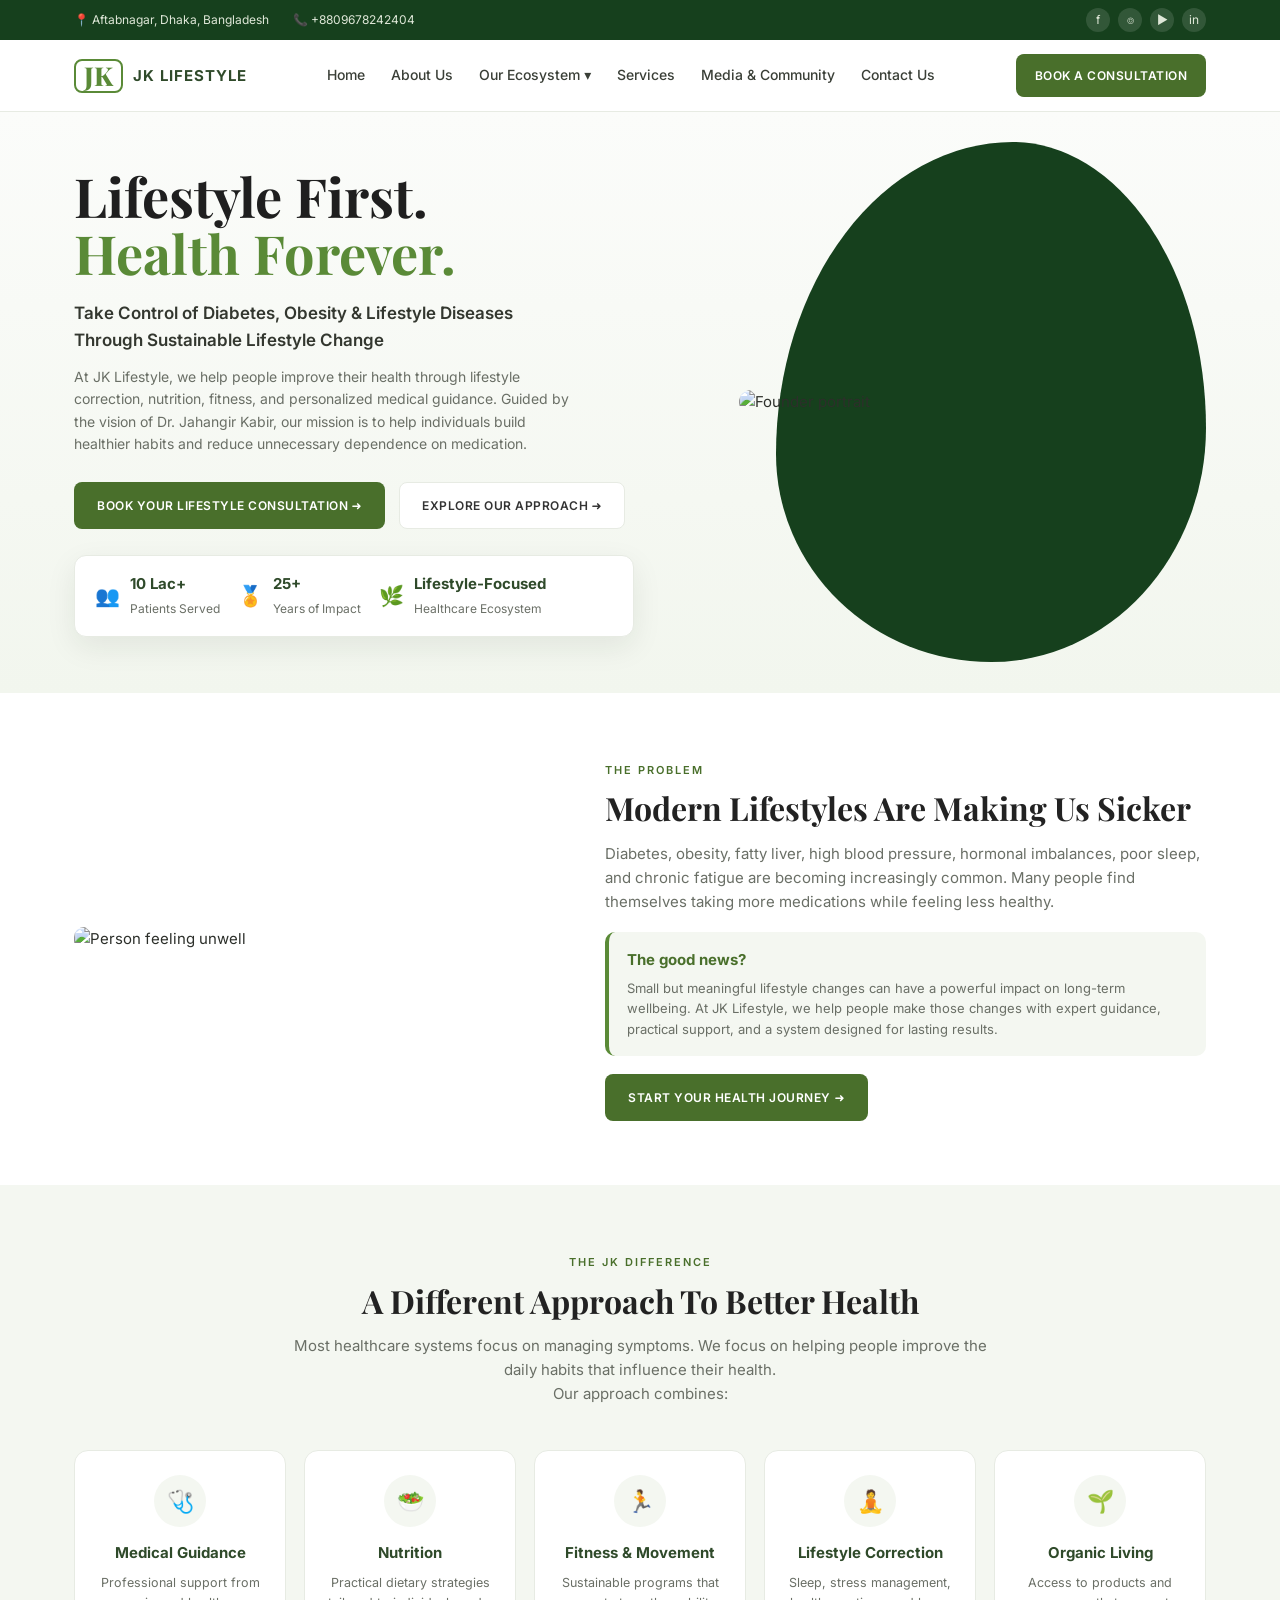
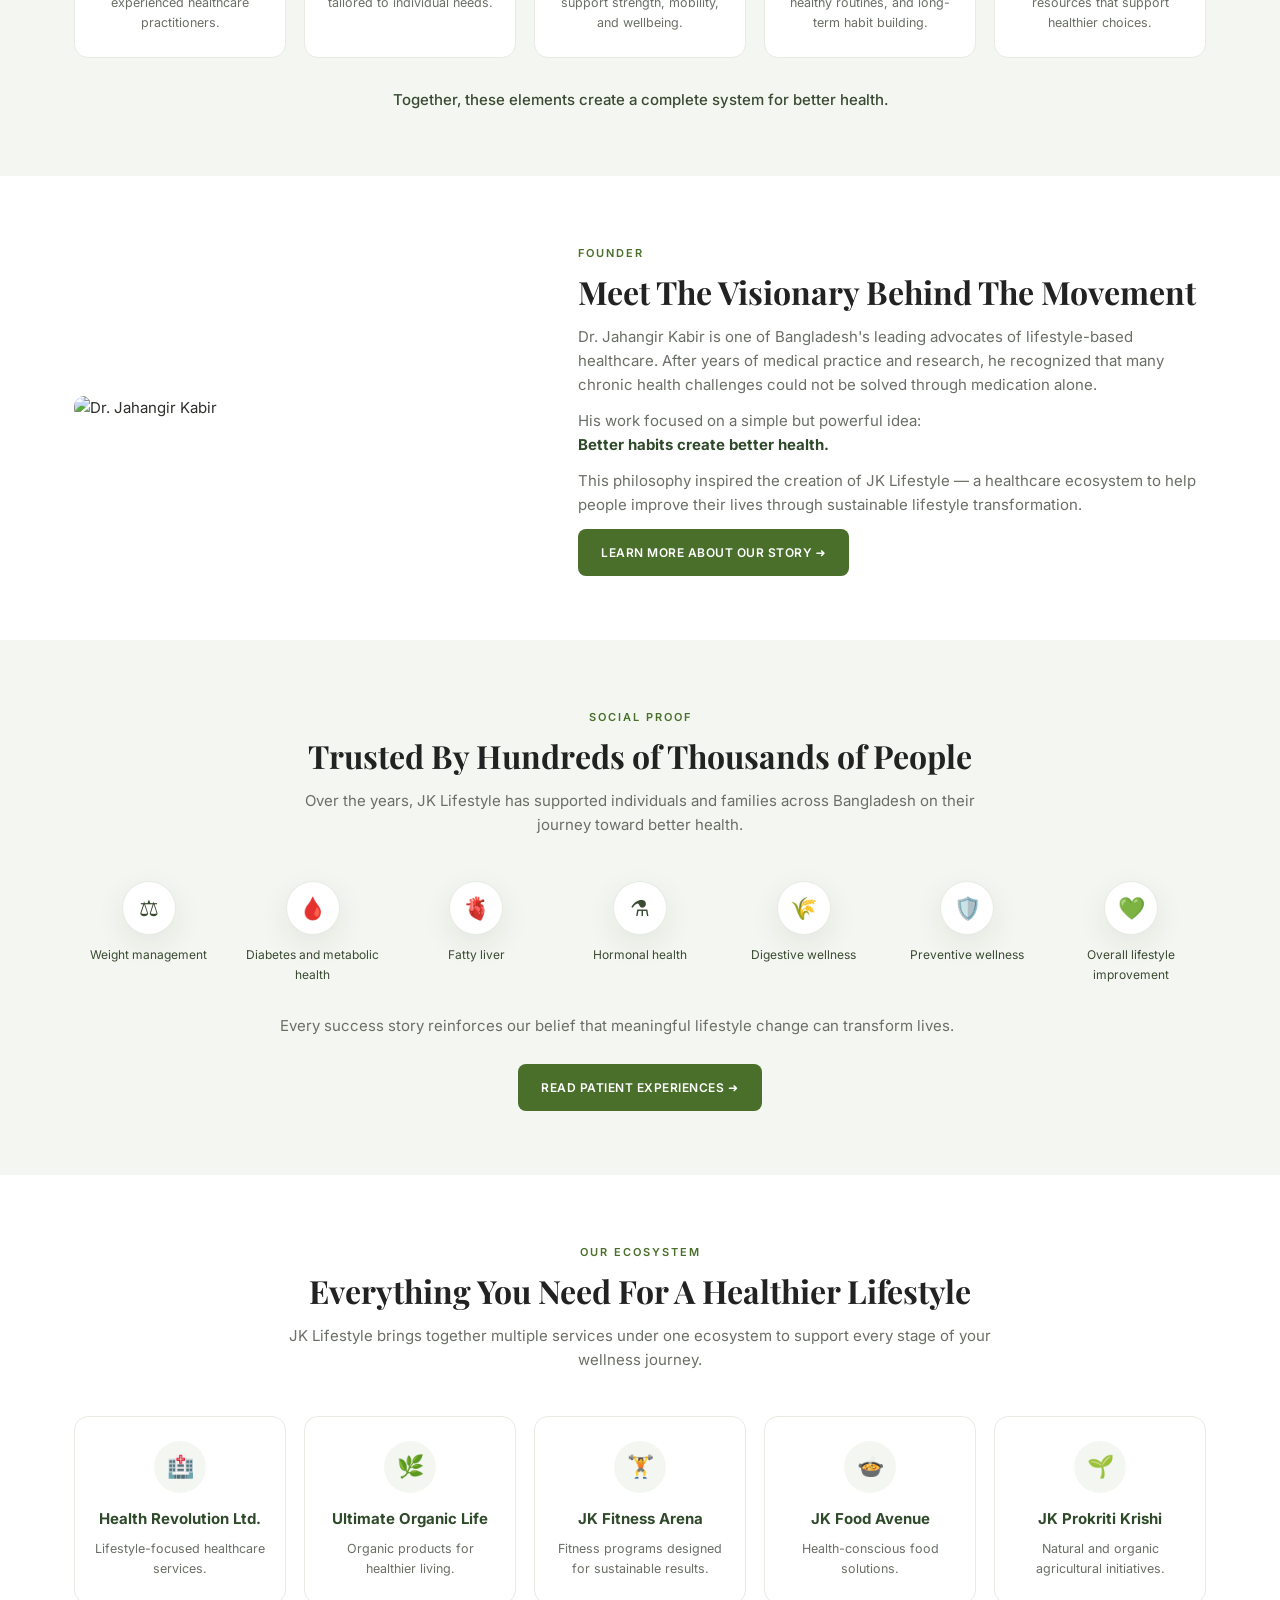
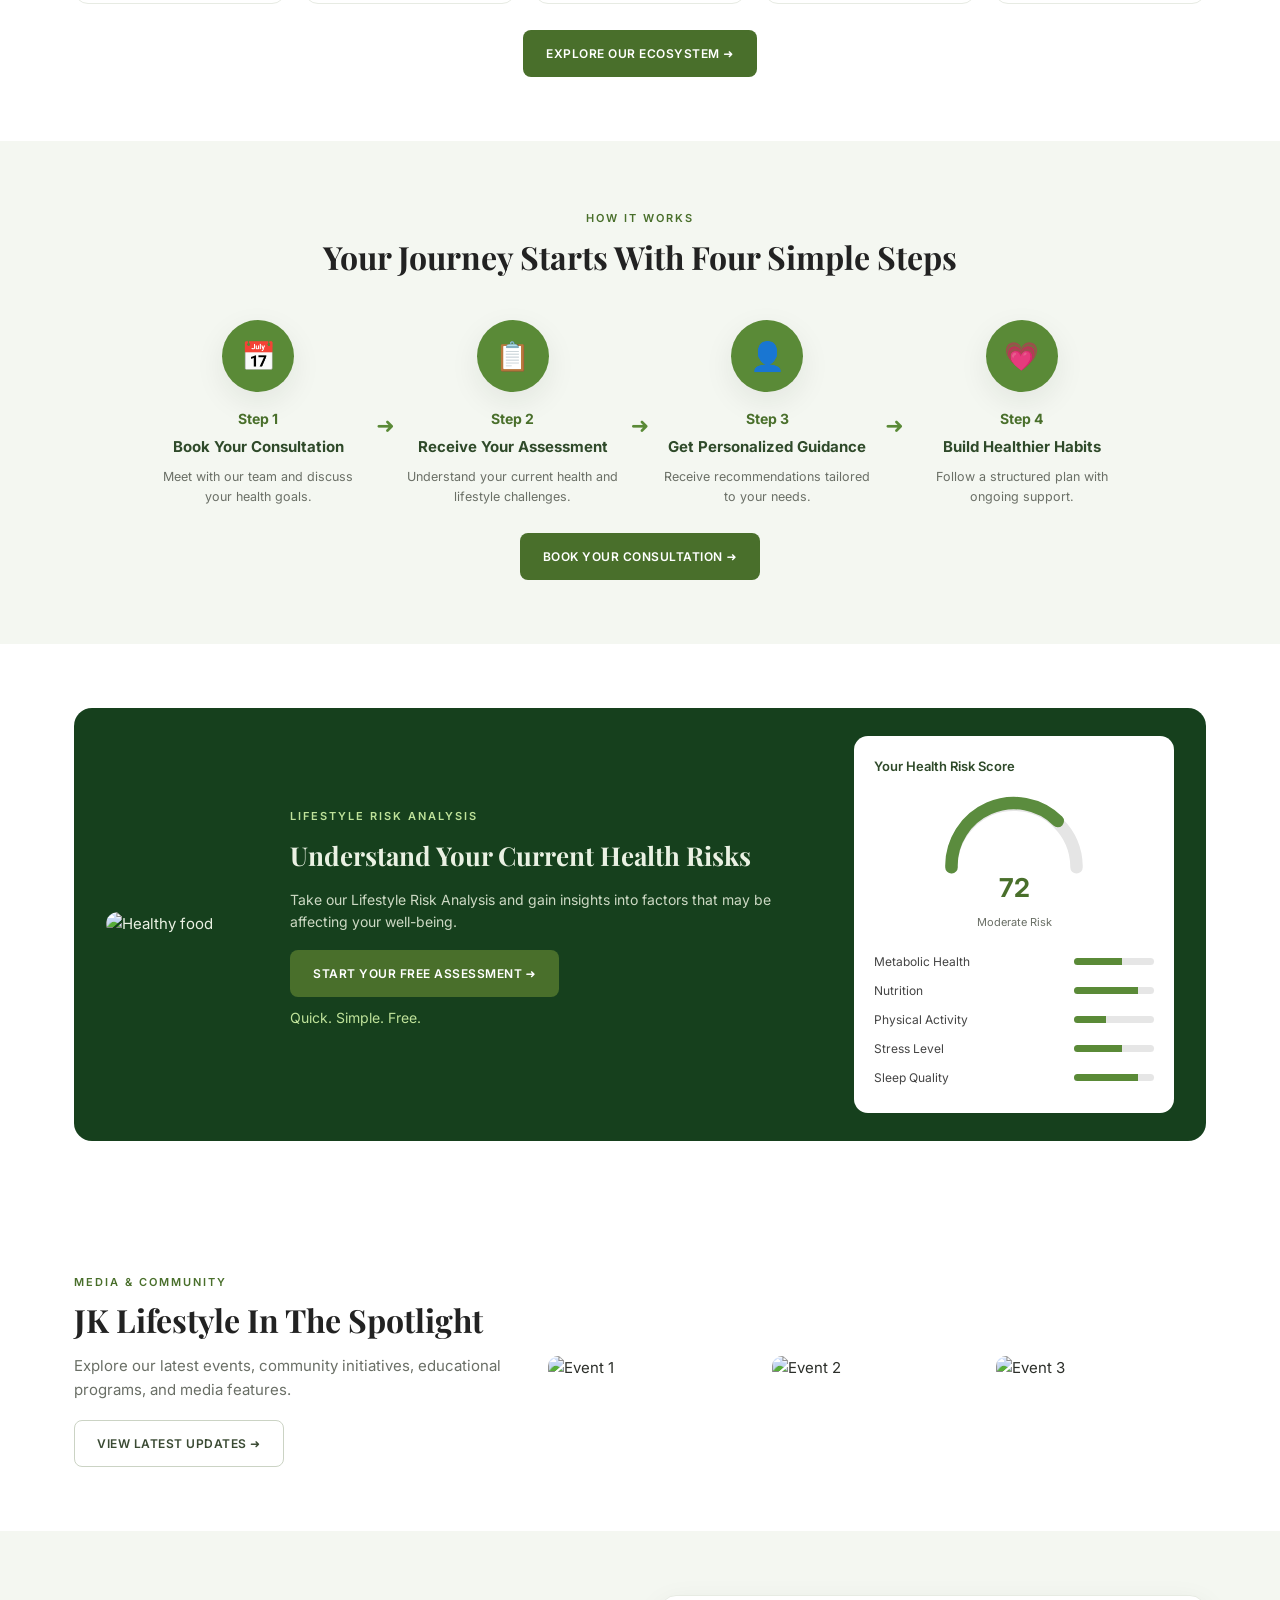
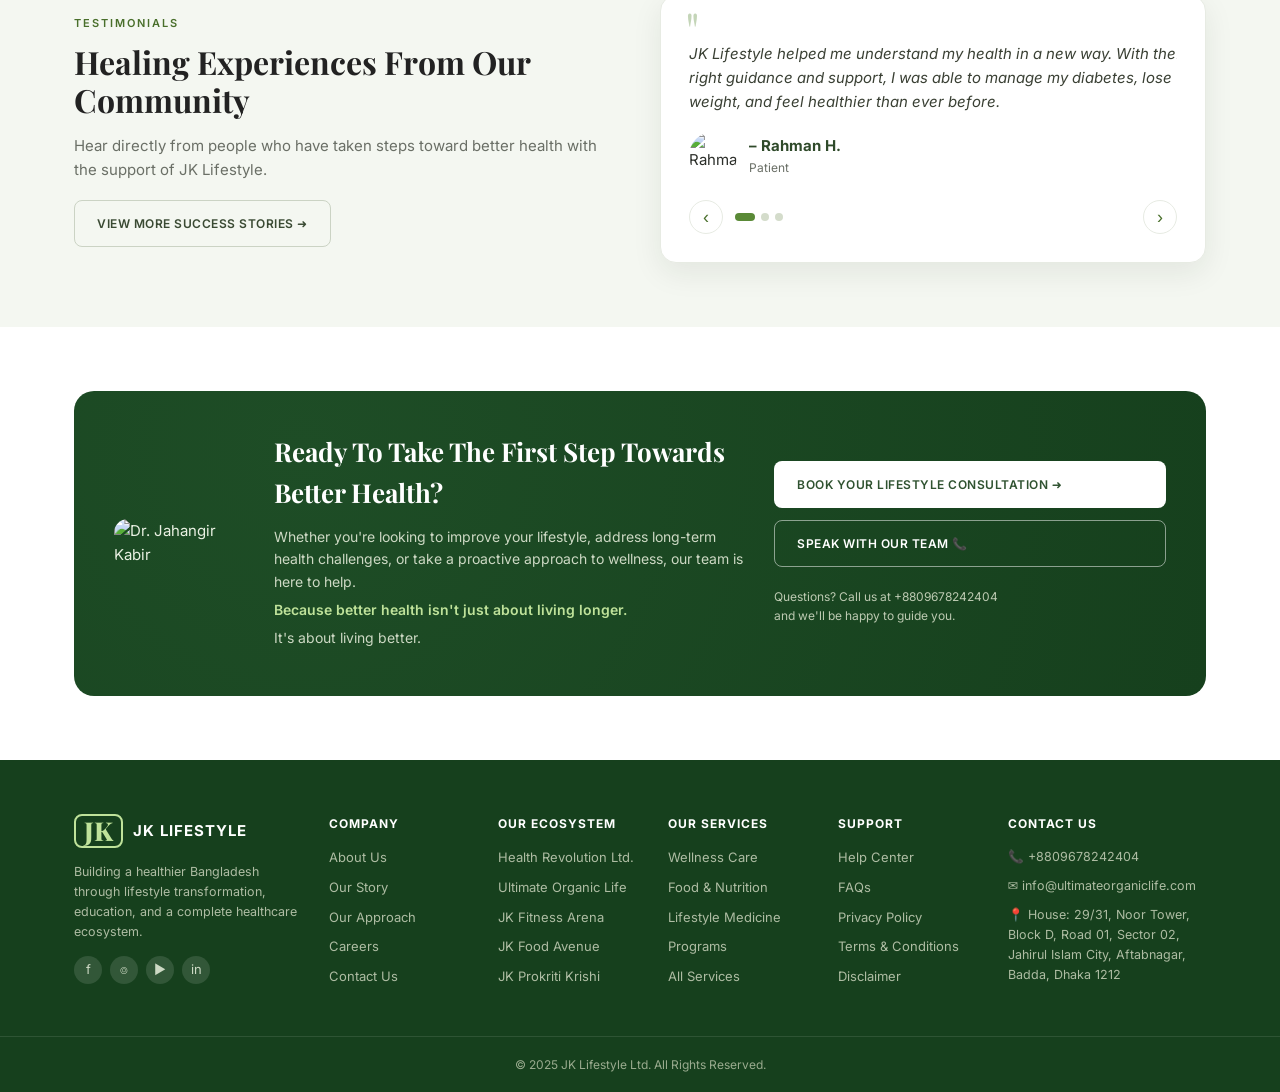
==== index.html @ e8c4aec1 "Initial commit: JK Lifestyle site (home + about) - Responsive landing + About Us pages sharing brand" ====
<!DOCTYPE html>
<html lang="en">
<head>
<meta charset="UTF-8" />
<meta name="viewport" content="width=device-width, initial-scale=1.0" />
<title>JK Lifestyle — Lifestyle First. Health Forever.</title>
<link rel="stylesheet" href="styles.css" />
<link rel="preconnect" href="https://fonts.googleapis.com" />
<link rel="preconnect" href="https://fonts.gstatic.com" crossorigin />
<link href="https://fonts.googleapis.com/css2?family=Inter:wght@400;500;600;700&family=Playfair+Display:wght@600;700;800&display=swap" rel="stylesheet" />
</head>
<body>

<!-- ===== TOP BAR ===== -->
<div class="topbar">
  <div class="container topbar__inner">
    <div class="topbar__left">
      <span class="topbar__item">📍 Aftabnagar, Dhaka, Bangladesh</span>
      <span class="topbar__item">📞 +8809678242404</span>
    </div>
    <div class="topbar__social">
      <a href="#" aria-label="Facebook">f</a>
      <a href="#" aria-label="Instagram">⌾</a>
      <a href="#" aria-label="YouTube">▶</a>
      <a href="#" aria-label="LinkedIn">in</a>
    </div>
  </div>
</div>

<!-- ===== HEADER / NAV ===== -->
<header class="header">
  <div class="container header__inner">
    <a href="#" class="brand">
      <span class="brand__mark">JK</span>
      <span class="brand__name">JK LIFESTYLE</span>
    </a>
    <nav class="nav">
      <a href="#" class="nav__link">Home</a>
      <a href="#" class="nav__link">About Us</a>
      <a href="#" class="nav__link">Our Ecosystem ▾</a>
      <a href="#" class="nav__link">Services</a>
      <a href="#" class="nav__link">Media &amp; Community</a>
      <a href="#" class="nav__link">Contact Us</a>
    </nav>
    <a href="#" class="btn btn--solid header__cta">BOOK A CONSULTATION</a>
    <button class="nav__toggle" aria-label="Open menu" aria-controls="mobileMenu" aria-expanded="false">&#9776;</button>
  </div>
</header>

<!-- ===== MOBILE MENU ===== -->
<nav class="mobile-menu" id="mobileMenu" aria-hidden="true" aria-label="Mobile">
  <a href="#" class="mobile-menu__link">Home</a>
  <a href="#" class="mobile-menu__link">About Us</a>
  <a href="#" class="mobile-menu__link">Our Ecosystem</a>
  <a href="#" class="mobile-menu__link">Services</a>
  <a href="#" class="mobile-menu__link">Media &amp; Community</a>
  <a href="#" class="mobile-menu__link">Contact Us</a>
  <a href="#" class="btn btn--solid mobile-menu__cta">BOOK A CONSULTATION</a>
</nav>

<!-- ===== HERO ===== -->
<section class="hero">
  <div class="container hero__inner">
    <div class="hero__content">
      <h1 class="hero__title">Lifestyle First.<br /><span class="accent">Health Forever.</span></h1>
      <p class="hero__lead">Take Control of Diabetes, Obesity &amp; Lifestyle Diseases Through Sustainable Lifestyle Change</p>
      <p class="hero__text">At JK Lifestyle, we help people improve their health through lifestyle correction, nutrition, fitness, and personalized medical guidance. Guided by the vision of Dr. Jahangir Kabir, our mission is to help individuals build healthier habits and reduce unnecessary dependence on medication.</p>
      <div class="hero__actions">
        <a href="#" class="btn btn--solid">BOOK YOUR LIFESTYLE CONSULTATION ➜</a>
        <a href="#" class="btn btn--ghost">EXPLORE OUR APPROACH ➜</a>
      </div>
      <div class="hero__stats">
        <div class="stat">
          <span class="stat__icon">👥</span>
          <div><strong>10 Lac+</strong><small>Patients Served</small></div>
        </div>
        <div class="stat">
          <span class="stat__icon">🏅</span>
          <div><strong>25+</strong><small>Years of Impact</small></div>
        </div>
        <div class="stat">
          <span class="stat__icon">🌿</span>
          <div><strong>Lifestyle-Focused</strong><small>Healthcare Ecosystem</small></div>
        </div>
      </div>
    </div>
    <div class="hero__media">
      <div class="hero__blob"></div>
      <img src="https://placehold.co/520x640/eef3ea/3a5a2a?text=Founder+Portrait" alt="Founder portrait" class="hero__img" />
    </div>
  </div>
</section>

<!-- ===== THE PROBLEM ===== -->
<section class="section problem">
  <div class="container problem__inner">
    <div class="problem__media">
      <img src="https://placehold.co/420x320/e8ece6/555?text=Person+Stressed" alt="Person feeling unwell" />
    </div>
    <div class="problem__content">
      <span class="eyebrow">THE PROBLEM</span>
      <h2 class="section__title">Modern Lifestyles Are Making Us Sicker</h2>
      <p>Diabetes, obesity, fatty liver, high blood pressure, hormonal imbalances, poor sleep, and chronic fatigue are becoming increasingly common. Many people find themselves taking more medications while feeling less healthy.</p>
      <div class="goodnews">
        <strong>The good news?</strong>
        <p>Small but meaningful lifestyle changes can have a powerful impact on long-term wellbeing. At JK Lifestyle, we help people make those changes with expert guidance, practical support, and a system designed for lasting results.</p>
      </div>
      <a href="#" class="btn btn--solid">START YOUR HEALTH JOURNEY ➜</a>
    </div>
  </div>
</section>

<!-- ===== THE JK DIFFERENCE ===== -->
<section class="section section--tint difference">
  <div class="container">
    <div class="section__head">
      <span class="eyebrow">THE JK DIFFERENCE</span>
      <h2 class="section__title">A Different Approach To Better Health</h2>
      <p class="section__sub">Most healthcare systems focus on managing symptoms. We focus on helping people improve the daily habits that influence their health.<br />Our approach combines:</p>
    </div>
    <div class="cards cards--5">
      <article class="feature">
        <span class="feature__icon">🩺</span>
        <h3>Medical Guidance</h3>
        <p>Professional support from experienced healthcare practitioners.</p>
      </article>
      <article class="feature">
        <span class="feature__icon">🥗</span>
        <h3>Nutrition</h3>
        <p>Practical dietary strategies tailored to individual needs.</p>
      </article>
      <article class="feature">
        <span class="feature__icon">🏃</span>
        <h3>Fitness &amp; Movement</h3>
        <p>Sustainable programs that support strength, mobility, and wellbeing.</p>
      </article>
      <article class="feature">
        <span class="feature__icon">🧘</span>
        <h3>Lifestyle Correction</h3>
        <p>Sleep, stress management, healthy routines, and long-term habit building.</p>
      </article>
      <article class="feature">
        <span class="feature__icon">🌱</span>
        <h3>Organic Living</h3>
        <p>Access to products and resources that support healthier choices.</p>
      </article>
    </div>
    <p class="difference__foot">Together, these elements create a complete system for better health.</p>
  </div>
</section>

<!-- ===== FOUNDER ===== -->
<section class="section founder">
  <div class="container founder__inner">
    <div class="founder__media">
      <img src="https://placehold.co/440x300/dfe6da/3a5a2a?text=Dr.+Jahangir+Kabir" alt="Dr. Jahangir Kabir" />
    </div>
    <div class="founder__content">
      <span class="eyebrow">FOUNDER</span>
      <h2 class="section__title">Meet The Visionary Behind The Movement</h2>
      <p>Dr. Jahangir Kabir is one of Bangladesh's leading advocates of lifestyle-based healthcare. After years of medical practice and research, he recognized that many chronic health challenges could not be solved through medication alone.</p>
      <p>His work focused on a simple but powerful idea:<br /><strong>Better habits create better health.</strong></p>
      <p>This philosophy inspired the creation of JK Lifestyle — a healthcare ecosystem to help people improve their lives through sustainable lifestyle transformation.</p>
      <a href="#" class="btn btn--solid">LEARN MORE ABOUT OUR STORY ➜</a>
    </div>
  </div>
</section>

<!-- ===== SOCIAL PROOF ===== -->
<section class="section section--tint proof">
  <div class="container">
    <div class="section__head">
      <span class="eyebrow">SOCIAL PROOF</span>
      <h2 class="section__title">Trusted By Hundreds of Thousands of People</h2>
      <p class="section__sub">Over the years, JK Lifestyle has supported individuals and families across Bangladesh on their journey toward better health.</p>
    </div>
    <div class="proof__grid">
      <div class="proof__item"><span>⚖️</span>Weight management</div>
      <div class="proof__item"><span>🩸</span>Diabetes and metabolic health</div>
      <div class="proof__item"><span>🫀</span>Fatty liver</div>
      <div class="proof__item"><span>⚗️</span>Hormonal health</div>
      <div class="proof__item"><span>🌾</span>Digestive wellness</div>
      <div class="proof__item"><span>🛡️</span>Preventive wellness</div>
      <div class="proof__item"><span>💚</span>Overall lifestyle improvement</div>
    </div>
    <p class="section__sub">Every success story reinforces our belief that meaningful lifestyle change can transform lives.</p>
    <div class="center"><a href="#" class="btn btn--solid">READ PATIENT EXPERIENCES ➜</a></div>
  </div>
</section>

<!-- ===== ECOSYSTEM ===== -->
<section class="section ecosystem">
  <div class="container">
    <div class="section__head">
      <span class="eyebrow">OUR ECOSYSTEM</span>
      <h2 class="section__title">Everything You Need For A Healthier Lifestyle</h2>
      <p class="section__sub">JK Lifestyle brings together multiple services under one ecosystem to support every stage of your wellness journey.</p>
    </div>
    <div class="cards cards--5">
      <article class="eco">
        <span class="eco__icon">🏥</span>
        <h3>Health Revolution Ltd.</h3>
        <p>Lifestyle-focused healthcare services.</p>
      </article>
      <article class="eco">
        <span class="eco__icon">🌿</span>
        <h3>Ultimate Organic Life</h3>
        <p>Organic products for healthier living.</p>
      </article>
      <article class="eco">
        <span class="eco__icon">🏋️</span>
        <h3>JK Fitness Arena</h3>
        <p>Fitness programs designed for sustainable results.</p>
      </article>
      <article class="eco">
        <span class="eco__icon">🍲</span>
        <h3>JK Food Avenue</h3>
        <p>Health-conscious food solutions.</p>
      </article>
      <article class="eco">
        <span class="eco__icon">🌱</span>
        <h3>JK Prokriti Krishi</h3>
        <p>Natural and organic agricultural initiatives.</p>
      </article>
    </div>
    <div class="center"><a href="#" class="btn btn--solid">EXPLORE OUR ECOSYSTEM ➜</a></div>
  </div>
</section>

<!-- ===== HOW IT WORKS ===== -->
<section class="section section--tint steps">
  <div class="container">
    <div class="section__head">
      <span class="eyebrow">HOW IT WORKS</span>
      <h2 class="section__title">Your Journey Starts With Four Simple Steps</h2>
    </div>
    <div class="steps__row">
      <div class="step">
        <div class="step__circle">📅</div>
        <h3>Step 1</h3>
        <strong>Book Your Consultation</strong>
        <p>Meet with our team and discuss your health goals.</p>
      </div>
      <span class="step__arrow">➜</span>
      <div class="step">
        <div class="step__circle">📋</div>
        <h3>Step 2</h3>
        <strong>Receive Your Assessment</strong>
        <p>Understand your current health and lifestyle challenges.</p>
      </div>
      <span class="step__arrow">➜</span>
      <div class="step">
        <div class="step__circle">👤</div>
        <h3>Step 3</h3>
        <strong>Get Personalized Guidance</strong>
        <p>Receive recommendations tailored to your needs.</p>
      </div>
      <span class="step__arrow">➜</span>
      <div class="step">
        <div class="step__circle">💗</div>
        <h3>Step 4</h3>
        <strong>Build Healthier Habits</strong>
        <p>Follow a structured plan with ongoing support.</p>
      </div>
    </div>
    <div class="center"><a href="#" class="btn btn--solid">BOOK YOUR CONSULTATION ➜</a></div>
  </div>
</section>

<!-- ===== RISK ANALYSIS ===== -->
<section class="section risk">
  <div class="container">
    <div class="risk__box">
      <div class="risk__media">
        <img src="https://placehold.co/180x200/cde0b8/3a5a2a?text=Healthy+Food" alt="Healthy food" />
      </div>
      <div class="risk__content">
        <span class="eyebrow eyebrow--light">LIFESTYLE RISK ANALYSIS</span>
        <h2 class="risk__title">Understand Your Current Health Risks</h2>
        <p>Take our Lifestyle Risk Analysis and gain insights into factors that may be affecting your well-being.</p>
        <a href="#" class="btn btn--solid">START YOUR FREE ASSESSMENT ➜</a>
        <p class="risk__note">Quick. Simple. Free.</p>
      </div>
      <div class="risk__card">
        <div class="riskcard__head">Your Health Risk Score</div>
        <div class="gauge">
          <svg viewBox="0 0 120 70" class="gauge__svg">
            <path d="M10 65 A50 50 0 0 1 110 65" fill="none" stroke="#e5e5e5" stroke-width="10" stroke-linecap="round"/>
            <path d="M10 65 A50 50 0 0 1 95 28" fill="none" stroke="#5b8c3e" stroke-width="10" stroke-linecap="round"/>
          </svg>
          <div class="gauge__value"><strong>72</strong><small>Moderate Risk</small></div>
        </div>
        <ul class="riskcard__list">
          <li>Metabolic Health <span class="bar bar--3"></span></li>
          <li>Nutrition <span class="bar bar--4"></span></li>
          <li>Physical Activity <span class="bar bar--2"></span></li>
          <li>Stress Level <span class="bar bar--3"></span></li>
          <li>Sleep Quality <span class="bar bar--4"></span></li>
        </ul>
      </div>
    </div>
  </div>
</section>

<!-- ===== MEDIA & COMMUNITY ===== -->
<section class="section media">
  <div class="container media__inner">
    <div class="media__text">
      <span class="eyebrow">MEDIA &amp; COMMUNITY</span>
      <h2 class="section__title">JK Lifestyle In The Spotlight</h2>
      <p>Explore our latest events, community initiatives, educational programs, and media features.</p>
      <a href="#" class="btn btn--ghost btn--ghost-dark">VIEW LATEST UPDATES ➜</a>
    </div>
    <div class="media__grid">
      <img src="https://placehold.co/220x150/dfe6da/555?text=Event+1" alt="Event 1" />
      <img src="https://placehold.co/220x150/dfe6da/555?text=Event+2" alt="Event 2" />
      <img src="https://placehold.co/220x150/dfe6da/555?text=Event+3" alt="Event 3" />
    </div>
  </div>
</section>

<!-- ===== TESTIMONIALS ===== -->
<section class="section section--tint testi">
  <div class="container testi__inner">
    <div class="testi__text">
      <span class="eyebrow">TESTIMONIALS</span>
      <h2 class="section__title">Healing Experiences From Our Community</h2>
      <p>Hear directly from people who have taken steps toward better health with the support of JK Lifestyle.</p>
      <a href="#" class="btn btn--ghost btn--ghost-dark">VIEW MORE SUCCESS STORIES ➜</a>
    </div>
    <div class="testi__card">
      <span class="testi__quote">"</span>
      <div class="testi__viewport">
        <div class="testi__track" id="testiTrack">
          <blockquote class="testi__slide">
            <p>JK Lifestyle helped me understand my health in a new way. With the right guidance and support, I was able to manage my diabetes, lose weight, and feel healthier than ever before.</p>
            <div class="testi__author">
              <img src="https://placehold.co/56x56/cfd9c7/3a5a2a?text=R" alt="Rahman H." />
              <div><strong>– Rahman H.</strong><small>Patient</small></div>
            </div>
          </blockquote>
          <blockquote class="testi__slide">
            <p>After years of relying on medication, the lifestyle plan gave me real control. My energy is back, my sleep improved, and my last check-up was the best in a decade.</p>
            <div class="testi__author">
              <img src="https://placehold.co/56x56/cfd9c7/3a5a2a?text=S" alt="Shamima A." />
              <div><strong>– Shamima A.</strong><small>Patient</small></div>
            </div>
          </blockquote>
          <blockquote class="testi__slide">
            <p>The team treated me as a whole person, not a set of symptoms. The nutrition and habit coaching changed how my entire family eats and lives today.</p>
            <div class="testi__author">
              <img src="https://placehold.co/56x56/cfd9c7/3a5a2a?text=K" alt="Kamrul I." />
              <div><strong>– Kamrul I.</strong><small>Patient</small></div>
            </div>
          </blockquote>
        </div>
      </div>
      <div class="testi__nav">
        <button class="testi__btn" data-dir="-1" type="button" aria-label="Previous testimonial">&#8249;</button>
        <div class="testi__dots" id="testiDots"></div>
        <button class="testi__btn" data-dir="1" type="button" aria-label="Next testimonial">&#8250;</button>
      </div>
    </div>
  </div>
</section>

<!-- ===== CTA ===== -->
<section class="section cta">
  <div class="container">
    <div class="cta__box">
      <img src="https://placehold.co/120x150/2f5230/cfe0b8?text=Dr." alt="Dr. Jahangir Kabir" class="cta__img" />
      <div class="cta__text">
        <h2>Ready To Take The First Step Towards Better Health?</h2>
        <p>Whether you're looking to improve your lifestyle, address long-term health challenges, or take a proactive approach to wellness, our team is here to help.</p>
        <p class="cta__highlight">Because better health isn't just about living longer.</p>
        <p>It's about living better.</p>
      </div>
      <div class="cta__actions">
        <a href="#" class="btn btn--light">BOOK YOUR LIFESTYLE CONSULTATION ➜</a>
        <a href="#" class="btn btn--outline-light">SPEAK WITH OUR TEAM 📞</a>
        <p class="cta__phone">Questions? Call us at +8809678242404<br />and we'll be happy to guide you.</p>
      </div>
    </div>
  </div>
</section>

<!-- ===== FOOTER ===== -->
<footer class="footer">
  <div class="container footer__inner">
    <div class="footer__brand">
      <a href="#" class="brand brand--light">
        <span class="brand__mark">JK</span>
        <span class="brand__name">JK LIFESTYLE</span>
      </a>
      <p>Building a healthier Bangladesh through lifestyle transformation, education, and a complete healthcare ecosystem.</p>
      <div class="footer__social">
        <a href="#" aria-label="Facebook">f</a><a href="#" aria-label="Instagram">⌾</a><a href="#" aria-label="YouTube">▶</a><a href="#" aria-label="LinkedIn">in</a>
      </div>
    </div>
    <div class="footer__col">
      <h4>COMPANY</h4>
      <a href="#">About Us</a>
      <a href="#">Our Story</a>
      <a href="#">Our Approach</a>
      <a href="#">Careers</a>
      <a href="#">Contact Us</a>
    </div>
    <div class="footer__col">
      <h4>OUR ECOSYSTEM</h4>
      <a href="#">Health Revolution Ltd.</a>
      <a href="#">Ultimate Organic Life</a>
      <a href="#">JK Fitness Arena</a>
      <a href="#">JK Food Avenue</a>
      <a href="#">JK Prokriti Krishi</a>
    </div>
    <div class="footer__col">
      <h4>OUR SERVICES</h4>
      <a href="#">Wellness Care</a>
      <a href="#">Food &amp; Nutrition</a>
      <a href="#">Lifestyle Medicine</a>
      <a href="#">Programs</a>
      <a href="#">All Services</a>
    </div>
    <div class="footer__col">
      <h4>SUPPORT</h4>
      <a href="#">Help Center</a>
      <a href="#">FAQs</a>
      <a href="#">Privacy Policy</a>
      <a href="#">Terms &amp; Conditions</a>
      <a href="#">Disclaimer</a>
    </div>
    <div class="footer__col footer__contact">
      <h4>CONTACT US</h4>
      <p>📞 +8809678242404</p>
      <p>✉️ info@ultimateorganiclife.com</p>
      <p>📍 House: 29/31, Noor Tower, Block D, Road 01, Sector 02, Jahirul Islam City, Aftabnagar, Badda, Dhaka 1212</p>
    </div>
  </div>
  <div class="footer__bottom">
    <div class="container">© 2025 JK Lifestyle Ltd. All Rights Reserved.</div>
  </div>
</footer>

<script src="script.js"></script>
</body>
</html>
---- styles.css ----
/* ===== BRAND TOKENS ===== */
:root{
  /* Brand greens — shared across all pages */
  --dark-green:#16401d;     /* top bar, footer, CTA, dark bands */
  --dark-green-2:#1e4d26;
  --green:#5a8a37;          /* primary buttons / accents */
  --green-d:#496f2b;        /* button hover */
  --accent:#6aa63b;         /* highlight text */
  --tint:#f4f7f1;           /* pale section background */
  --tint-2:#eef3e9;
  --ink:#2c2f2a;
  --muted:#6a6f66;
  --line:#e7ebe3;
  /* Typography */
  --font-display:'Playfair Display', Georgia, serif;
  --font-body:'Inter', system-ui, -apple-system, sans-serif;
  --radius:14px;
  --shadow:0 10px 30px rgba(20,40,20,.08);
  --maxw:1180px;
}
*{box-sizing:border-box;margin:0;padding:0}
html{scroll-behavior:smooth}
body{
  font-family:var(--font-body);
  color:var(--ink);
  background:#fff;
  line-height:1.6;
  font-size:15px;
}
img{max-width:100%;display:block;border-radius:10px}
a{text-decoration:none;color:inherit}
.container{max-width:var(--maxw);margin:0 auto;padding:0 24px}
.center{text-align:center;margin-top:26px}

/* ===== HEADINGS / SHARED ===== */
.section{padding:64px 0}
.section--tint{background:var(--tint)}
.section__head{text-align:center;max-width:780px;margin:0 auto 44px}
.section__title{
  font-family:var(--font-display);
  font-size:32px;line-height:1.2;color:#222;margin-bottom:14px;
}
.section__sub{color:var(--muted);max-width:720px;margin:10px auto}
.eyebrow{
  display:inline-block;letter-spacing:2px;font-size:11px;font-weight:600;
  color:var(--green-d);text-transform:uppercase;margin-bottom:10px;
}
.eyebrow--light{color:#bfe29a}

/* ===== BUTTONS ===== */
.btn{
  display:inline-flex;align-items:center;gap:8px;
  font-size:12px;font-weight:600;letter-spacing:.5px;text-transform:uppercase;
  padding:13px 22px;border-radius:8px;cursor:pointer;transition:.2s;border:1.5px solid transparent;
}
.btn--solid{background:var(--green-d);color:#fff}
.btn--solid:hover{background:#3a5a22}
.btn--ghost{background:#fff;color:#333;border-color:var(--line)}
.btn--ghost:hover{border-color:var(--green);color:var(--green)}
.btn--ghost-dark{background:transparent;border-color:#cbd3c4;color:#3a4a33}
.btn--light{background:#fff;color:#2f5230}
.btn--light:hover{background:#eef3ea}
.btn--outline-light{background:transparent;border-color:rgba(255,255,255,.5);color:#fff}
.btn--outline-light:hover{background:rgba(255,255,255,.1)}

/* ===== TOP BAR ===== */
.topbar{background:var(--dark-green);color:#dfe7d8;font-size:12px;padding:8px 0}
.topbar__inner{display:flex;justify-content:space-between;align-items:center}
.topbar__left{display:flex;gap:24px}
.topbar__social{display:flex;gap:8px}
.topbar__social a{
  width:24px;height:24px;display:grid;place-items:center;border-radius:50%;
  background:rgba(255,255,255,.12);font-size:12px;
}
.topbar__social a:hover{background:var(--green)}

/* ===== HEADER ===== */
.header{position:sticky;top:0;z-index:50;background:#fff;border-bottom:1px solid var(--line)}
.header__inner{display:flex;align-items:center;justify-content:space-between;padding:14px 24px}
.brand{display:flex;align-items:center;gap:10px}
.brand__mark{
  font-family:var(--font-display);font-weight:800;color:var(--green);
  font-size:26px;border:2px solid var(--green);border-radius:8px;padding:2px 8px;line-height:1;
}
.brand__name{font-weight:700;letter-spacing:1px;color:#2f4a2a;font-size:15px}
.nav{display:flex;gap:26px}
.nav__link{font-size:14px;font-weight:500;color:#3a3f37}
.nav__link:hover{color:var(--green-d)}
.header__cta{padding:11px 18px}
.nav__toggle{display:none;font-size:24px;line-height:1;background:none;border:none;cursor:pointer;color:#2f4a2a;width:40px;height:40px}

/* ===== MOBILE MENU ===== */
.mobile-menu{
  display:none;position:sticky;top:69px;z-index:49;background:#fff;
  border-bottom:1px solid var(--line);box-shadow:var(--shadow);
  flex-direction:column;padding:8px 24px 18px;
  max-height:0;overflow:hidden;opacity:0;visibility:hidden;
  transition:max-height .3s ease,opacity .25s ease,padding .3s ease,visibility .3s ease;
}
.mobile-menu.is-open{max-height:80vh;opacity:1;visibility:visible}
.mobile-menu__link{padding:13px 4px;font-size:15px;font-weight:500;color:#3a3f37;border-bottom:1px solid var(--line)}
.mobile-menu__link:hover{color:var(--green)}
.mobile-menu__cta{margin-top:14px;justify-content:center}
body.menu-locked{overflow:hidden}

/* ===== HERO ===== */
.hero{background:linear-gradient(180deg,#fbfcfa,#f2f6ee);overflow:hidden}
.hero__inner{display:grid;grid-template-columns:1.1fr .9fr;gap:40px;align-items:center;padding:56px 24px}
.hero__title{font-family:var(--font-display);font-size:54px;line-height:1.05;color:#1f1f1f}
.hero__title .accent{color:var(--green)}
.hero__lead{font-weight:600;font-size:17px;margin:18px 0 12px;color:#33372f;max-width:480px}
.hero__text{color:var(--muted);max-width:500px;font-size:14px}
.hero__actions{display:flex;flex-wrap:wrap;gap:14px;margin:26px 0}
.hero__stats{display:flex;gap:18px;flex-wrap:wrap;background:#fff;border:1px solid var(--line);border-radius:12px;padding:16px 20px;box-shadow:var(--shadow);max-width:560px}
.stat{display:flex;align-items:center;gap:10px}
.stat__icon{font-size:20px}
.stat strong{display:block;font-size:15px;color:#2f4a2a}
.stat small{color:var(--muted);font-size:12px}
.hero__media{position:relative;display:grid;place-items:center}
.hero__blob{
  position:absolute;width:min(430px,100%);aspect-ratio:43/52;height:auto;background:var(--dark-green);
  border-radius:55% 45% 50% 50%/60% 55% 45% 40%;right:0;
}
.hero__img{position:relative;border-radius:18px;width:90%}

/* ===== PROBLEM ===== */
.problem__inner{display:grid;grid-template-columns:.9fr 1.1fr;gap:40px;align-items:center}
.goodnews{background:var(--tint);border-left:4px solid var(--green);border-radius:10px;padding:16px 18px;margin:18px 0}
.goodnews strong{color:var(--green-d)}
.goodnews p{font-size:13px;color:var(--muted);margin-top:6px}
.problem__content p{color:var(--muted)}

/* ===== CARDS ===== */
.cards{display:grid;gap:18px}
.cards--5{grid-template-columns:repeat(5,1fr)}
.feature,.eco{
  background:#fff;border:1px solid var(--line);border-radius:var(--radius);
  padding:24px 18px;text-align:center;transition:.2s;
}
.feature:hover,.eco:hover{box-shadow:var(--shadow);transform:translateY(-4px);border-color:#d6e3cc}
.feature__icon,.eco__icon{
  display:inline-grid;place-items:center;width:52px;height:52px;border-radius:50%;
  background:var(--tint);font-size:22px;margin-bottom:14px;
}
.feature h3,.eco h3{font-size:15px;margin-bottom:8px;color:#2f4a2a}
.feature p,.eco p{font-size:12.5px;color:var(--muted)}
.difference__foot{text-align:center;margin-top:30px;color:#3a4a33;font-weight:500}

/* ===== FOUNDER ===== */
.founder__inner{display:grid;grid-template-columns:.85fr 1.15fr;gap:40px;align-items:center}
.founder__content p{color:var(--muted);margin-bottom:12px}
.founder__content strong{color:#2f4a2a}

/* ===== SOCIAL PROOF ===== */
.proof__grid{display:grid;grid-template-columns:repeat(7,1fr);gap:14px;margin:30px 0}
.proof__item{
  text-align:center;font-size:12px;color:#3a4a33;
}
.proof__item span{
  display:grid;place-items:center;width:54px;height:54px;margin:0 auto 10px;
  border-radius:50%;background:#fff;border:1px solid var(--line);font-size:22px;box-shadow:var(--shadow);
}

/* ===== STEPS ===== */
.steps__row{display:flex;align-items:flex-start;justify-content:center;gap:8px;flex-wrap:wrap}
.step{flex:1;min-width:160px;max-width:220px;text-align:center}
.step__circle{
  width:72px;height:72px;border-radius:50%;background:var(--green);color:#fff;
  display:grid;place-items:center;font-size:28px;margin:0 auto 16px;box-shadow:var(--shadow);
}
.step h3{color:var(--green-d);font-size:14px;margin-bottom:4px}
.step strong{display:block;margin-bottom:8px;font-size:15px;color:#2f4a2a}
.step p{font-size:12.5px;color:var(--muted)}
.step__arrow{color:var(--green);font-size:22px;align-self:center;margin-top:24px}

/* ===== RISK ===== */
.risk__box{
  background:var(--dark-green);color:#eaf1e3;border-radius:18px;overflow:hidden;
  display:grid;grid-template-columns:160px 1fr 320px;gap:24px;align-items:center;padding:28px 32px;
}
.risk__media img{border-radius:12px}
.risk__title{font-family:var(--font-display);font-size:26px;margin-bottom:12px}
.risk__content p{color:#cdd9c4;font-size:14px;margin-bottom:16px}
.risk__note{font-size:12px;color:#bfe29a !important;margin-top:10px}
.risk__card{background:#fff;color:var(--ink);border-radius:14px;padding:20px}
.riskcard__head{font-weight:600;font-size:13px;margin-bottom:10px;color:#2f4a2a}
.gauge{position:relative;text-align:center;margin-bottom:14px}
.gauge__svg{width:150px}
.gauge__value{margin-top:-14px}
.gauge__value strong{font-size:26px;color:var(--green-d);display:block}
.gauge__value small{color:var(--muted);font-size:11px}
.riskcard__list{list-style:none;font-size:12px}
.riskcard__list li{display:flex;justify-content:space-between;align-items:center;padding:5px 0;color:#444}
.bar{width:80px;height:7px;border-radius:4px;background:#e6e6e6;position:relative;overflow:hidden}
.bar::after{content:"";position:absolute;left:0;top:0;bottom:0;background:var(--green)}
.bar--2::after{width:40%}
.bar--3::after{width:60%}
.bar--4::after{width:80%}

/* ===== MEDIA ===== */
.media__inner{display:grid;grid-template-columns:.8fr 1.2fr;gap:36px;align-items:center}
.media__text p{color:var(--muted);margin-bottom:18px}
.media__grid{display:grid;grid-template-columns:repeat(3,1fr);gap:14px}

/* ===== TESTIMONIALS ===== */
.testi__inner{display:grid;grid-template-columns:1fr 1fr;gap:40px;align-items:center}
.testi__text p{color:var(--muted);margin-bottom:18px}
.testi__card{background:#fff;border:1px solid var(--line);border-radius:16px;padding:28px;box-shadow:var(--shadow);position:relative}
.testi__quote{font-family:var(--font-display);font-size:50px;color:var(--green);line-height:0;position:absolute;top:34px;left:24px;opacity:.35;pointer-events:none}
.testi__viewport{overflow:hidden}
.testi__track{display:flex;transition:transform .45s ease}
.testi__slide{flex:0 0 100%;min-width:100%;padding-top:18px}
.testi__slide p{color:#3a4034;font-style:italic;margin:0}
.testi__author{display:flex;align-items:center;gap:12px;margin-top:18px}
.testi__author img{width:48px;height:48px;border-radius:50%}
.testi__author strong{color:#2f4a2a}
.testi__author small{display:block;color:var(--muted);font-size:12px}
.testi__nav{display:flex;align-items:center;gap:12px;margin-top:20px}
.testi__btn{width:34px;height:34px;border-radius:50%;border:1px solid var(--line);background:#fff;color:var(--green-d);font-size:18px;line-height:1;cursor:pointer;transition:.2s;flex-shrink:0}
.testi__btn:hover{background:var(--green);color:#fff;border-color:var(--green)}
.testi__dots{display:flex;gap:6px;margin:0 auto 0 0}
.testi__dot{width:8px;height:8px;padding:0;border:none;border-radius:50%;background:#d4dccb;cursor:pointer;transition:.2s}
.testi__dot.is-active{background:var(--green);width:20px;border-radius:5px}

/* ===== CTA ===== */
.cta__box{
  background:radial-gradient(circle at 20% 20%,var(--dark-green-2),var(--dark-green));
  color:#eaf1e3;border-radius:20px;padding:40px;
  display:grid;grid-template-columns:130px 1.2fr 1fr;gap:30px;align-items:center;
}
.cta__img{border-radius:14px}
.cta__text h2{font-family:var(--font-display);font-size:26px;margin-bottom:12px;color:#fff}
.cta__text p{color:#cdd9c4;font-size:14px;margin-bottom:6px}
.cta__highlight{color:#bfe29a !important;font-weight:600}
.cta__actions{display:flex;flex-direction:column;gap:12px}
.cta__phone{font-size:12px;color:#bdcab2 !important;margin-top:8px}

/* ===== FOOTER ===== */
.footer{background:var(--dark-green);color:#cdd9c4;padding-top:54px;font-size:13px}
.footer__inner{display:grid;grid-template-columns:1.6fr 1fr 1fr 1fr 1fr 1.4fr;gap:28px;padding-bottom:40px}
.brand--light .brand__mark{color:#bfe29a;border-color:#bfe29a}
.brand--light .brand__name{color:#fff}
.footer__brand p{margin:14px 0;font-size:12.5px;color:#aebca3;max-width:240px}
.footer__social{display:flex;gap:8px}
.footer__social a{width:28px;height:28px;display:grid;place-items:center;border-radius:50%;background:rgba(255,255,255,.12)}
.footer__social a:hover{background:var(--green)}
.footer__col h4{color:#fff;font-size:12px;letter-spacing:1px;margin-bottom:14px}
.footer__col a{display:block;margin-bottom:9px;color:#aebca3}
.footer__col a:hover{color:#fff}
.footer__contact p{margin-bottom:9px;color:#aebca3;font-size:12.5px}
.footer__bottom{border-top:1px solid rgba(255,255,255,.1);padding:18px 0;text-align:center;font-size:12px;color:#9aab8f}

/* ===== RESPONSIVE ===== */
@media(max-width:980px){
  .nav,.header__cta{display:none}
  .nav__toggle{display:grid;place-items:center}
  .mobile-menu{display:flex}
  .hero__inner,.problem__inner,.founder__inner,.media__inner,.testi__inner{grid-template-columns:1fr}
  .cards--5{grid-template-columns:repeat(2,1fr)}
  .proof__grid{grid-template-columns:repeat(3,1fr)}
  .risk__box{grid-template-columns:1fr}
  .cta__box{grid-template-columns:1fr;text-align:center}
  .cta__img{margin:0 auto}
  .footer__inner{grid-template-columns:repeat(2,1fr)}
  .hero__title{font-size:40px}
  .step__arrow{display:none}
}
@media(max-width:560px){
  .topbar__left{flex-direction:column;gap:4px}
  .cards--5,.proof__grid,.media__grid,.footer__inner{grid-template-columns:1fr}
  .section__title{font-size:26px}
  .hero__title{font-size:34px}
}

/* =========================================================
   ABOUT PAGE  (shares brand tokens, fonts & components)
   ========================================================= */
.nav__link.is-active{color:var(--green-d);font-weight:600;position:relative}
.nav__link.is-active::after{content:"";position:absolute;left:0;right:0;bottom:-6px;height:2px;background:var(--green);border-radius:2px}
.cards--3{grid-template-columns:repeat(3,1fr)}
.eco__link{display:inline-block;margin-top:12px;font-size:11px;font-weight:600;letter-spacing:.5px;color:var(--green-d);text-transform:uppercase}
.eco__link:hover{color:#3a5a22}

/* --- About hero --- */
.abouthero{background:linear-gradient(180deg,#fbfcfa,#f1f5ec);overflow:hidden}
.abouthero__inner{display:grid;grid-template-columns:1.05fr .95fr;gap:44px;align-items:center;padding:54px 24px}
.abouthero__title{font-family:var(--font-display);font-size:44px;line-height:1.12;color:#20251e}
.abouthero__title .accent{color:var(--green)}
.abouthero__text{color:var(--muted);margin:18px 0 22px;max-width:520px}
.abouthero__stats{display:flex;gap:26px;flex-wrap:wrap;margin-bottom:24px}
.abouthero__actions{display:flex;gap:14px;flex-wrap:wrap}
.abouthero__media{position:relative;margin:0}
.abouthero__media img{border-radius:16px;width:100%}
.abouthero__media figcaption{position:absolute;left:22px;bottom:18px;color:#fff;text-shadow:0 1px 6px rgba(0,0,0,.5)}
.abouthero__media figcaption strong{display:block;font-family:var(--font-display);font-size:20px}
.abouthero__media figcaption span{display:block;font-size:12px;opacity:.9}

/* --- Founder story badge --- */
.story__media{position:relative}
.story__badge{
  position:absolute;right:-14px;bottom:24px;background:#fff;border:1px solid var(--line);
  border-radius:12px;box-shadow:var(--shadow);padding:12px 16px;max-width:150px;
}
.story__badge strong{display:block;font-family:var(--font-display);font-size:26px;color:var(--green-d)}
.story__badge span{font-size:11px;color:var(--muted)}
.lead-line{font-weight:600;color:#33372f !important;margin-bottom:14px}

/* --- Why we exist --- */
.why__inner{display:grid;grid-template-columns:.8fr 1.2fr;gap:36px;align-items:center}
.why__text p{color:var(--muted)}
.why__flow{display:flex;align-items:center;justify-content:center;gap:6px;flex-wrap:wrap;background:var(--tint);border:1px solid var(--line);border-radius:16px;padding:24px 18px}
.why__step{display:flex;flex-direction:column;align-items:center;gap:8px;text-align:center;font-size:12px;font-weight:500;color:#3a4a33;width:96px}
.why__step span{display:grid;place-items:center;width:50px;height:50px;border-radius:50%;background:#fff;border:1px solid var(--line);font-size:20px}
.why__step--end span{background:var(--green);color:#fff;border-color:var(--green)}
.why__arrow{color:var(--green);font-size:18px;font-weight:700}

/* --- Mission / Vision / Values --- */
.mvv__card{background:#fff;border:1px solid var(--line);border-radius:var(--radius);padding:28px 24px;box-shadow:var(--shadow)}
.mvv__icon{display:inline-grid;place-items:center;width:56px;height:56px;border-radius:50%;background:var(--tint);font-size:24px;margin-bottom:16px}
.mvv__card h3{font-family:var(--font-display);font-size:21px;color:#2f4a2a;margin-bottom:12px;border-bottom:2px solid var(--tint-2);padding-bottom:10px}
.mvv__card p{color:var(--muted);font-size:14px}
.mvv__list{list-style:none}
.mvv__list li{padding:8px 0 8px 26px;position:relative;color:#3a4034;font-size:14px}
.mvv__list li::before{content:"✓";position:absolute;left:0;color:var(--green);font-weight:700}

/* --- Philosophy / 5 pillars --- */
.pillars{display:grid;grid-template-columns:1fr auto 1fr;gap:30px;align-items:center;max-width:980px;margin:0 auto}
.pillars__side{display:flex;flex-direction:column;gap:34px}
.pillar{display:flex;align-items:center;gap:14px}
.pillar--right{text-align:right;flex-direction:row}
.pillar--right .pillar__body{order:0}
.pillar__icon{display:grid;place-items:center;width:54px;height:54px;border-radius:50%;background:var(--tint);font-size:22px;flex-shrink:0}
.pillar__body h3{font-size:15px;color:#2f4a2a;margin-bottom:4px}
.pillar__body p{font-size:12px;color:var(--muted)}
.pillars__center{display:grid;place-items:center}
.pillars__logo{width:150px;height:150px;border-radius:50%;background:#fff;border:1px dashed #cdddbf;display:grid;place-items:center;text-align:center;box-shadow:var(--shadow);gap:4px}
.pillars__logo .brand__mark{font-size:24px}
.pillars__logo span:last-child{font-size:11px;font-weight:700;color:#2f4a2a;letter-spacing:1px}
.pillars__bottom{display:flex;justify-content:center;margin-top:34px}
.pillar--center{max-width:320px;text-align:center;flex-direction:column}
.pillar--center .pillar__body p{max-width:280px}

/* --- Impact dark band --- */
.impact{background:var(--dark-green);color:#eaf1e3;padding:56px 0;background-image:linear-gradient(rgba(22,64,29,.86),rgba(22,64,29,.92)),url('https://placehold.co/1200x400/24471f/24471f');background-size:cover;background-position:center}
.impact__title{font-family:var(--font-display);font-size:30px;color:#fff;text-align:center}
.impact__grid{display:grid;grid-template-columns:repeat(4,1fr);gap:24px;margin:30px 0 18px}
.impact__item{text-align:center}
.impact__item span{font-size:26px;display:block;margin-bottom:8px}
.impact__item strong{display:block;font-family:var(--font-display);font-size:30px;color:#bfe29a}
.impact__item small{color:#cdd9c4;font-size:13px}
.impact__foot{text-align:center;color:#bccfb0;font-size:13px}

/* --- Experts carousel --- */
.experts__head{display:flex;justify-content:space-between;align-items:flex-end;gap:20px;margin-bottom:32px;flex-wrap:wrap}
.experts__head .section__title{text-align:left}
.experts__carousel{display:flex;align-items:center;gap:10px}
.experts__scroller{display:grid;grid-auto-flow:column;grid-auto-columns:calc((100% - 60px)/4);gap:20px;overflow-x:auto;scroll-snap-type:x mandatory;scroll-behavior:smooth;padding:6px 2px 14px;scrollbar-width:none}
.experts__scroller::-webkit-scrollbar{display:none}
.doctor{scroll-snap-align:start;background:#fff;border:1px solid var(--line);border-radius:14px;overflow:hidden;box-shadow:var(--shadow)}
.doctor img{border-radius:0;width:100%;height:200px;object-fit:cover}
.doctor__body{padding:16px 18px}
.doctor__body h3{font-size:17px;color:#222;margin-bottom:2px}
.doctor__role{color:var(--green-d);font-size:13px;font-weight:500;display:block;margin-bottom:10px}
.doctor__body p{font-size:12.5px;color:var(--muted);margin-bottom:4px}
.doctor__body strong{color:#3a4034}
.experts__arrow{width:42px;height:42px;flex-shrink:0;border-radius:50%;border:1px solid var(--line);background:#fff;color:var(--green-d);font-size:20px;cursor:pointer;transition:.2s}
.experts__arrow:hover:not(:disabled){background:var(--green);color:#fff;border-color:var(--green)}
.experts__arrow:disabled{opacity:.35;cursor:default}

/* --- Location --- */
.location__inner{display:grid;grid-template-columns:.85fr 1.1fr .85fr;gap:26px;align-items:center}
.location__text p{color:var(--muted);margin-bottom:18px}
.location__map img{border-radius:14px;width:100%}
.location__card{background:var(--dark-green);color:#dfe7d8;border-radius:14px;padding:26px}
.location__card h3{font-family:var(--font-display);font-size:20px;color:#fff;margin-bottom:14px}
.location__card p{font-size:13px;color:#cdd9c4;margin-bottom:12px;line-height:1.5}

/* --- About responsive --- */
@media(max-width:980px){
  .abouthero__inner,.founder__inner,.why__inner,.location__inner{grid-template-columns:1fr}
  .cards--3{grid-template-columns:1fr}
  .pillars{grid-template-columns:1fr;gap:24px;max-width:520px}
  .pillars__center{order:-1}
  .pillar,.pillar--right{flex-direction:row;text-align:left}
  .pillar--right .pillar__icon{order:-1}
  .impact__grid{grid-template-columns:repeat(2,1fr)}
  .experts__scroller{grid-auto-columns:calc((100% - 20px)/2)}
  .abouthero__title{font-size:34px}
  .story__badge{right:10px}
}
@media(max-width:560px){
  .impact__grid{grid-template-columns:1fr}
  .experts__scroller{grid-auto-columns:85%}
  .experts__head{flex-direction:column;align-items:flex-start}
}
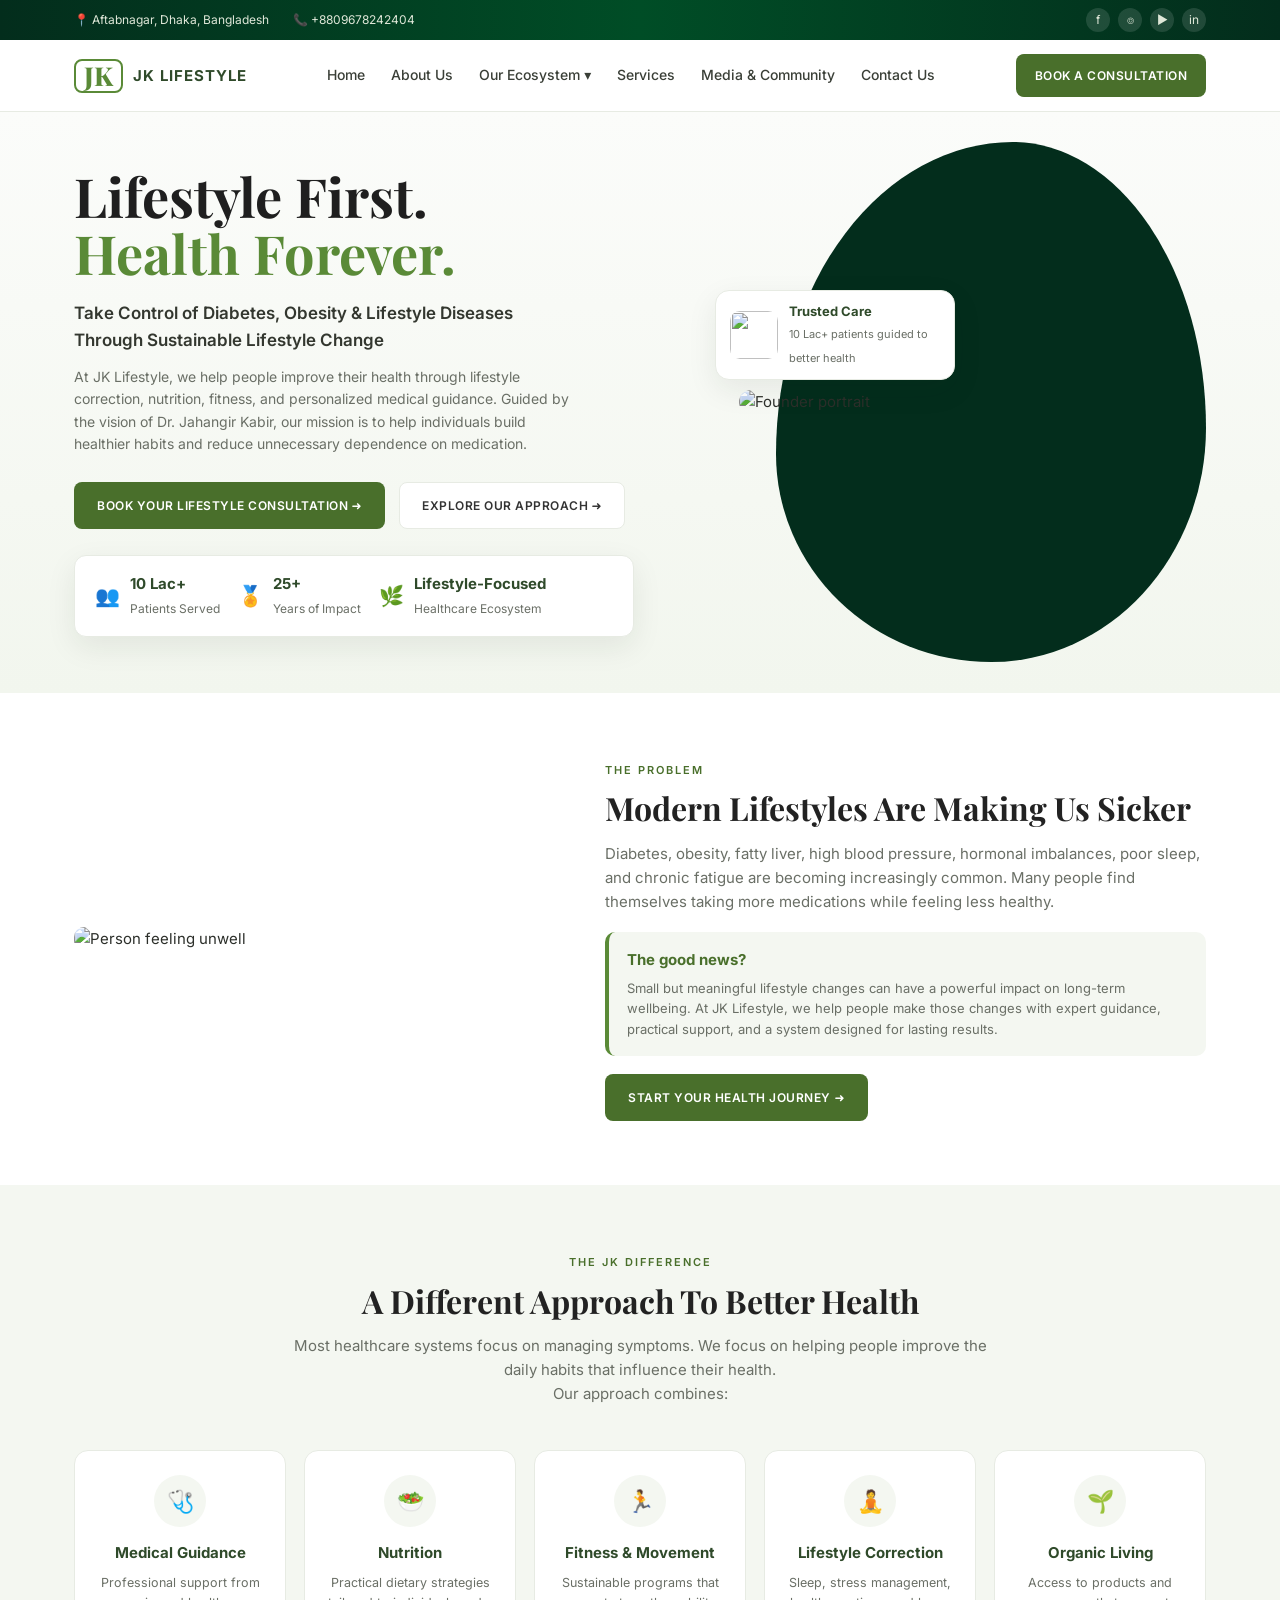
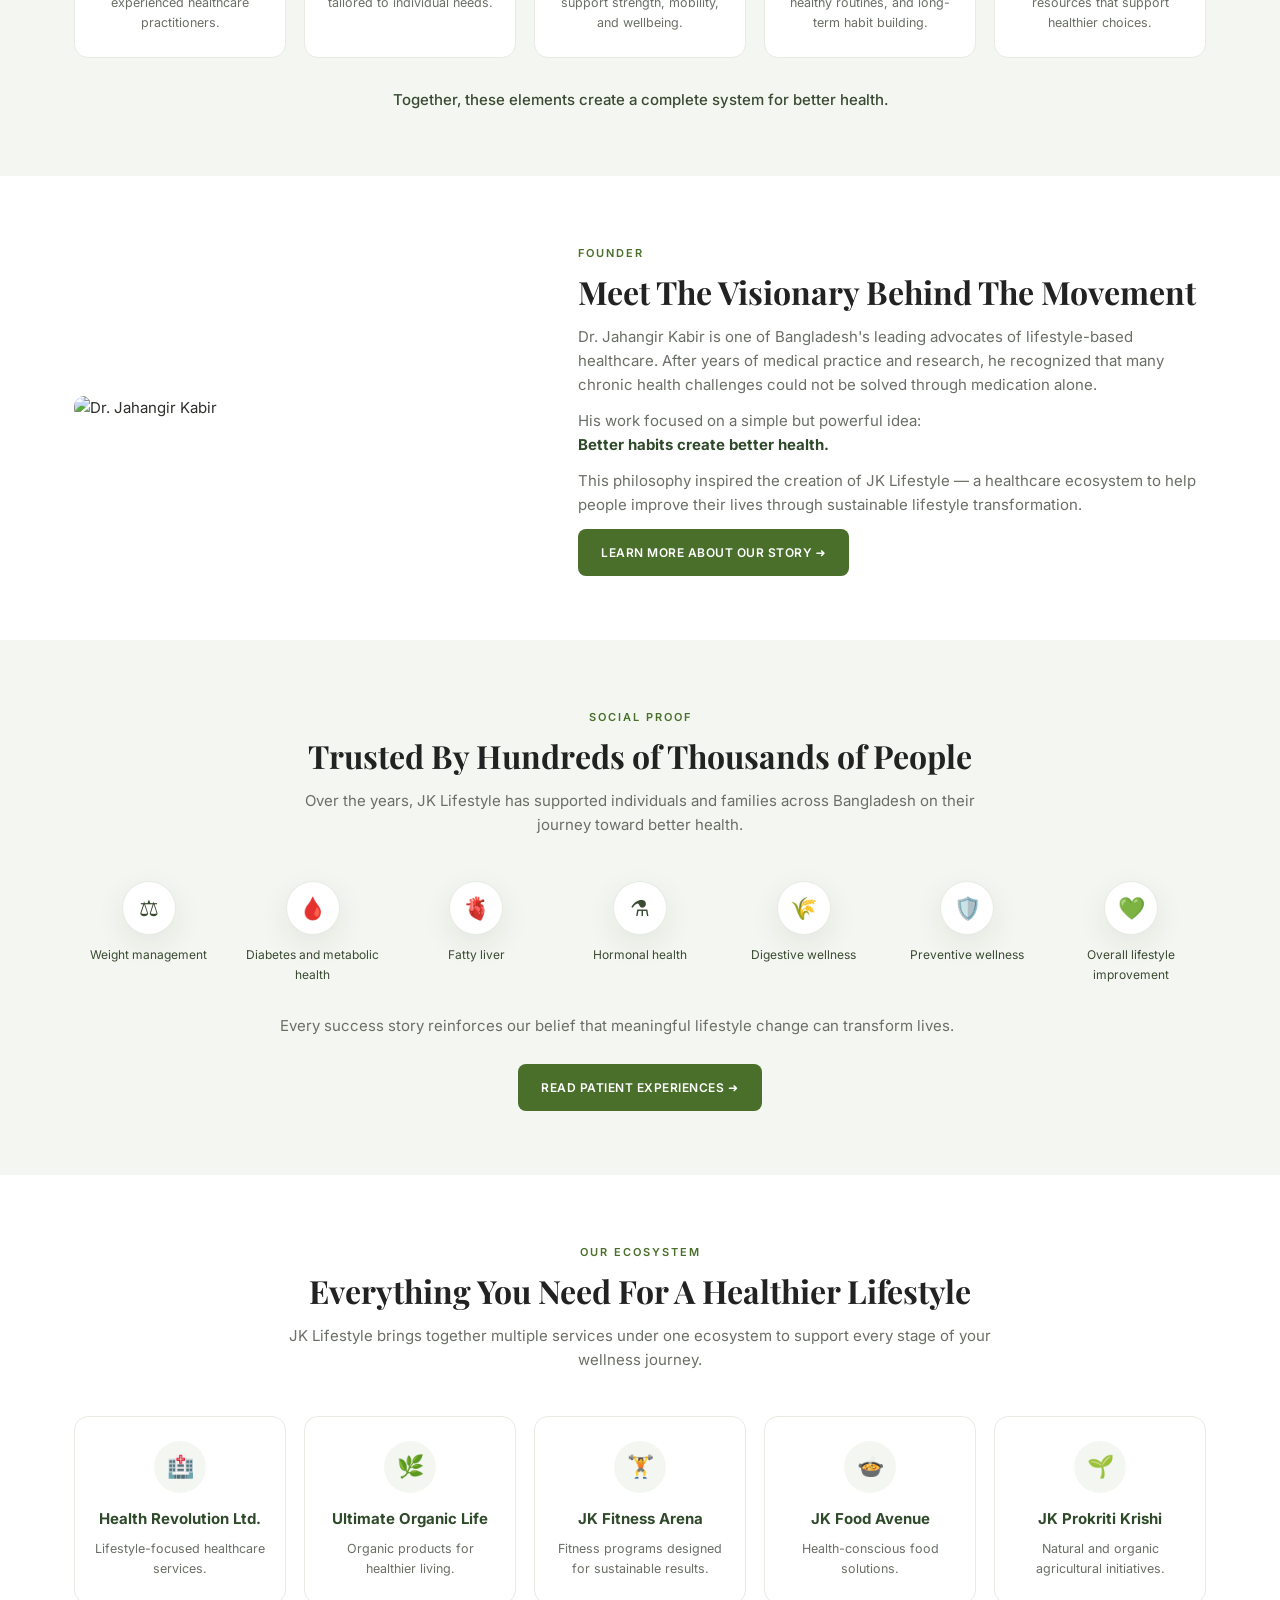
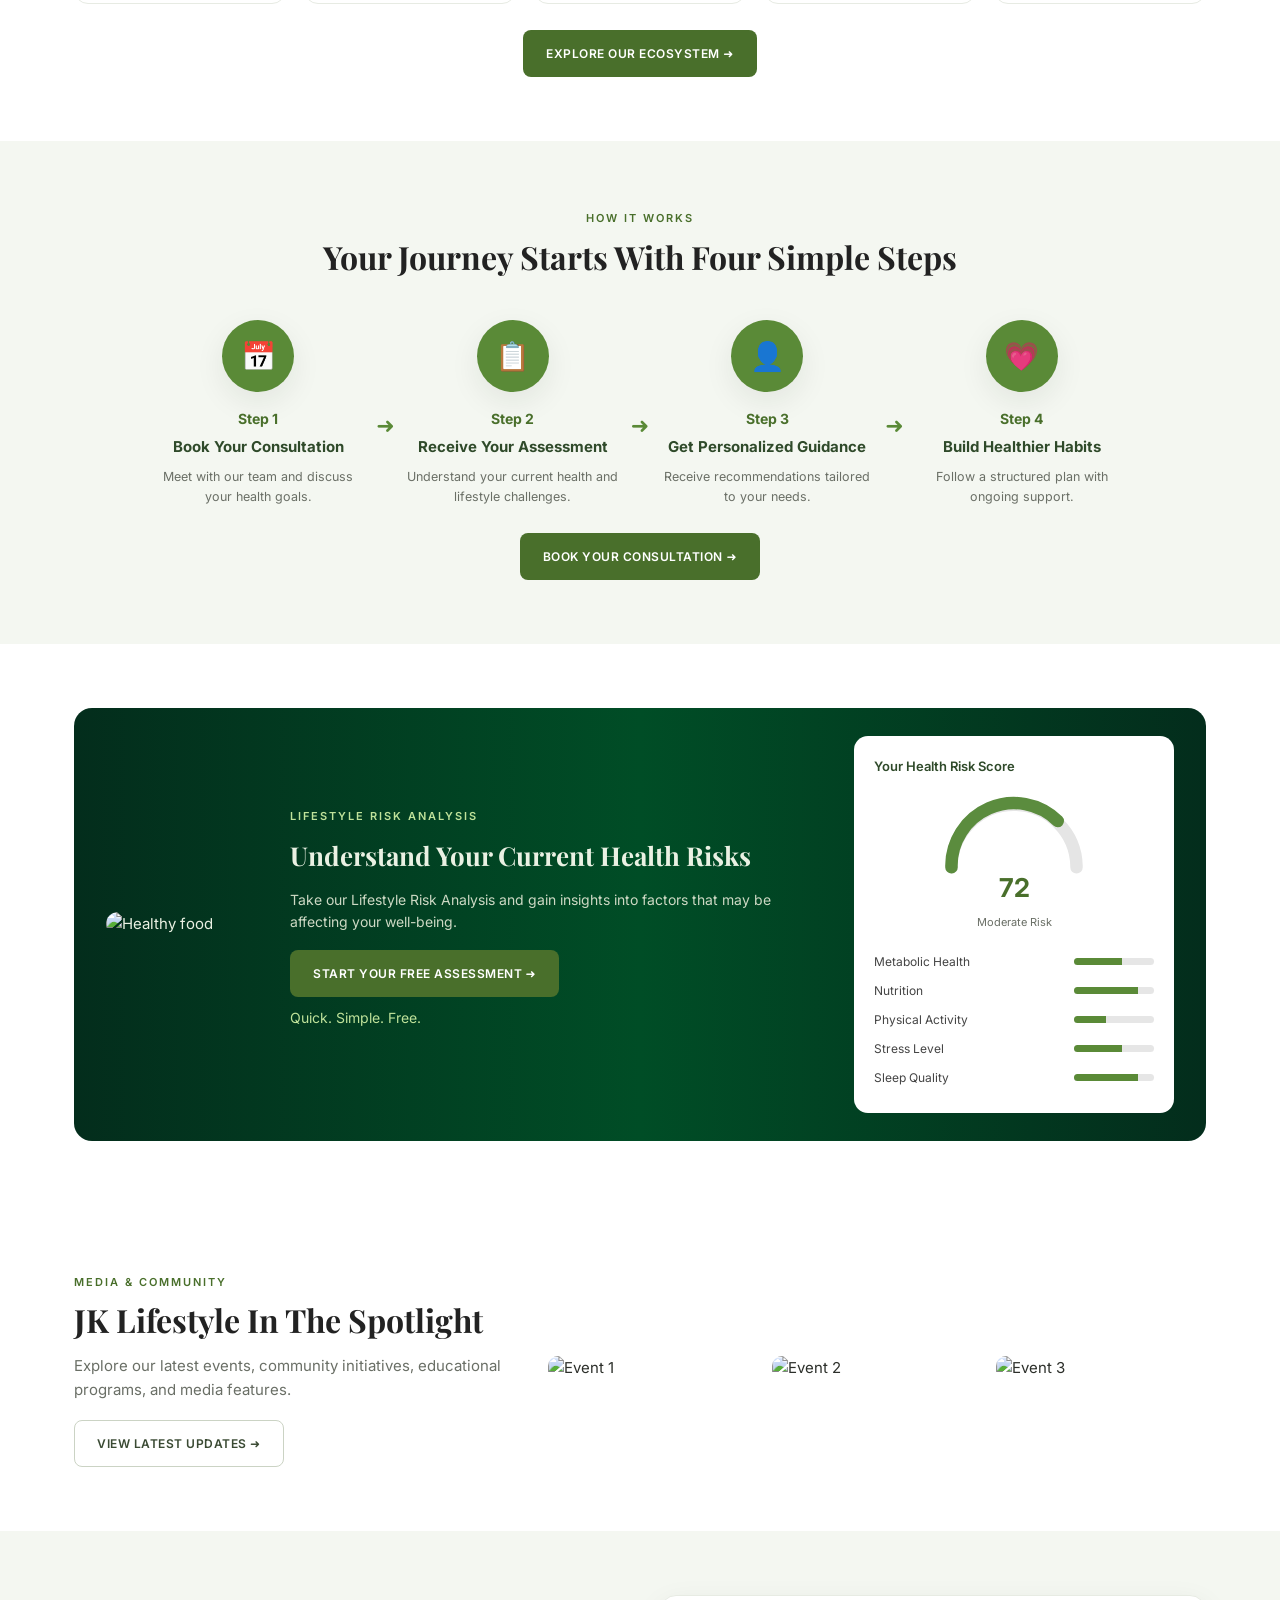
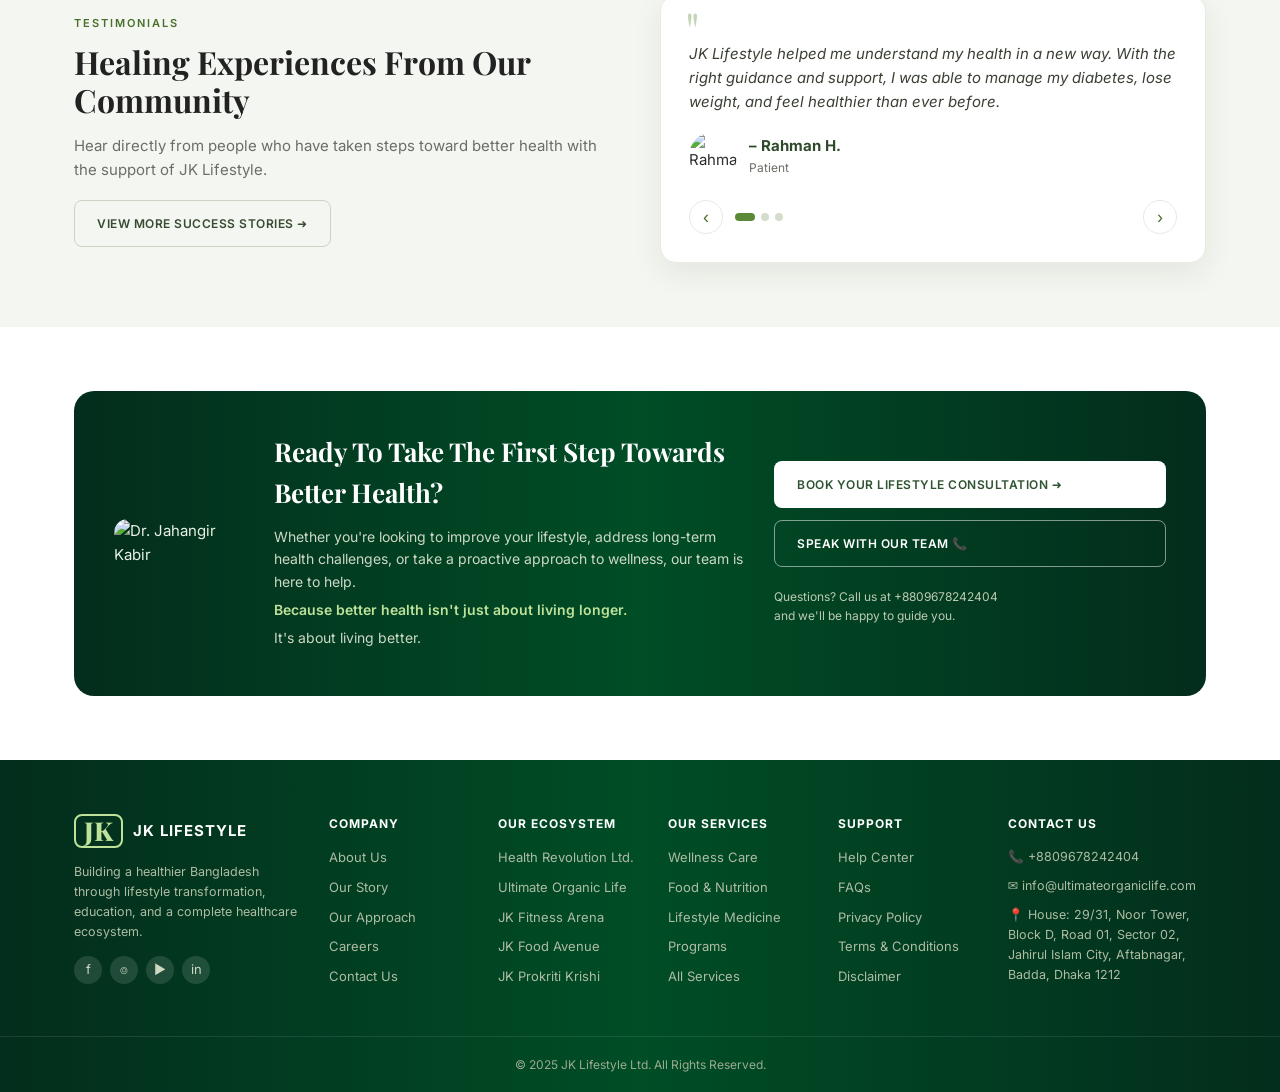
==== commit ee2a550a: "Add floating demo image badge to home hero" ====
--- a/index.html
+++ b/index.html
@@ -87,6 +87,10 @@
     <div class="hero__media">
       <div class="hero__blob"></div>
       <img src="https://placehold.co/520x640/eef3ea/3a5a2a?text=Founder+Portrait" alt="Founder portrait" class="hero__img" />
+      <figure class="hero__badge">
+        <img src="https://placehold.co/96x96/0a3b24/cfe0b8?text=JK" alt="" />
+        <figcaption><strong>Trusted Care</strong><span>10 Lac+ patients guided to better health</span></figcaption>
+      </figure>
     </div>
   </div>
 </section>
--- a/styles.css
+++ b/styles.css
@@ -1,8 +1,9 @@
 /* ===== BRAND TOKENS ===== */
 :root{
   /* Brand greens — shared across all pages */
-  --dark-green:#16401d;     /* top bar, footer, CTA, dark bands */
-  --dark-green-2:#1e4d26;
+  --dark-green:#032d1c;     /* top bar, footer, CTA, dark bands */
+  --dark-green-2:#004d26;
+  --dark-grad:linear-gradient(90deg,#032d1c 0%,#004d26 50%,#032d1c 100%);
   --green:#5a8a37;          /* primary buttons / accents */
   --green-d:#496f2b;        /* button hover */
   --accent:#6aa63b;         /* highlight text */
@@ -64,7 +65,7 @@
 .btn--outline-light:hover{background:rgba(255,255,255,.1)}
 
 /* ===== TOP BAR ===== */
-.topbar{background:var(--dark-green);color:#dfe7d8;font-size:12px;padding:8px 0}
+.topbar{background:var(--dark-grad);color:#dfe7d8;font-size:12px;padding:8px 0}
 .topbar__inner{display:flex;justify-content:space-between;align-items:center}
 .topbar__left{display:flex;gap:24px}
 .topbar__social{display:flex;gap:8px}
@@ -122,6 +123,10 @@
   border-radius:55% 45% 50% 50%/60% 55% 45% 40%;right:0;
 }
 .hero__img{position:relative;border-radius:18px;width:90%}
+.hero__badge{position:absolute;left:0;bottom:34px;display:flex;align-items:center;gap:11px;background:#fff;border:1px solid var(--line);border-radius:14px;padding:10px 14px;box-shadow:var(--shadow);max-width:240px;margin:0}
+.hero__badge img{width:48px;height:48px;border-radius:10px;flex-shrink:0}
+.hero__badge strong{display:block;font-size:13px;color:#2f4a2a}
+.hero__badge span{font-size:11px;color:var(--muted);line-height:1.3}
 
 /* ===== PROBLEM ===== */
 .problem__inner{display:grid;grid-template-columns:.9fr 1.1fr;gap:40px;align-items:center}
@@ -175,7 +180,7 @@
 
 /* ===== RISK ===== */
 .risk__box{
-  background:var(--dark-green);color:#eaf1e3;border-radius:18px;overflow:hidden;
+  background:var(--dark-grad);color:#eaf1e3;border-radius:18px;overflow:hidden;
   display:grid;grid-template-columns:160px 1fr 320px;gap:24px;align-items:center;padding:28px 32px;
 }
 .risk__media img{border-radius:12px}
@@ -224,7 +229,7 @@
 
 /* ===== CTA ===== */
 .cta__box{
-  background:radial-gradient(circle at 20% 20%,var(--dark-green-2),var(--dark-green));
+  background:var(--dark-grad);
   color:#eaf1e3;border-radius:20px;padding:40px;
   display:grid;grid-template-columns:130px 1.2fr 1fr;gap:30px;align-items:center;
 }
@@ -236,7 +241,7 @@
 .cta__phone{font-size:12px;color:#bdcab2 !important;margin-top:8px}
 
 /* ===== FOOTER ===== */
-.footer{background:var(--dark-green);color:#cdd9c4;padding-top:54px;font-size:13px}
+.footer{background:var(--dark-grad);color:#cdd9c4;padding-top:54px;font-size:13px}
 .footer__inner{display:grid;grid-template-columns:1.6fr 1fr 1fr 1fr 1fr 1.4fr;gap:28px;padding-bottom:40px}
 .brand--light .brand__mark{color:#bfe29a;border-color:#bfe29a}
 .brand--light .brand__name{color:#fff}
@@ -341,7 +346,7 @@
 .pillar--center .pillar__body p{max-width:280px}
 
 /* --- Impact dark band --- */
-.impact{background:var(--dark-green);color:#eaf1e3;padding:56px 0;background-image:linear-gradient(rgba(22,64,29,.86),rgba(22,64,29,.92)),url('https://placehold.co/1200x400/24471f/24471f');background-size:cover;background-position:center}
+.impact{background:var(--dark-grad);color:#eaf1e3;padding:56px 0}
 .impact__title{font-family:var(--font-display);font-size:30px;color:#fff;text-align:center}
 .impact__grid{display:grid;grid-template-columns:repeat(4,1fr);gap:24px;margin:30px 0 18px}
 .impact__item{text-align:center}
@@ -371,7 +376,7 @@
 .location__inner{display:grid;grid-template-columns:.85fr 1.1fr .85fr;gap:26px;align-items:center}
 .location__text p{color:var(--muted);margin-bottom:18px}
 .location__map img{border-radius:14px;width:100%}
-.location__card{background:var(--dark-green);color:#dfe7d8;border-radius:14px;padding:26px}
+.location__card{background:var(--dark-grad);color:#dfe7d8;border-radius:14px;padding:26px}
 .location__card h3{font-family:var(--font-display);font-size:20px;color:#fff;margin-bottom:14px}
 .location__card p{font-size:13px;color:#cdd9c4;margin-bottom:12px;line-height:1.5}
 
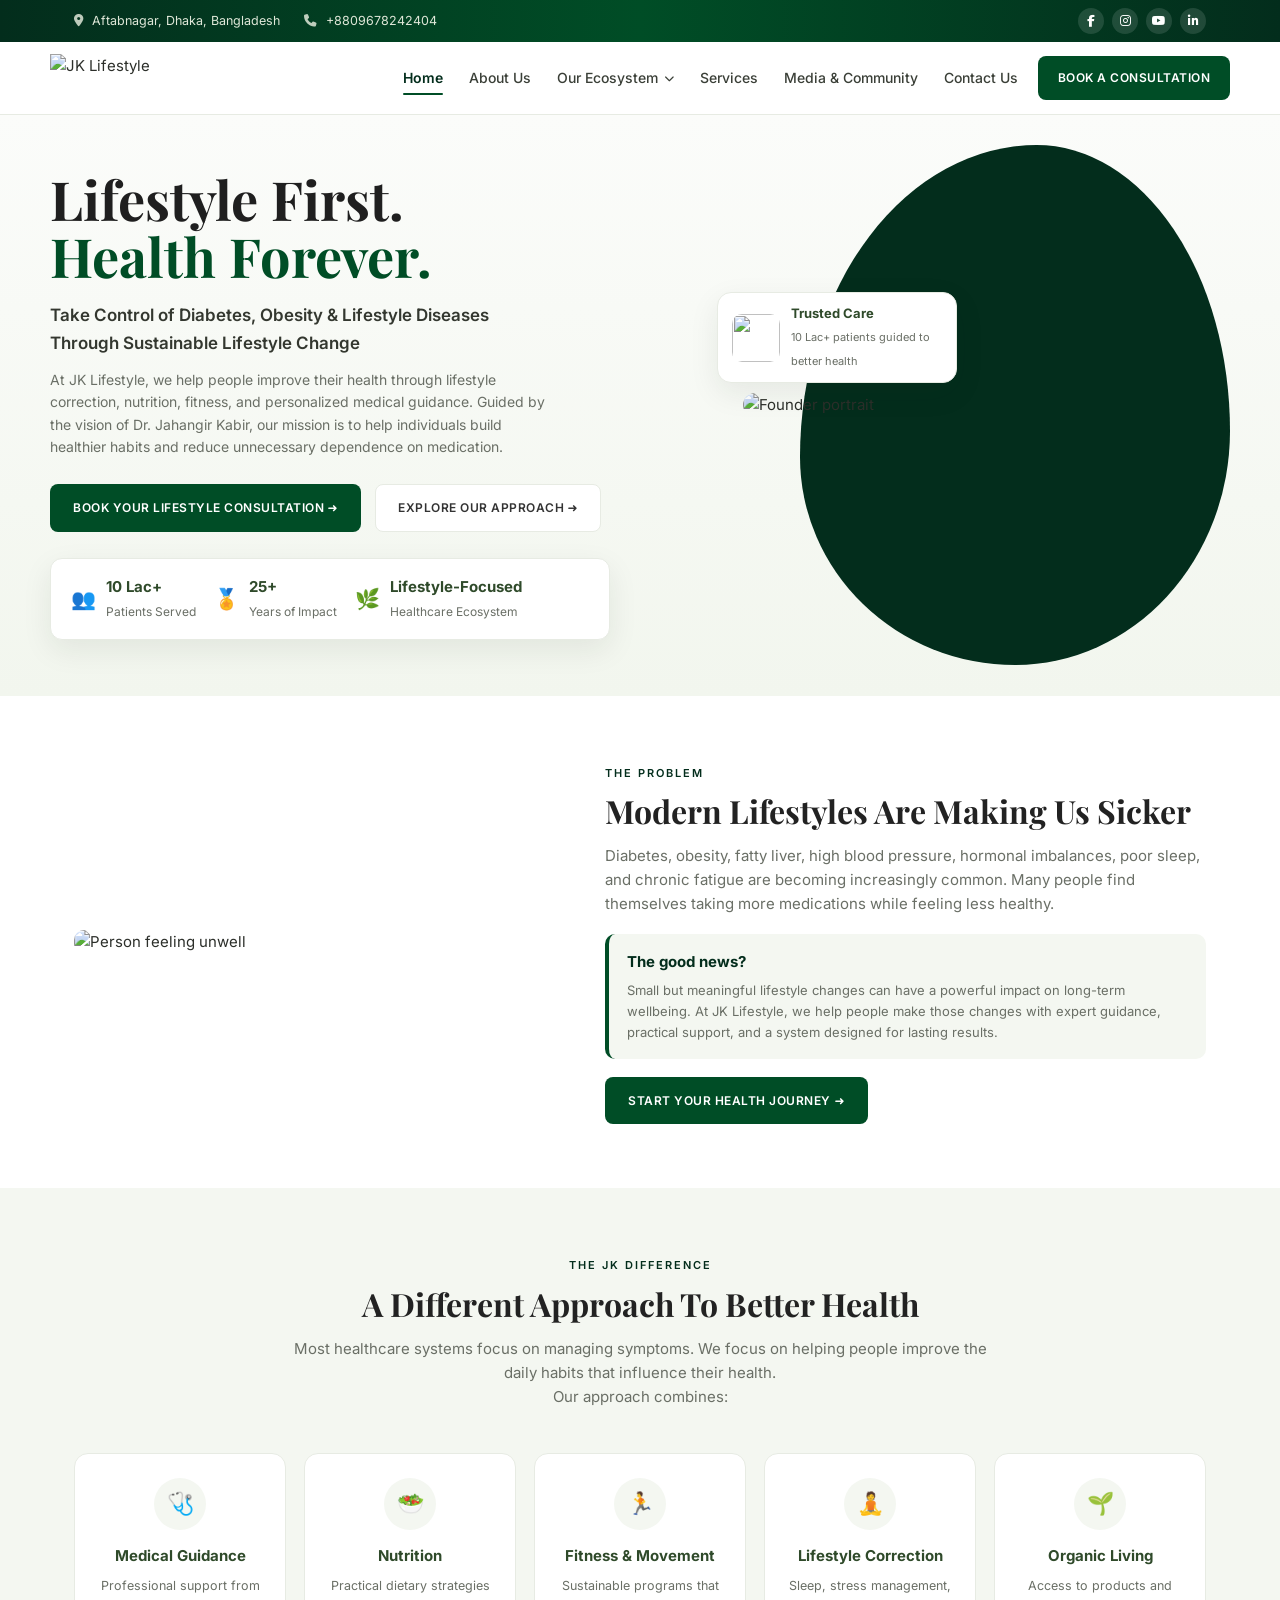
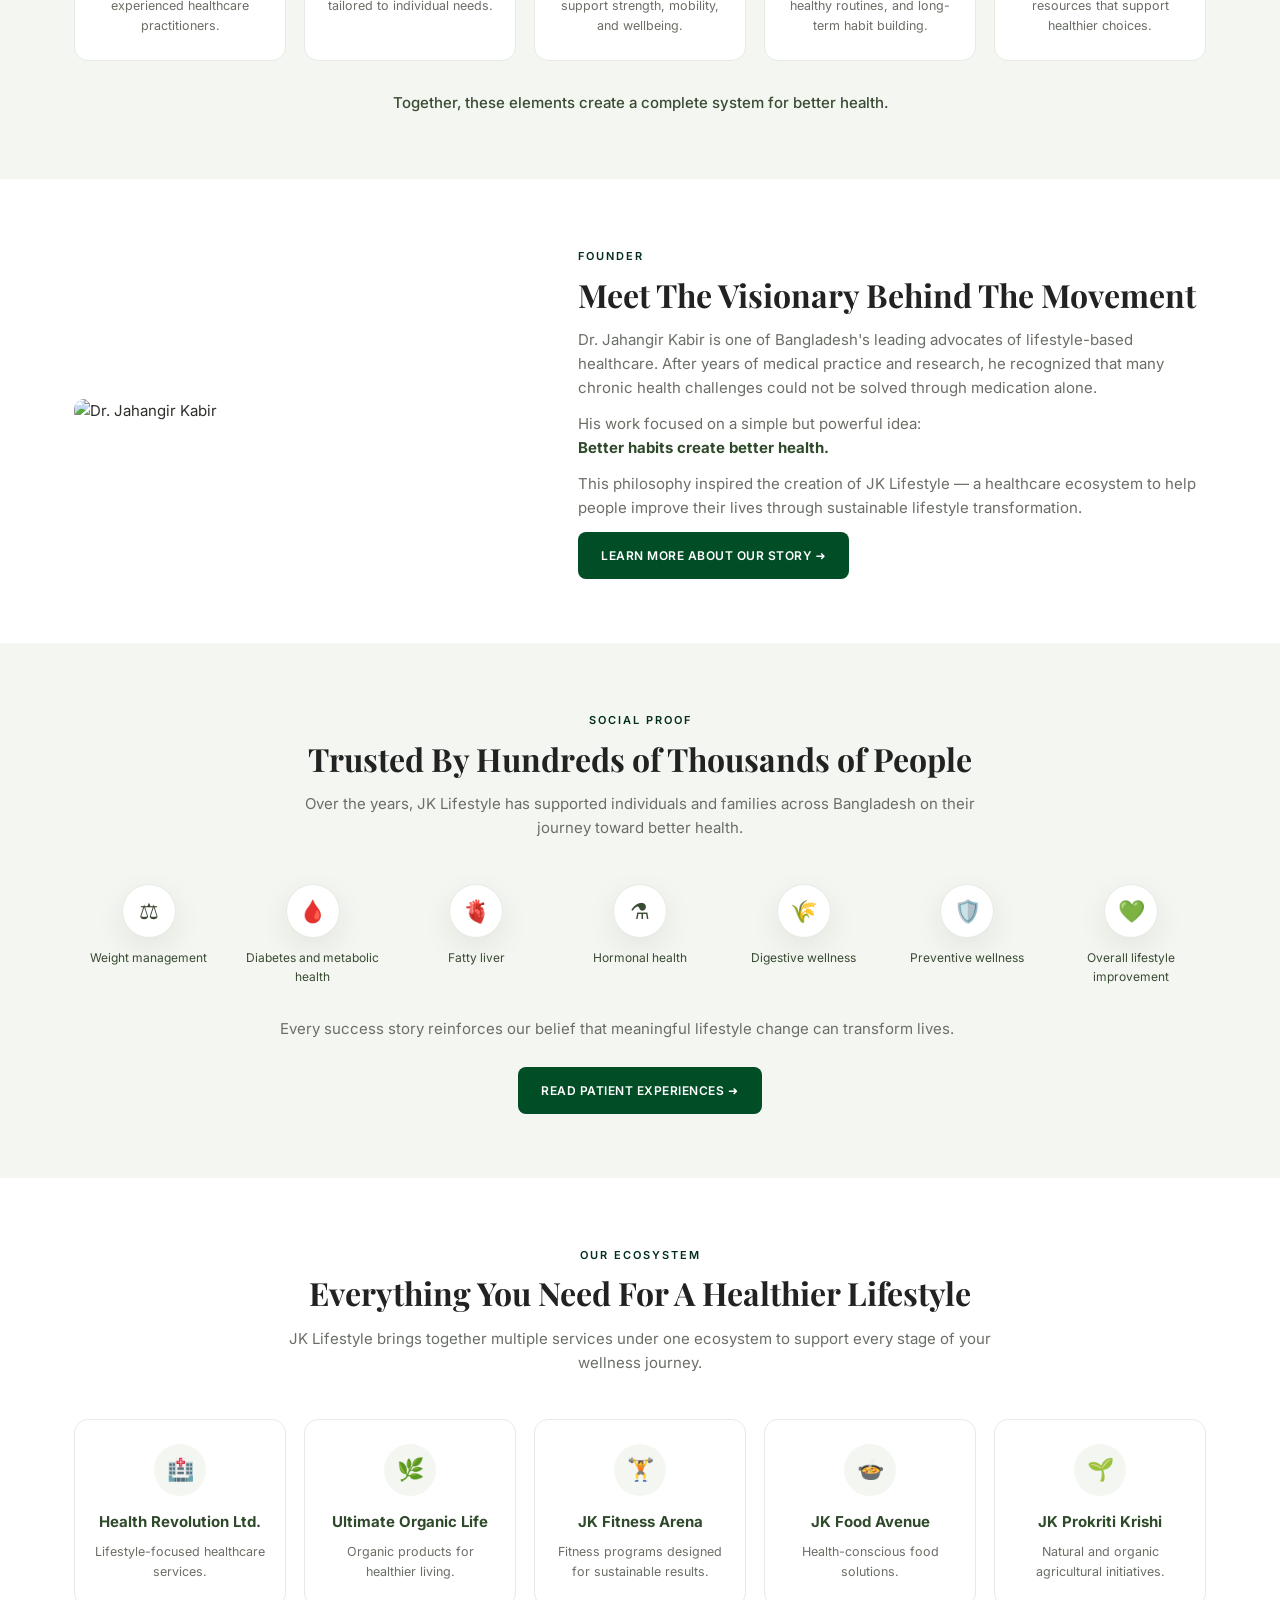
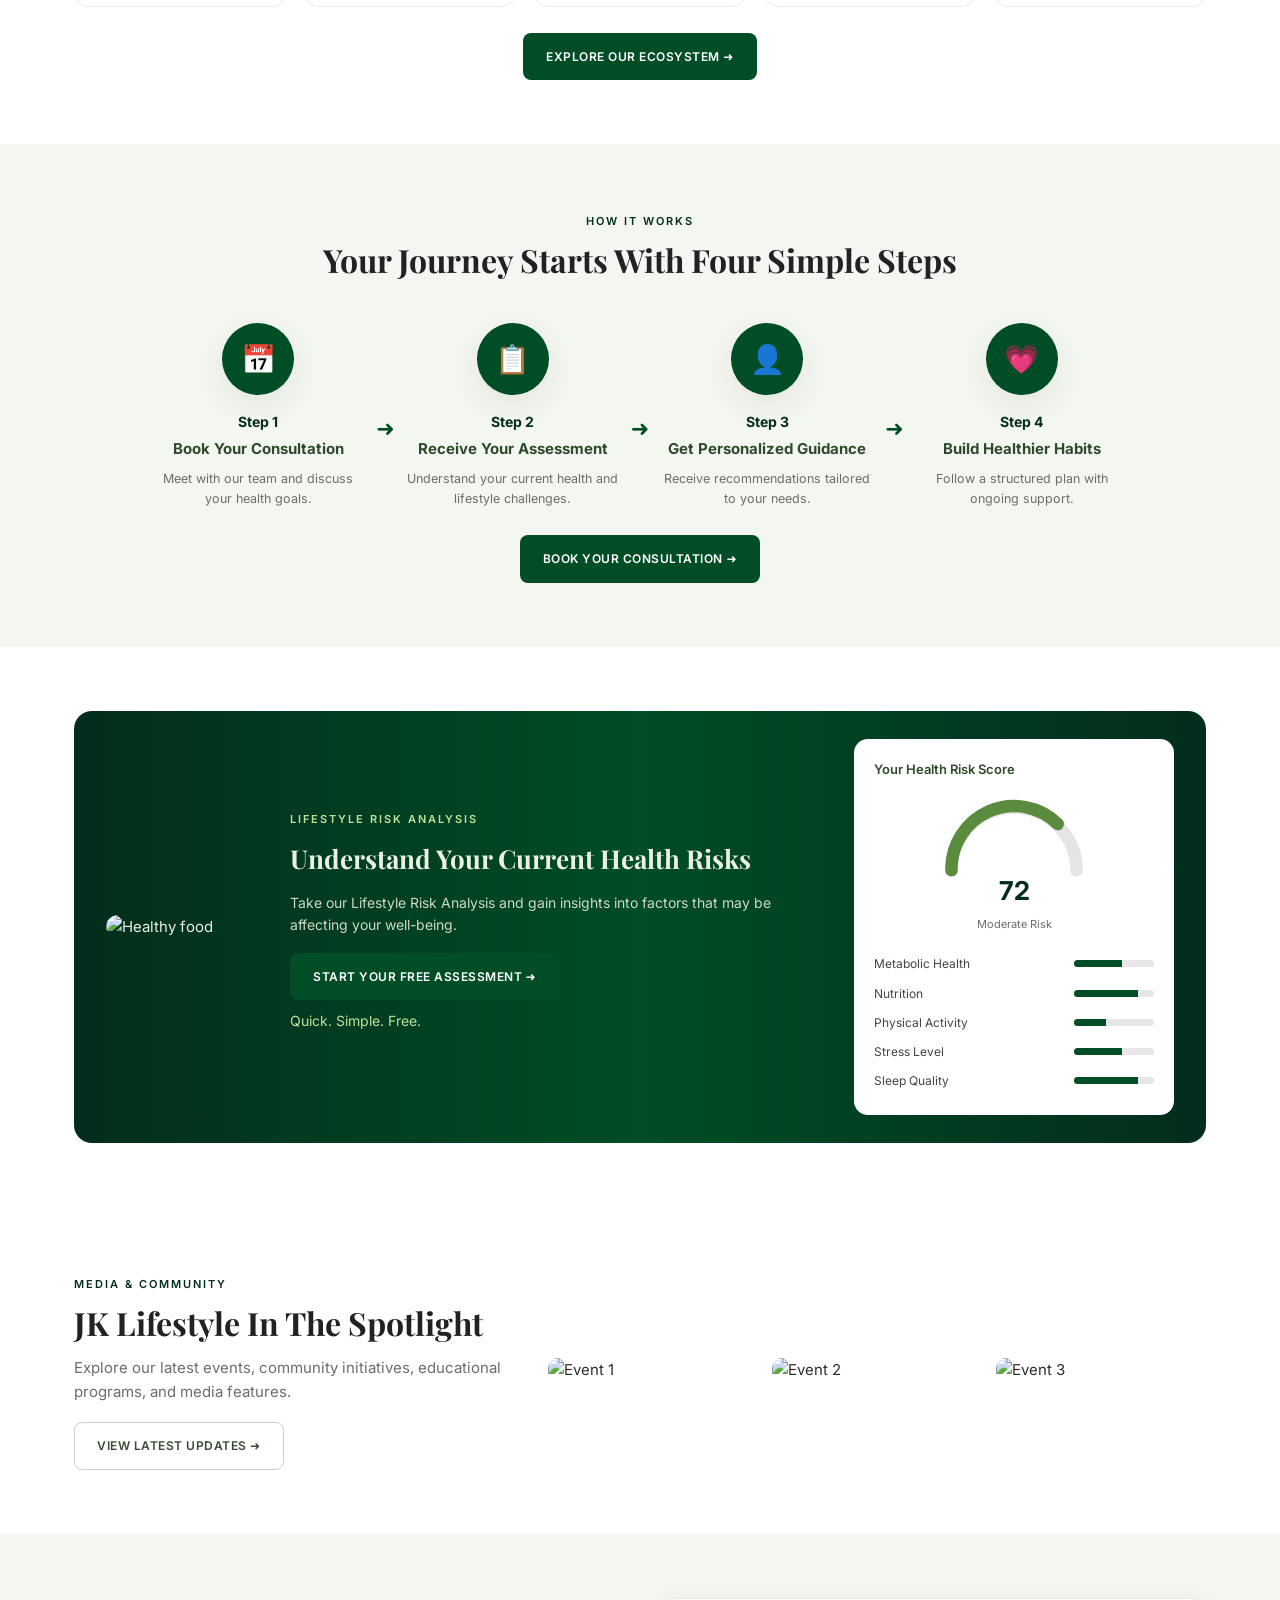
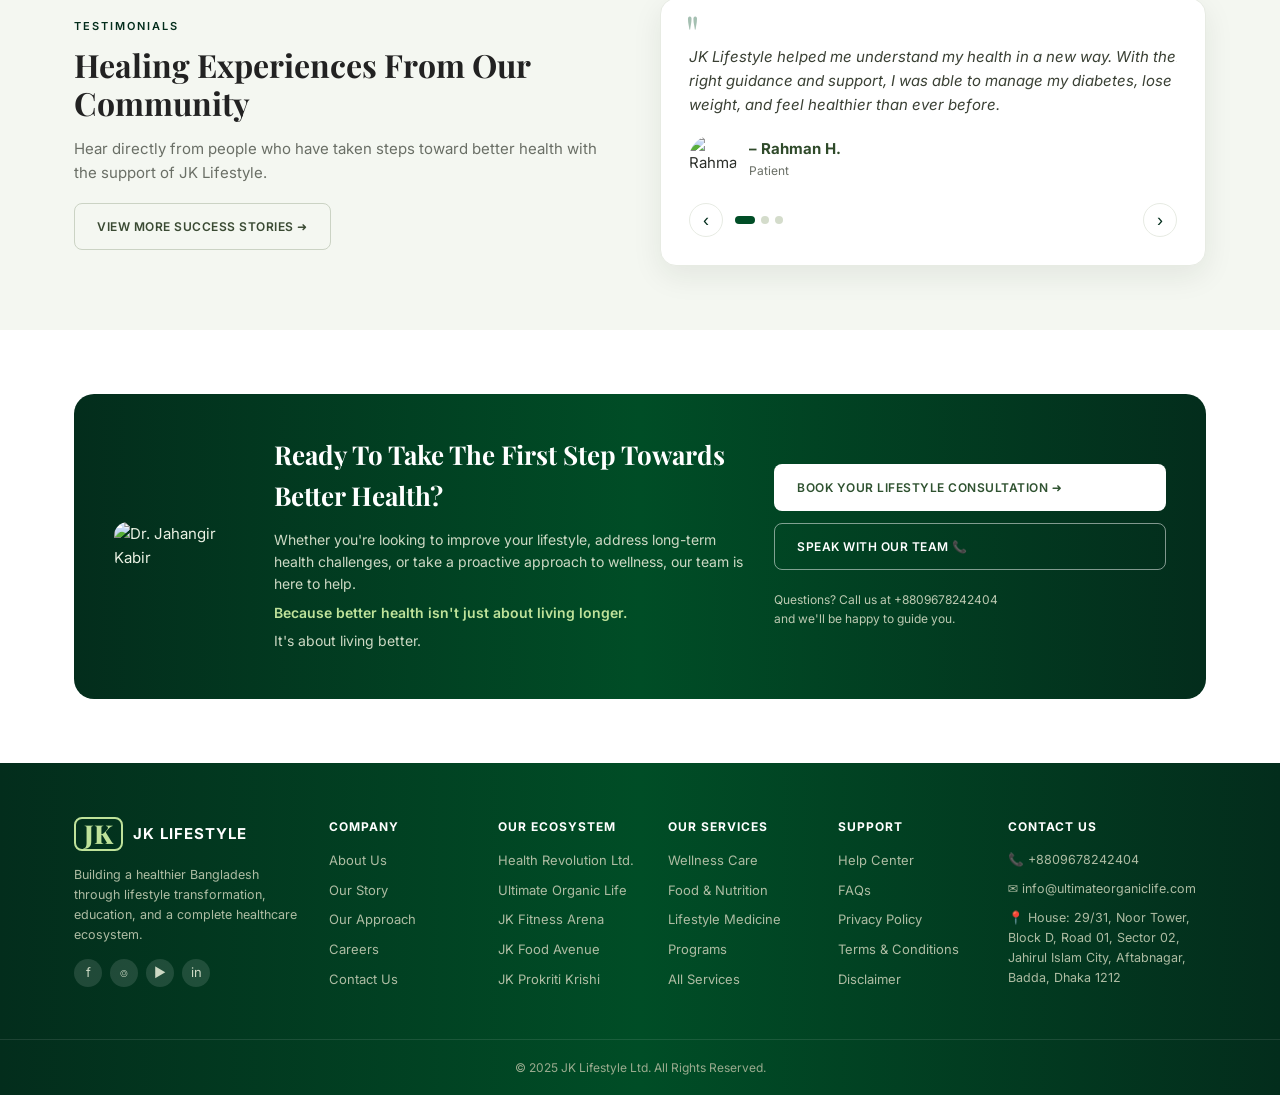
==== commit 5deeaeb5: "Align header + mobile menu to brand convention; dark-green theme; full responsive pass - Rebuild hea" ====
--- a/index.html
+++ b/index.html
@@ -8,55 +8,51 @@
 <link rel="preconnect" href="https://fonts.googleapis.com" />
 <link rel="preconnect" href="https://fonts.gstatic.com" crossorigin />
 <link href="https://fonts.googleapis.com/css2?family=Inter:wght@400;500;600;700&family=Playfair+Display:wght@600;700;800&display=swap" rel="stylesheet" />
+<link rel="stylesheet" href="https://cdnjs.cloudflare.com/ajax/libs/font-awesome/6.5.1/css/all.min.css" />
 </head>
 <body>
 
 <!-- ===== TOP BAR ===== -->
-<div class="topbar">
-  <div class="container topbar__inner">
-    <div class="topbar__left">
-      <span class="topbar__item">📍 Aftabnagar, Dhaka, Bangladesh</span>
-      <span class="topbar__item">📞 +8809678242404</span>
-    </div>
-    <div class="topbar__social">
-      <a href="#" aria-label="Facebook">f</a>
-      <a href="#" aria-label="Instagram">⌾</a>
-      <a href="#" aria-label="YouTube">▶</a>
-      <a href="#" aria-label="LinkedIn">in</a>
+<div class="top-bar">
+  <div class="container top-content">
+    <div class="top-left">
+      <span><i class="fas fa-location-dot" aria-hidden="true"></i> Aftabnagar, Dhaka, Bangladesh</span>
+      <span><i class="fas fa-phone" aria-hidden="true"></i> +8809678242404</span>
+    </div>
+    <div class="top-right">
+      <a href="#" aria-label="Facebook"><i class="fab fa-facebook-f"></i></a>
+      <a href="#" aria-label="Instagram"><i class="fab fa-instagram"></i></a>
+      <a href="#" aria-label="YouTube"><i class="fab fa-youtube"></i></a>
+      <a href="#" aria-label="LinkedIn"><i class="fab fa-linkedin-in"></i></a>
     </div>
   </div>
 </div>
 
-<!-- ===== HEADER / NAV ===== -->
-<header class="header">
-  <div class="container header__inner">
-    <a href="#" class="brand">
-      <span class="brand__mark">JK</span>
-      <span class="brand__name">JK LIFESTYLE</span>
+<!-- ===== MAIN HEADER ===== -->
+<header class="main-header">
+  <div class="container nav-wrapper">
+    <a href="index.html" class="logo">
+      <img src="https://jklifestyleltd.com/wp-content/uploads/2025/12/JK-LifestyleK-3.png" alt="JK Lifestyle" />
     </a>
-    <nav class="nav">
-      <a href="#" class="nav__link">Home</a>
-      <a href="#" class="nav__link">About Us</a>
-      <a href="#" class="nav__link">Our Ecosystem ▾</a>
-      <a href="#" class="nav__link">Services</a>
-      <a href="#" class="nav__link">Media &amp; Community</a>
-      <a href="#" class="nav__link">Contact Us</a>
+
+    <nav class="main-nav">
+      <ul class="nav-menu" id="navMenu">
+        <li><a href="index.html" class="active">Home</a></li>
+        <li><a href="about.html">About Us</a></li>
+        <li class="dropdown"><a href="#">Our Ecosystem <i class="fas fa-chevron-down" aria-hidden="true"></i></a></li>
+        <li><a href="#">Services</a></li>
+        <li><a href="#">Media &amp; Community</a></li>
+        <li><a href="#">Contact Us</a></li>
+        <li class="nav-cta"><a href="#" class="consult-btn">BOOK A CONSULTATION</a></li>
+      </ul>
     </nav>
-    <a href="#" class="btn btn--solid header__cta">BOOK A CONSULTATION</a>
-    <button class="nav__toggle" aria-label="Open menu" aria-controls="mobileMenu" aria-expanded="false">&#9776;</button>
+
+    <a href="#" class="consult-btn consult-btn--header">BOOK A CONSULTATION</a>
+    <button class="menu-toggle" id="menuToggle" aria-label="Open menu" aria-controls="navMenu" aria-expanded="false">
+      <i class="fas fa-bars" aria-hidden="true"></i>
+    </button>
   </div>
 </header>
-
-<!-- ===== MOBILE MENU ===== -->
-<nav class="mobile-menu" id="mobileMenu" aria-hidden="true" aria-label="Mobile">
-  <a href="#" class="mobile-menu__link">Home</a>
-  <a href="#" class="mobile-menu__link">About Us</a>
-  <a href="#" class="mobile-menu__link">Our Ecosystem</a>
-  <a href="#" class="mobile-menu__link">Services</a>
-  <a href="#" class="mobile-menu__link">Media &amp; Community</a>
-  <a href="#" class="mobile-menu__link">Contact Us</a>
-  <a href="#" class="btn btn--solid mobile-menu__cta">BOOK A CONSULTATION</a>
-</nav>
 
 <!-- ===== HERO ===== -->
 <section class="hero">
--- a/styles.css
+++ b/styles.css
@@ -4,9 +4,9 @@
   --dark-green:#032d1c;     /* top bar, footer, CTA, dark bands */
   --dark-green-2:#004d26;
   --dark-grad:linear-gradient(90deg,#032d1c 0%,#004d26 50%,#032d1c 100%);
-  --green:#5a8a37;          /* primary buttons / accents */
-  --green-d:#496f2b;        /* button hover */
-  --accent:#6aa63b;         /* highlight text */
+  --green:#004d26;          /* primary buttons / accents (dark green) */
+  --green-d:#032d1c;        /* darker green — hover / strong text */
+  --accent:#0a6b38;         /* slightly brighter green highlight */
   --tint:#f4f7f1;           /* pale section background */
   --tint-2:#eef3e9;
   --ink:#2c2f2a;
@@ -54,8 +54,8 @@
   font-size:12px;font-weight:600;letter-spacing:.5px;text-transform:uppercase;
   padding:13px 22px;border-radius:8px;cursor:pointer;transition:.2s;border:1.5px solid transparent;
 }
-.btn--solid{background:var(--green-d);color:#fff}
-.btn--solid:hover{background:#3a5a22}
+.btn--solid{background:var(--green);color:#fff}
+.btn--solid:hover{background:var(--green-d)}
 .btn--ghost{background:#fff;color:#333;border-color:var(--line)}
 .btn--ghost:hover{border-color:var(--green);color:var(--green)}
 .btn--ghost-dark{background:transparent;border-color:#cbd3c4;color:#3a4a33}
@@ -65,48 +65,40 @@
 .btn--outline-light:hover{background:rgba(255,255,255,.1)}
 
 /* ===== TOP BAR ===== */
-.topbar{background:var(--dark-grad);color:#dfe7d8;font-size:12px;padding:8px 0}
-.topbar__inner{display:flex;justify-content:space-between;align-items:center}
-.topbar__left{display:flex;gap:24px}
-.topbar__social{display:flex;gap:8px}
-.topbar__social a{
-  width:24px;height:24px;display:grid;place-items:center;border-radius:50%;
-  background:rgba(255,255,255,.12);font-size:12px;
-}
-.topbar__social a:hover{background:var(--green)}
-
-/* ===== HEADER ===== */
-.header{position:sticky;top:0;z-index:50;background:#fff;border-bottom:1px solid var(--line)}
-.header__inner{display:flex;align-items:center;justify-content:space-between;padding:14px 24px}
-.brand{display:flex;align-items:center;gap:10px}
-.brand__mark{
-  font-family:var(--font-display);font-weight:800;color:var(--green);
-  font-size:26px;border:2px solid var(--green);border-radius:8px;padding:2px 8px;line-height:1;
-}
+.top-bar{background:var(--dark-grad);color:#dfe7d8;font-size:12.5px;padding:8px 0}
+.top-content{display:flex;justify-content:space-between;align-items:center}
+.top-left{display:flex;gap:24px;flex-wrap:wrap}
+.top-left i{margin-right:5px;opacity:.85}
+.top-right{display:flex;gap:8px}
+.top-right a{width:26px;height:26px;display:grid;place-items:center;border-radius:50%;background:rgba(255,255,255,.12);color:#fff;font-size:12px}
+.top-right a:hover{background:var(--green)}
+
+/* ===== MAIN HEADER ===== */
+.main-header{position:sticky;top:0;z-index:50;background:#fff;border-bottom:1px solid var(--line)}
+.nav-wrapper{display:flex;align-items:center;gap:20px;padding:12px 0}
+.logo{display:flex;align-items:center}
+.logo img{height:48px;width:auto;border-radius:0}
+.main-nav{margin-left:auto}
+.nav-menu{display:flex;align-items:center;gap:26px;list-style:none}
+.nav-menu a{font-size:14px;font-weight:500;color:#3a3f37;display:inline-flex;align-items:center;gap:6px}
+.nav-menu a:hover{color:var(--green-d)}
+.nav-menu a.active{color:var(--green-d);font-weight:600;position:relative}
+.nav-menu a.active::after{content:"";position:absolute;left:0;right:0;bottom:-6px;height:2px;background:var(--green);border-radius:2px}
+.dropdown i{font-size:10px}
+.consult-btn{display:inline-flex;align-items:center;justify-content:center;gap:8px;background:var(--green);color:#fff;font-size:12px;font-weight:600;letter-spacing:.5px;text-transform:uppercase;padding:12px 20px;border-radius:8px;transition:.2s;white-space:nowrap}
+.consult-btn:hover{background:var(--green-d);color:#fff}
+.nav-cta{display:none}
+.menu-toggle{display:none;font-size:22px;line-height:1;background:none;border:none;cursor:pointer;color:#2f4a2a;width:42px;height:42px}
+body.menu-locked{overflow:hidden}
+
+/* ===== LOGO MARK (footer + pillars badge) ===== */
+.brand{display:inline-flex;align-items:center;gap:10px}
+.brand__mark{font-family:var(--font-display);font-weight:800;color:var(--green);font-size:26px;border:2px solid var(--green);border-radius:8px;padding:2px 8px;line-height:1}
 .brand__name{font-weight:700;letter-spacing:1px;color:#2f4a2a;font-size:15px}
-.nav{display:flex;gap:26px}
-.nav__link{font-size:14px;font-weight:500;color:#3a3f37}
-.nav__link:hover{color:var(--green-d)}
-.header__cta{padding:11px 18px}
-.nav__toggle{display:none;font-size:24px;line-height:1;background:none;border:none;cursor:pointer;color:#2f4a2a;width:40px;height:40px}
-
-/* ===== MOBILE MENU ===== */
-.mobile-menu{
-  display:none;position:sticky;top:69px;z-index:49;background:#fff;
-  border-bottom:1px solid var(--line);box-shadow:var(--shadow);
-  flex-direction:column;padding:8px 24px 18px;
-  max-height:0;overflow:hidden;opacity:0;visibility:hidden;
-  transition:max-height .3s ease,opacity .25s ease,padding .3s ease,visibility .3s ease;
-}
-.mobile-menu.is-open{max-height:80vh;opacity:1;visibility:visible}
-.mobile-menu__link{padding:13px 4px;font-size:15px;font-weight:500;color:#3a3f37;border-bottom:1px solid var(--line)}
-.mobile-menu__link:hover{color:var(--green)}
-.mobile-menu__cta{margin-top:14px;justify-content:center}
-body.menu-locked{overflow:hidden}
 
 /* ===== HERO ===== */
 .hero{background:linear-gradient(180deg,#fbfcfa,#f2f6ee);overflow:hidden}
-.hero__inner{display:grid;grid-template-columns:1.1fr .9fr;gap:40px;align-items:center;padding:56px 24px}
+.hero__inner{display:grid;grid-template-columns:1.1fr .9fr;gap:40px;align-items:center;padding:56px 0}
 .hero__title{font-family:var(--font-display);font-size:54px;line-height:1.05;color:#1f1f1f}
 .hero__title .accent{color:var(--green)}
 .hero__lead{font-weight:600;font-size:17px;margin:18px 0 12px;color:#33372f;max-width:480px}
@@ -257,9 +249,23 @@
 
 /* ===== RESPONSIVE ===== */
 @media(max-width:980px){
-  .nav,.header__cta{display:none}
-  .nav__toggle{display:grid;place-items:center}
-  .mobile-menu{display:flex}
+  /* --- mobile header / dropdown nav --- */
+  .menu-toggle{display:grid;place-items:center}
+  .consult-btn--header{display:none}
+  .main-nav{margin-left:0;position:static}
+  .nav-menu{
+    position:absolute;left:0;right:0;top:100%;
+    flex-direction:column;align-items:stretch;gap:0;
+    background:#fff;border-bottom:1px solid var(--line);box-shadow:var(--shadow);
+    padding:6px 24px 16px;z-index:49;
+    max-height:0;overflow:hidden;opacity:0;visibility:hidden;
+    transition:max-height .3s ease,opacity .25s ease,padding .3s ease,visibility .3s ease;
+  }
+  .nav-menu.open{max-height:85vh;overflow-y:auto;opacity:1;visibility:visible}
+  .nav-menu li:not(.nav-cta) a{padding:13px 4px;border-bottom:1px solid var(--line);width:100%}
+  .nav-menu a.active::after{display:none}
+  .nav-cta{display:block;margin-top:14px}
+  .nav-cta .consult-btn{width:100%}
   .hero__inner,.problem__inner,.founder__inner,.media__inner,.testi__inner{grid-template-columns:1fr}
   .cards--5{grid-template-columns:repeat(2,1fr)}
   .proof__grid{grid-template-columns:repeat(3,1fr)}
@@ -270,25 +276,53 @@
   .hero__title{font-size:40px}
   .step__arrow{display:none}
 }
-@media(max-width:560px){
-  .topbar__left{flex-direction:column;gap:4px}
-  .cards--5,.proof__grid,.media__grid,.footer__inner{grid-template-columns:1fr}
+/* desktop nav awkward zone — tighten spacing before the mobile breakpoint */
+@media(min-width:981px) and (max-width:1080px){
+  .nav-menu{gap:18px}
+  .nav-menu a{font-size:13.5px}
+  .nav-wrapper{gap:14px}
+}
+/* tablet */
+@media(max-width:768px){
+  .section{padding:48px 0}
+  .section__head{margin-bottom:32px}
+  .hero__inner{padding:40px 0}
+  .proof__grid{grid-template-columns:repeat(3,1fr)}
+  .hero__stats{gap:14px}
+}
+/* large phone */
+@media(max-width:600px){
+  .top-content{flex-direction:column;gap:8px}
+  .top-left{justify-content:center;gap:6px 18px}
+  .top-right{justify-content:center}
+  .cards--5,.media__grid,.footer__inner{grid-template-columns:1fr}
+  .proof__grid{grid-template-columns:repeat(2,1fr)}
   .section__title{font-size:26px}
   .hero__title{font-size:34px}
+  .hero__badge{position:static;margin-top:16px;max-width:none}
+  .why__arrow{display:none}
+}
+/* small phone */
+@media(max-width:400px){
+  .container{padding:0 16px}
+  .section{padding:36px 0}
+  .hero__inner{padding:28px 0}
+  .hero__title{font-size:29px}
+  .section__title{font-size:23px}
+  .btn,.consult-btn{font-size:11px;padding:11px 15px}
+  .logo img{height:40px}
 }
 
 /* =========================================================
    ABOUT PAGE  (shares brand tokens, fonts & components)
    ========================================================= */
-.nav__link.is-active{color:var(--green-d);font-weight:600;position:relative}
-.nav__link.is-active::after{content:"";position:absolute;left:0;right:0;bottom:-6px;height:2px;background:var(--green);border-radius:2px}
 .cards--3{grid-template-columns:repeat(3,1fr)}
 .eco__link{display:inline-block;margin-top:12px;font-size:11px;font-weight:600;letter-spacing:.5px;color:var(--green-d);text-transform:uppercase}
-.eco__link:hover{color:#3a5a22}
+.eco__link:hover{color:var(--green-d)}
 
 /* --- About hero --- */
 .abouthero{background:linear-gradient(180deg,#fbfcfa,#f1f5ec);overflow:hidden}
-.abouthero__inner{display:grid;grid-template-columns:1.05fr .95fr;gap:44px;align-items:center;padding:54px 24px}
+.abouthero__inner{display:grid;grid-template-columns:1.05fr .95fr;gap:44px;align-items:center;padding:54px 0}
 .abouthero__title{font-family:var(--font-display);font-size:44px;line-height:1.12;color:#20251e}
 .abouthero__title .accent{color:var(--green)}
 .abouthero__text{color:var(--muted);margin:18px 0 22px;max-width:520px}
@@ -393,8 +427,16 @@
   .abouthero__title{font-size:34px}
   .story__badge{right:10px}
 }
-@media(max-width:560px){
+@media(max-width:768px){
+  .abouthero__inner{padding:38px 0}
+  .why__flow{gap:10px}
+}
+@media(max-width:600px){
   .impact__grid{grid-template-columns:1fr}
-  .experts__scroller{grid-auto-columns:85%}
+  .experts__scroller{grid-auto-columns:88%}
   .experts__head{flex-direction:column;align-items:flex-start}
-}
+  .abouthero__title{font-size:30px}
+  .impact__title{font-size:24px}
+  .abouthero__stats{gap:16px}
+  .story__badge{right:8px;bottom:8px;padding:10px 12px}
+}
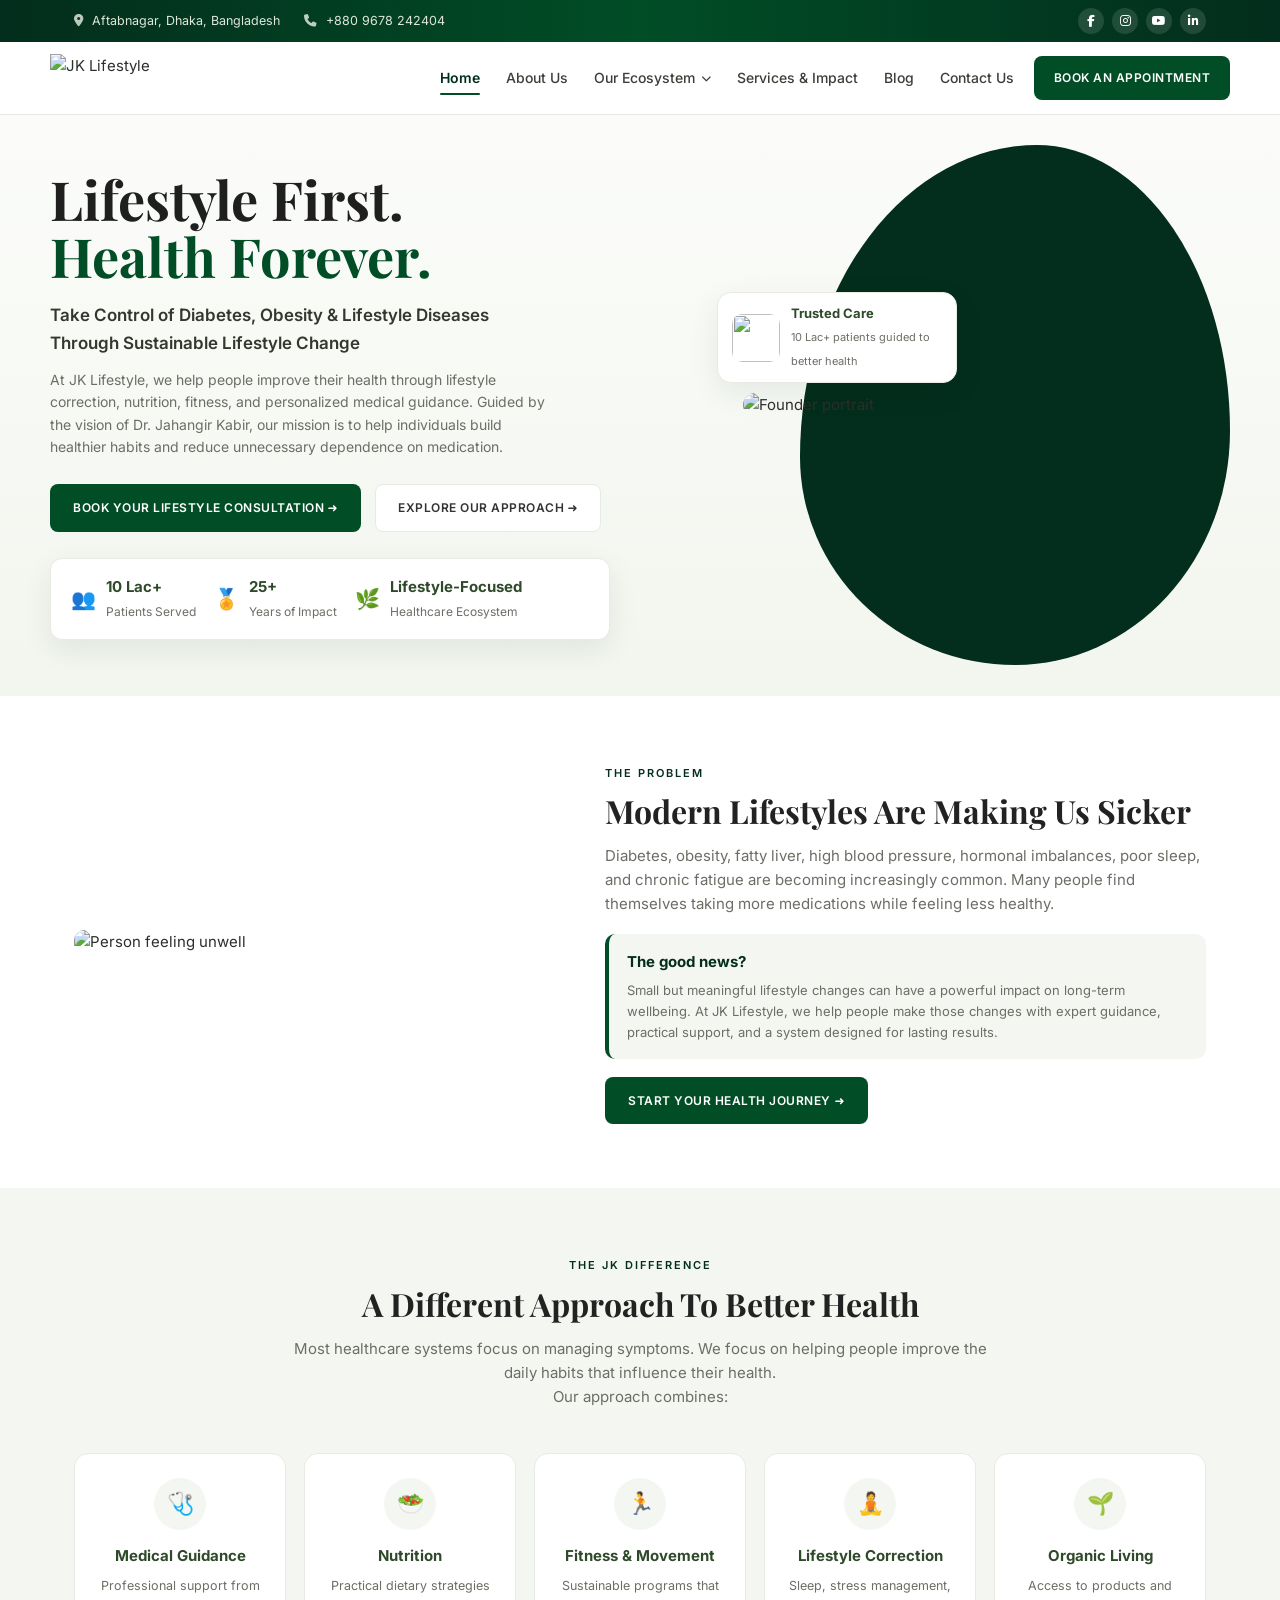
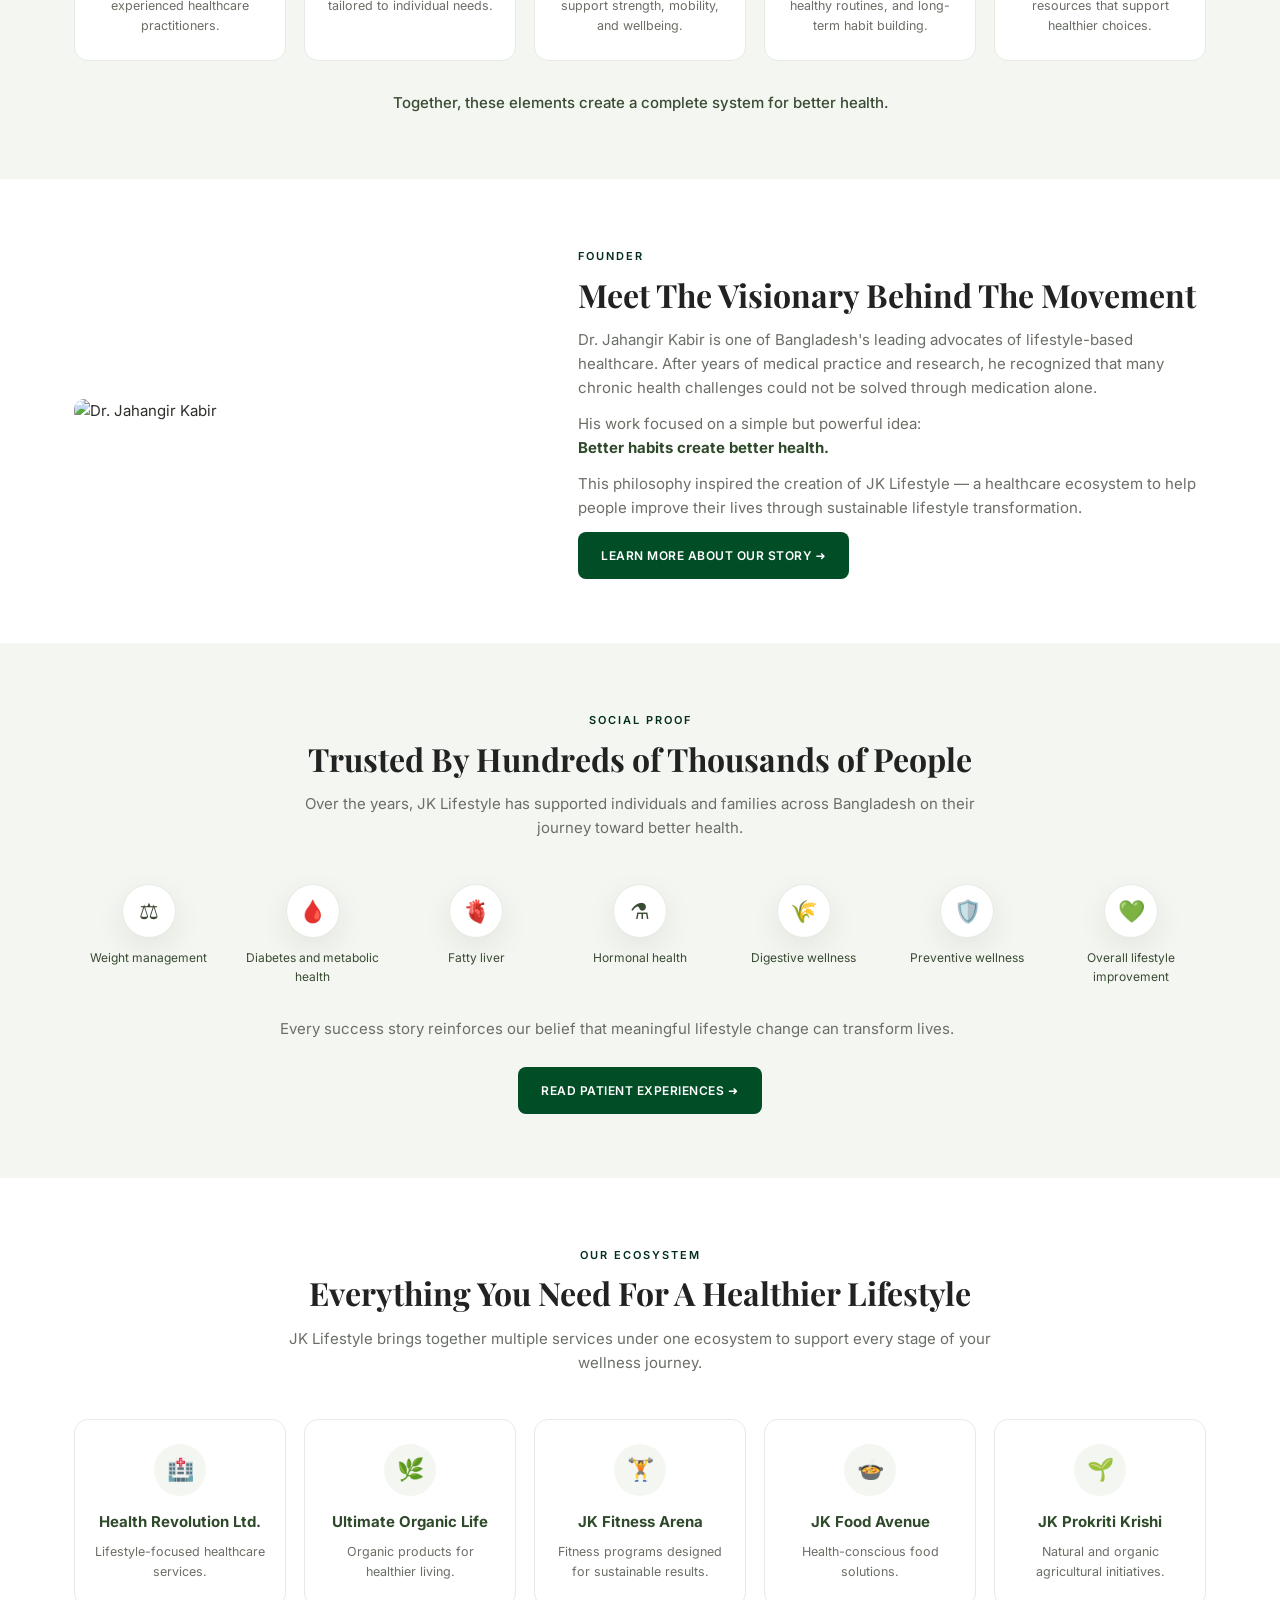
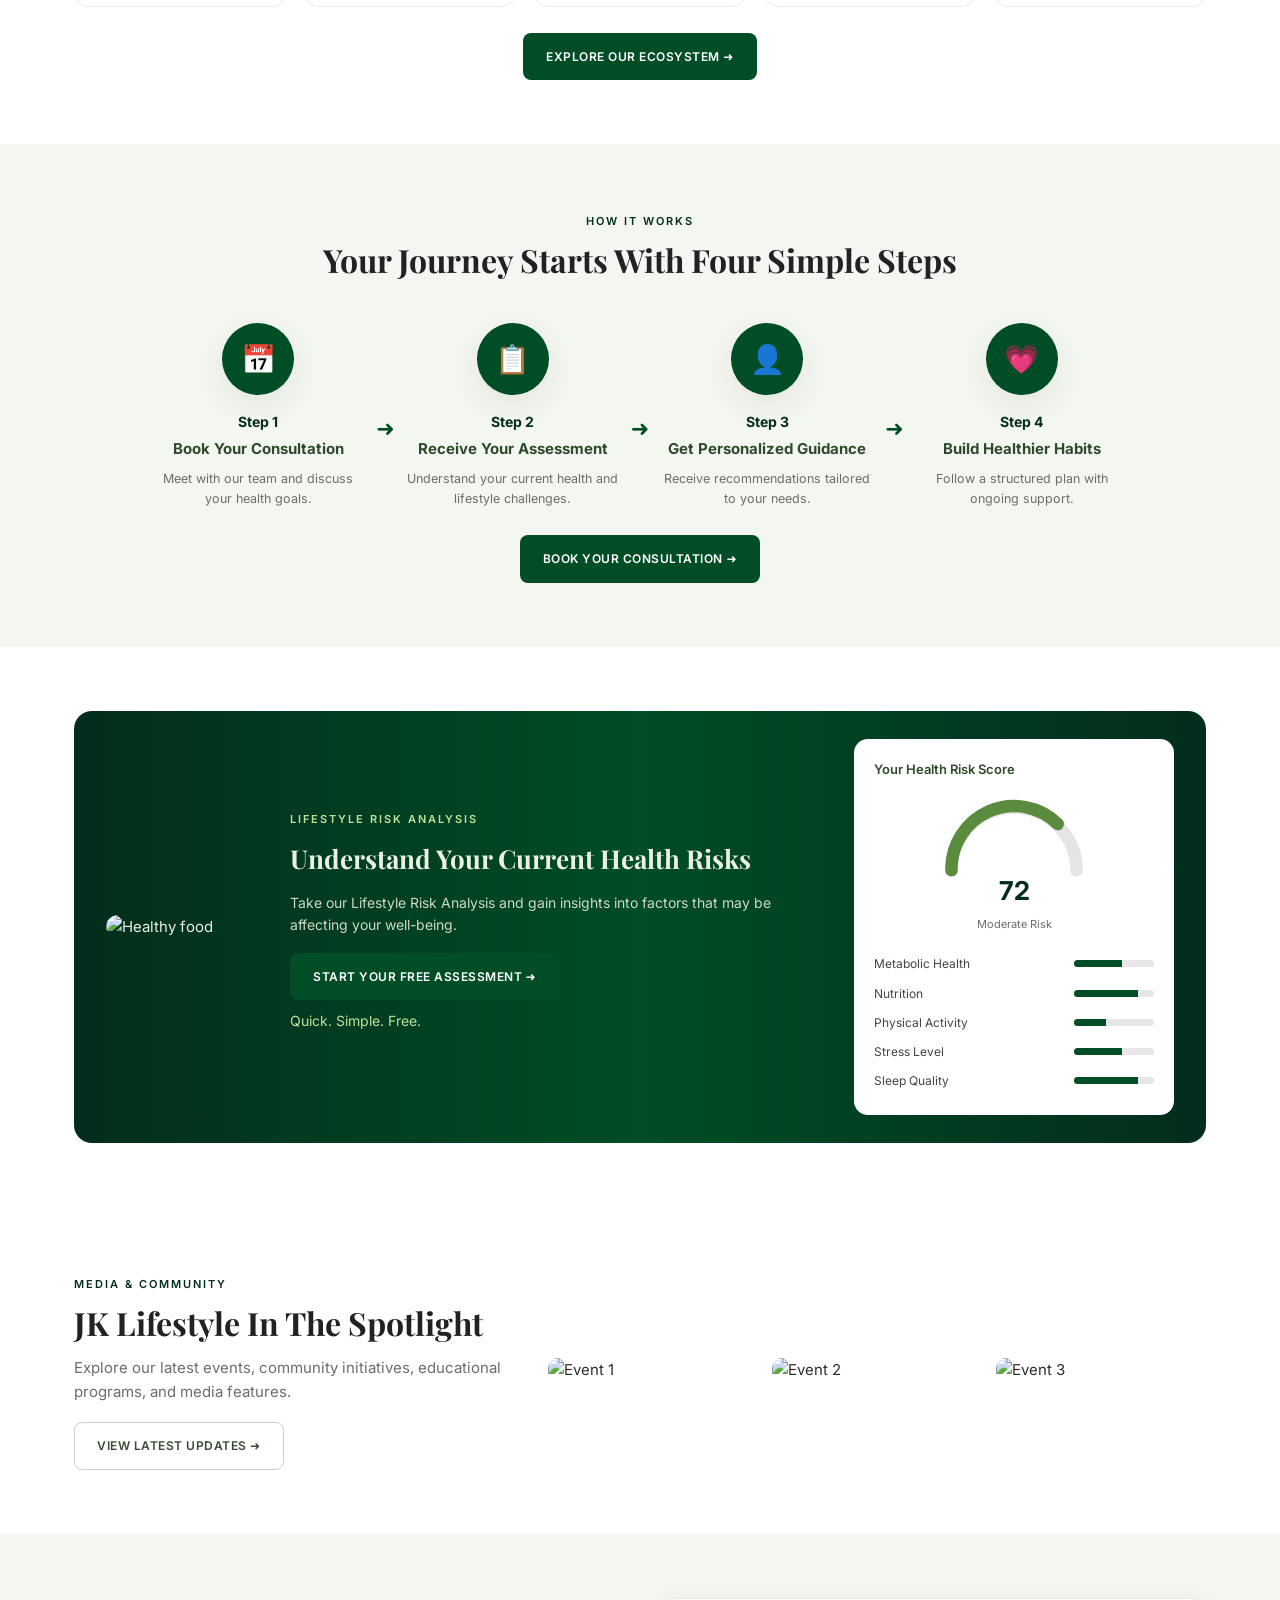
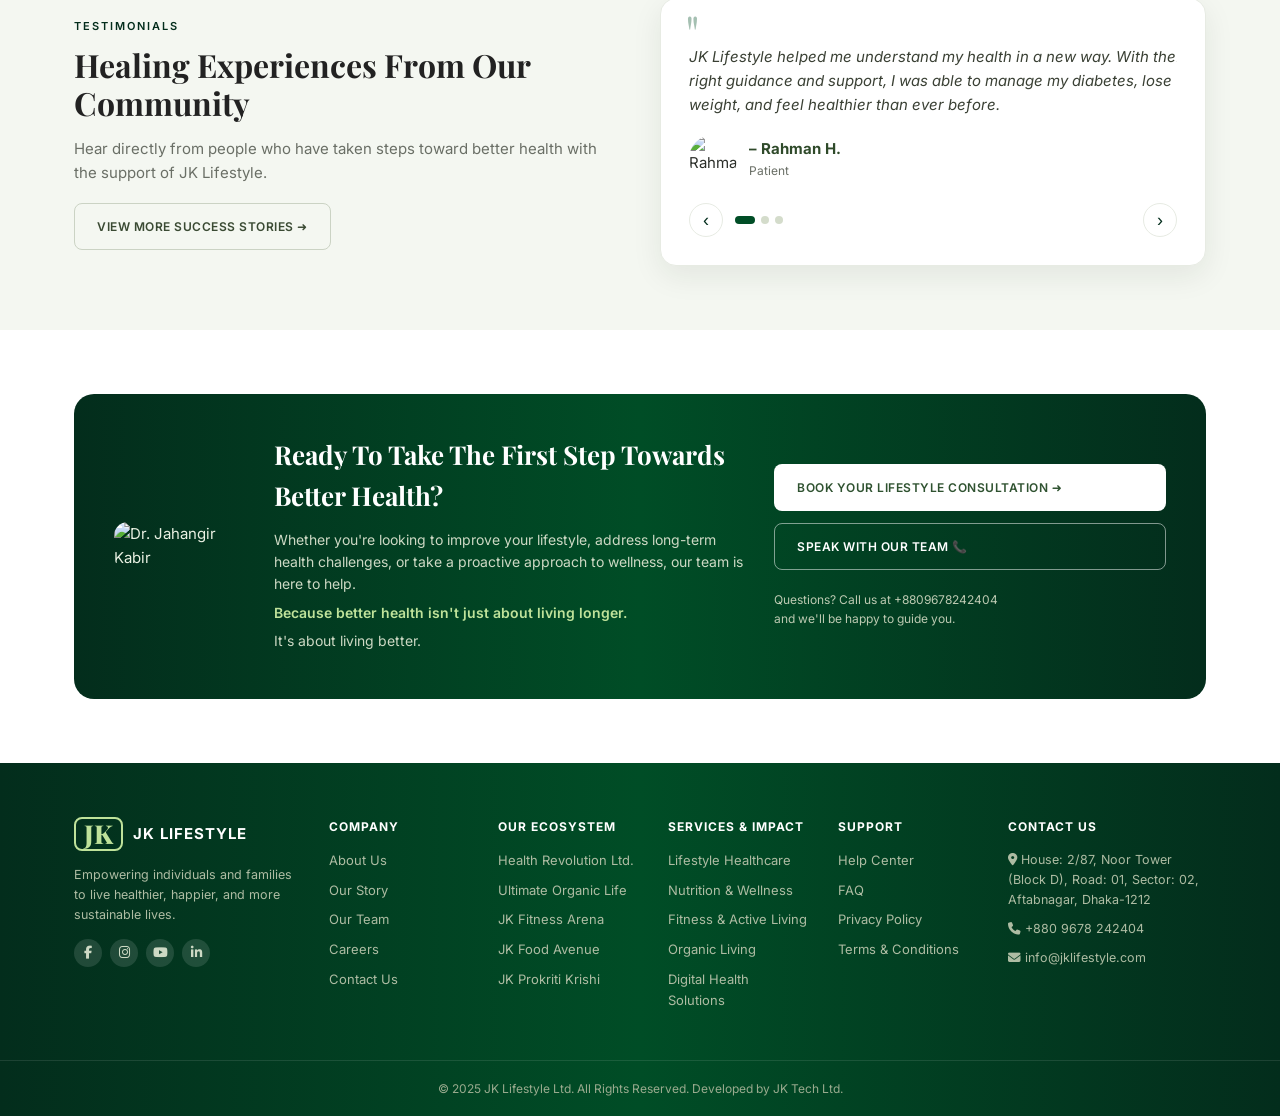
==== commit 1815a455: "Add Blog page; make header and footer identical across all pages; apply verified blog a11y and respo" ====
--- a/index.html
+++ b/index.html
@@ -17,7 +17,7 @@
   <div class="container top-content">
     <div class="top-left">
       <span><i class="fas fa-location-dot" aria-hidden="true"></i> Aftabnagar, Dhaka, Bangladesh</span>
-      <span><i class="fas fa-phone" aria-hidden="true"></i> +8809678242404</span>
+      <span><i class="fas fa-phone" aria-hidden="true"></i> +880 9678 242404</span>
     </div>
     <div class="top-right">
       <a href="#" aria-label="Facebook"><i class="fab fa-facebook-f"></i></a>
@@ -40,14 +40,14 @@
         <li><a href="index.html" class="active">Home</a></li>
         <li><a href="about.html">About Us</a></li>
         <li class="dropdown"><a href="#">Our Ecosystem <i class="fas fa-chevron-down" aria-hidden="true"></i></a></li>
-        <li><a href="#">Services</a></li>
-        <li><a href="#">Media &amp; Community</a></li>
+        <li><a href="#">Services &amp; Impact</a></li>
+        <li><a href="blog.html">Blog</a></li>
         <li><a href="#">Contact Us</a></li>
-        <li class="nav-cta"><a href="#" class="consult-btn">BOOK A CONSULTATION</a></li>
+        <li class="nav-cta"><a href="#" class="consult-btn">BOOK AN APPOINTMENT</a></li>
       </ul>
     </nav>
 
-    <a href="#" class="consult-btn consult-btn--header">BOOK A CONSULTATION</a>
+    <a href="#" class="consult-btn consult-btn--header">BOOK AN APPOINTMENT</a>
     <button class="menu-toggle" id="menuToggle" aria-label="Open menu" aria-controls="navMenu" aria-expanded="false">
       <i class="fas fa-bars" aria-hidden="true"></i>
     </button>
@@ -82,7 +82,7 @@
     </div>
     <div class="hero__media">
       <div class="hero__blob"></div>
-      <img src="https://placehold.co/520x640/eef3ea/3a5a2a?text=Founder+Portrait" alt="Founder portrait" class="hero__img" />
+      <img src="Dr. Jahangir Kabir.png" alt="Founder portrait" class="hero__img" />
       <figure class="hero__badge">
         <img src="https://placehold.co/96x96/0a3b24/cfe0b8?text=JK" alt="" />
         <figcaption><strong>Trusted Care</strong><span>10 Lac+ patients guided to better health</span></figcaption>
@@ -153,7 +153,7 @@
 <section class="section founder">
   <div class="container founder__inner">
     <div class="founder__media">
-      <img src="https://placehold.co/440x300/dfe6da/3a5a2a?text=Dr.+Jahangir+Kabir" alt="Dr. Jahangir Kabir" />
+      <img src="Dr. Jahangir Kabir.png" alt="Dr. Jahangir Kabir" />
     </div>
     <div class="founder__content">
       <span class="eyebrow">FOUNDER</span>
@@ -388,56 +388,43 @@
 <footer class="footer">
   <div class="container footer__inner">
     <div class="footer__brand">
-      <a href="#" class="brand brand--light">
+      <a href="index.html" class="brand brand--light">
         <span class="brand__mark">JK</span>
         <span class="brand__name">JK LIFESTYLE</span>
       </a>
-      <p>Building a healthier Bangladesh through lifestyle transformation, education, and a complete healthcare ecosystem.</p>
+      <p>Empowering individuals and families to live healthier, happier, and more sustainable lives.</p>
       <div class="footer__social">
-        <a href="#" aria-label="Facebook">f</a><a href="#" aria-label="Instagram">⌾</a><a href="#" aria-label="YouTube">▶</a><a href="#" aria-label="LinkedIn">in</a>
+        <a href="#" aria-label="Facebook"><i class="fab fa-facebook-f"></i></a>
+        <a href="#" aria-label="Instagram"><i class="fab fa-instagram"></i></a>
+        <a href="#" aria-label="YouTube"><i class="fab fa-youtube"></i></a>
+        <a href="#" aria-label="LinkedIn"><i class="fab fa-linkedin-in"></i></a>
       </div>
     </div>
     <div class="footer__col">
       <h4>COMPANY</h4>
-      <a href="#">About Us</a>
-      <a href="#">Our Story</a>
-      <a href="#">Our Approach</a>
-      <a href="#">Careers</a>
-      <a href="#">Contact Us</a>
+      <a href="about.html">About Us</a><a href="#">Our Story</a><a href="#">Our Team</a><a href="#">Careers</a><a href="#">Contact Us</a>
     </div>
     <div class="footer__col">
       <h4>OUR ECOSYSTEM</h4>
-      <a href="#">Health Revolution Ltd.</a>
-      <a href="#">Ultimate Organic Life</a>
-      <a href="#">JK Fitness Arena</a>
-      <a href="#">JK Food Avenue</a>
-      <a href="#">JK Prokriti Krishi</a>
+      <a href="#">Health Revolution Ltd.</a><a href="#">Ultimate Organic Life</a><a href="#">JK Fitness Arena</a><a href="#">JK Food Avenue</a><a href="#">JK Prokriti Krishi</a>
     </div>
     <div class="footer__col">
-      <h4>OUR SERVICES</h4>
-      <a href="#">Wellness Care</a>
-      <a href="#">Food &amp; Nutrition</a>
-      <a href="#">Lifestyle Medicine</a>
-      <a href="#">Programs</a>
-      <a href="#">All Services</a>
+      <h4>SERVICES &amp; IMPACT</h4>
+      <a href="#">Lifestyle Healthcare</a><a href="#">Nutrition &amp; Wellness</a><a href="#">Fitness &amp; Active Living</a><a href="#">Organic Living</a><a href="#">Digital Health Solutions</a>
     </div>
     <div class="footer__col">
       <h4>SUPPORT</h4>
-      <a href="#">Help Center</a>
-      <a href="#">FAQs</a>
-      <a href="#">Privacy Policy</a>
-      <a href="#">Terms &amp; Conditions</a>
-      <a href="#">Disclaimer</a>
+      <a href="#">Help Center</a><a href="#">FAQ</a><a href="#">Privacy Policy</a><a href="#">Terms &amp; Conditions</a>
     </div>
     <div class="footer__col footer__contact">
       <h4>CONTACT US</h4>
-      <p>📞 +8809678242404</p>
-      <p>✉️ info@ultimateorganiclife.com</p>
-      <p>📍 House: 29/31, Noor Tower, Block D, Road 01, Sector 02, Jahirul Islam City, Aftabnagar, Badda, Dhaka 1212</p>
+      <p><i class="fas fa-location-dot"></i> House: 2/87, Noor Tower (Block D), Road: 01, Sector: 02, Aftabnagar, Dhaka-1212</p>
+      <p><i class="fas fa-phone"></i> +880 9678 242404</p>
+      <p><i class="fas fa-envelope"></i> info@jklifestyle.com</p>
     </div>
   </div>
   <div class="footer__bottom">
-    <div class="container">© 2025 JK Lifestyle Ltd. All Rights Reserved.</div>
+    <div class="container">© 2025 JK Lifestyle Ltd. All Rights Reserved. Developed by JK Tech Ltd.</div>
   </div>
 </footer>
 
--- a/styles.css
+++ b/styles.css
@@ -32,6 +32,7 @@
 a{text-decoration:none;color:inherit}
 .container{max-width:var(--maxw);margin:0 auto;padding:0 24px}
 .center{text-align:center;margin-top:26px}
+.sr-only{position:absolute;width:1px;height:1px;padding:0;margin:-1px;overflow:hidden;clip:rect(0,0,0,0);white-space:nowrap;border:0}
 
 /* ===== HEADINGS / SHARED ===== */
 .section{padding:64px 0}
@@ -440,3 +441,97 @@
   .abouthero__stats{gap:16px}
   .story__badge{right:8px;bottom:8px;padding:10px 12px}
 }
+
+/* =========================================================
+   BLOG PAGE  (shares brand tokens, fonts & components)
+   ========================================================= */
+/* --- Blog hero --- */
+.blog-hero{background:linear-gradient(180deg,#fbfcfa,#f1f5ec)}
+.blog-hero__inner{display:grid;grid-template-columns:1fr 1fr;gap:44px;align-items:center;padding:50px 0}
+.blog-hero__title{font-family:var(--font-display);font-size:46px;line-height:1.1;color:#20251e;margin-bottom:18px}
+.blog-hero__content p{color:var(--muted);margin-bottom:12px;max-width:520px}
+.blog-search{display:flex;gap:10px;margin-top:22px;max-width:440px}
+.blog-search input{flex:1;border:1px solid var(--line);border-radius:8px;padding:13px 16px;font:inherit;font-size:14px;background:#fff;color:var(--ink)}
+.blog-search input:focus{outline:2px solid var(--green);outline-offset:1px;border-color:var(--green)}
+.blog-search button{width:50px;border:none;border-radius:8px;background:var(--green);color:#fff;font-size:16px;cursor:pointer;transition:.2s}
+.blog-search button:hover{background:var(--green-d)}
+.blog-hero__media img{border-radius:16px;width:100%}
+
+/* --- Category filter --- */
+.blog-cats{display:flex;flex-wrap:wrap;gap:10px;margin:-22px 0 0;padding:22px 0 4px}
+.cat-pill{display:inline-flex;align-items:center;gap:7px;background:#fff;border:1px solid var(--line);border-radius:30px;padding:9px 16px;font:inherit;font-size:13px;font-weight:500;color:#3a4a33;cursor:pointer;transition:.2s;white-space:nowrap}
+.cat-pill i{font-size:12px;color:var(--green)}
+.cat-pill:hover{border-color:var(--green);color:var(--green-d)}
+.cat-pill.is-active{background:var(--dark-grad);border-color:transparent;color:#fff}
+.cat-pill.is-active i{color:#bfe29a}
+
+/* --- Article grids --- */
+.blog-articles{padding-top:34px}
+.blog-grid{display:grid;grid-template-columns:repeat(3,1fr);gap:24px;margin-bottom:24px}
+.post-card{display:flex;flex-direction:column;background:#fff;border:1px solid var(--line);border-radius:var(--radius);overflow:hidden;transition:.2s}
+.post-card:hover{box-shadow:var(--shadow);transform:translateY(-4px)}
+.post-card__media{position:relative;display:block;border-radius:0}
+.post-card__media img{width:100%;height:200px;object-fit:cover;border-radius:0}
+.badge{position:absolute;top:12px;left:12px;display:inline-flex;align-items:center;gap:5px;font-size:10px;font-weight:700;letter-spacing:.5px;text-transform:uppercase;padding:5px 10px;border-radius:6px;color:#fff}
+.badge--featured{background:var(--dark-green-2)}
+.badge--video{background:var(--green)}
+.badge--accent{background:var(--green)}
+.post-card__body{display:flex;flex-direction:column;gap:10px;padding:18px 18px 20px;flex:1}
+.post-meta{display:flex;flex-wrap:wrap;align-items:center;gap:8px 14px;font-size:11.5px;color:var(--muted)}
+.post-meta i{margin-right:3px}
+.tag{background:var(--tint);color:var(--green-d);font-weight:600;font-size:11px;padding:3px 9px;border-radius:5px}
+.post-card__title{font-size:17px;line-height:1.35;color:#222;margin:2px 0}
+.post-card__title a:hover{color:var(--green-d)}
+.post-card__body>p{font-size:13px;color:var(--muted);flex:1}
+.read-more{display:inline-flex;align-items:center;gap:6px;font-size:11px;font-weight:700;letter-spacing:.5px;text-transform:uppercase;color:var(--green-d);margin-top:auto}
+.read-more i{transition:transform .2s}
+.read-more:hover i{transform:translateX(3px)}
+[lang="bn"]{line-height:1.6}
+
+/* --- Compact list --- */
+.blog-list{display:grid;grid-template-columns:repeat(3,1fr);gap:20px 24px;margin-top:8px}
+.post-mini{display:flex;gap:14px;align-items:flex-start}
+.post-mini__thumb{flex-shrink:0;width:96px;height:78px;border-radius:10px;overflow:hidden;display:block}
+.post-mini__thumb img{width:100%;height:100%;object-fit:cover;border-radius:10px}
+.post-mini__body{display:flex;flex-direction:column;gap:7px;min-width:0}
+.post-mini__body h4{font-size:13.5px;line-height:1.4;color:#222;font-weight:600}
+.post-mini__body h4 a:hover{color:var(--green-d)}
+.post-mini__body .post-meta{font-size:11px}
+.post-mini__body .read-more{font-size:10px}
+
+/* --- Pagination --- */
+.pagination{display:flex;justify-content:center;align-items:center;gap:8px;flex-wrap:wrap;margin-top:44px}
+.page-btn{min-width:40px;height:40px;display:inline-flex;align-items:center;justify-content:center;gap:6px;padding:0 12px;border:1px solid var(--line);border-radius:8px;font-size:13px;font-weight:600;color:#3a4a33;background:#fff;transition:.2s}
+.page-btn:hover{border-color:var(--green);color:var(--green-d)}
+.page-btn.is-active{background:var(--dark-grad);border-color:transparent;color:#fff}
+.page-btn--nav{font-size:12px;text-transform:uppercase;letter-spacing:.4px}
+.page-ellipsis{color:var(--muted);padding:0 4px}
+
+/* --- Help CTA band --- */
+.help__box{display:grid;grid-template-columns:auto 1fr auto;gap:30px;align-items:center;background:var(--tint);border:1px solid var(--line);border-radius:18px;padding:30px 34px}
+.help__icon{display:grid;place-items:center;width:70px;height:70px;border-radius:50%;background:#fff;border:1px solid var(--line);font-size:28px;color:var(--green)}
+.help__text h2{font-family:var(--font-display);font-size:24px;color:#222;margin-bottom:8px}
+.help__text p{color:var(--muted);font-size:14px;max-width:520px}
+.help__text strong{color:#2f4a2a}
+.help__actions{display:flex;flex-direction:column;gap:10px;min-width:300px}
+.help__actions .btn{justify-content:space-between}
+.help__note{font-size:12px;color:var(--muted);text-align:center;margin-top:2px}
+
+/* --- Blog responsive --- */
+@media(max-width:980px){
+  .blog-hero__inner{grid-template-columns:1fr;padding:38px 0}
+  .blog-grid{grid-template-columns:repeat(2,1fr)}
+  .blog-list{grid-template-columns:repeat(2,1fr)}
+  .help__box{grid-template-columns:auto 1fr;gap:22px}
+  .help__actions{grid-column:1 / -1;min-width:0;width:100%;max-width:480px;margin-inline:auto}
+  .blog-hero__title{font-size:38px}
+}
+@media(max-width:600px){
+  .blog-grid{grid-template-columns:1fr}
+  .blog-list{grid-template-columns:1fr}
+  .blog-hero__title{font-size:30px}
+  .help__box{grid-template-columns:1fr;text-align:center;padding:26px 20px}
+  .help__icon{margin:0 auto}
+  .help__text p{margin:0 auto}
+  .blog-search{max-width:none}
+}
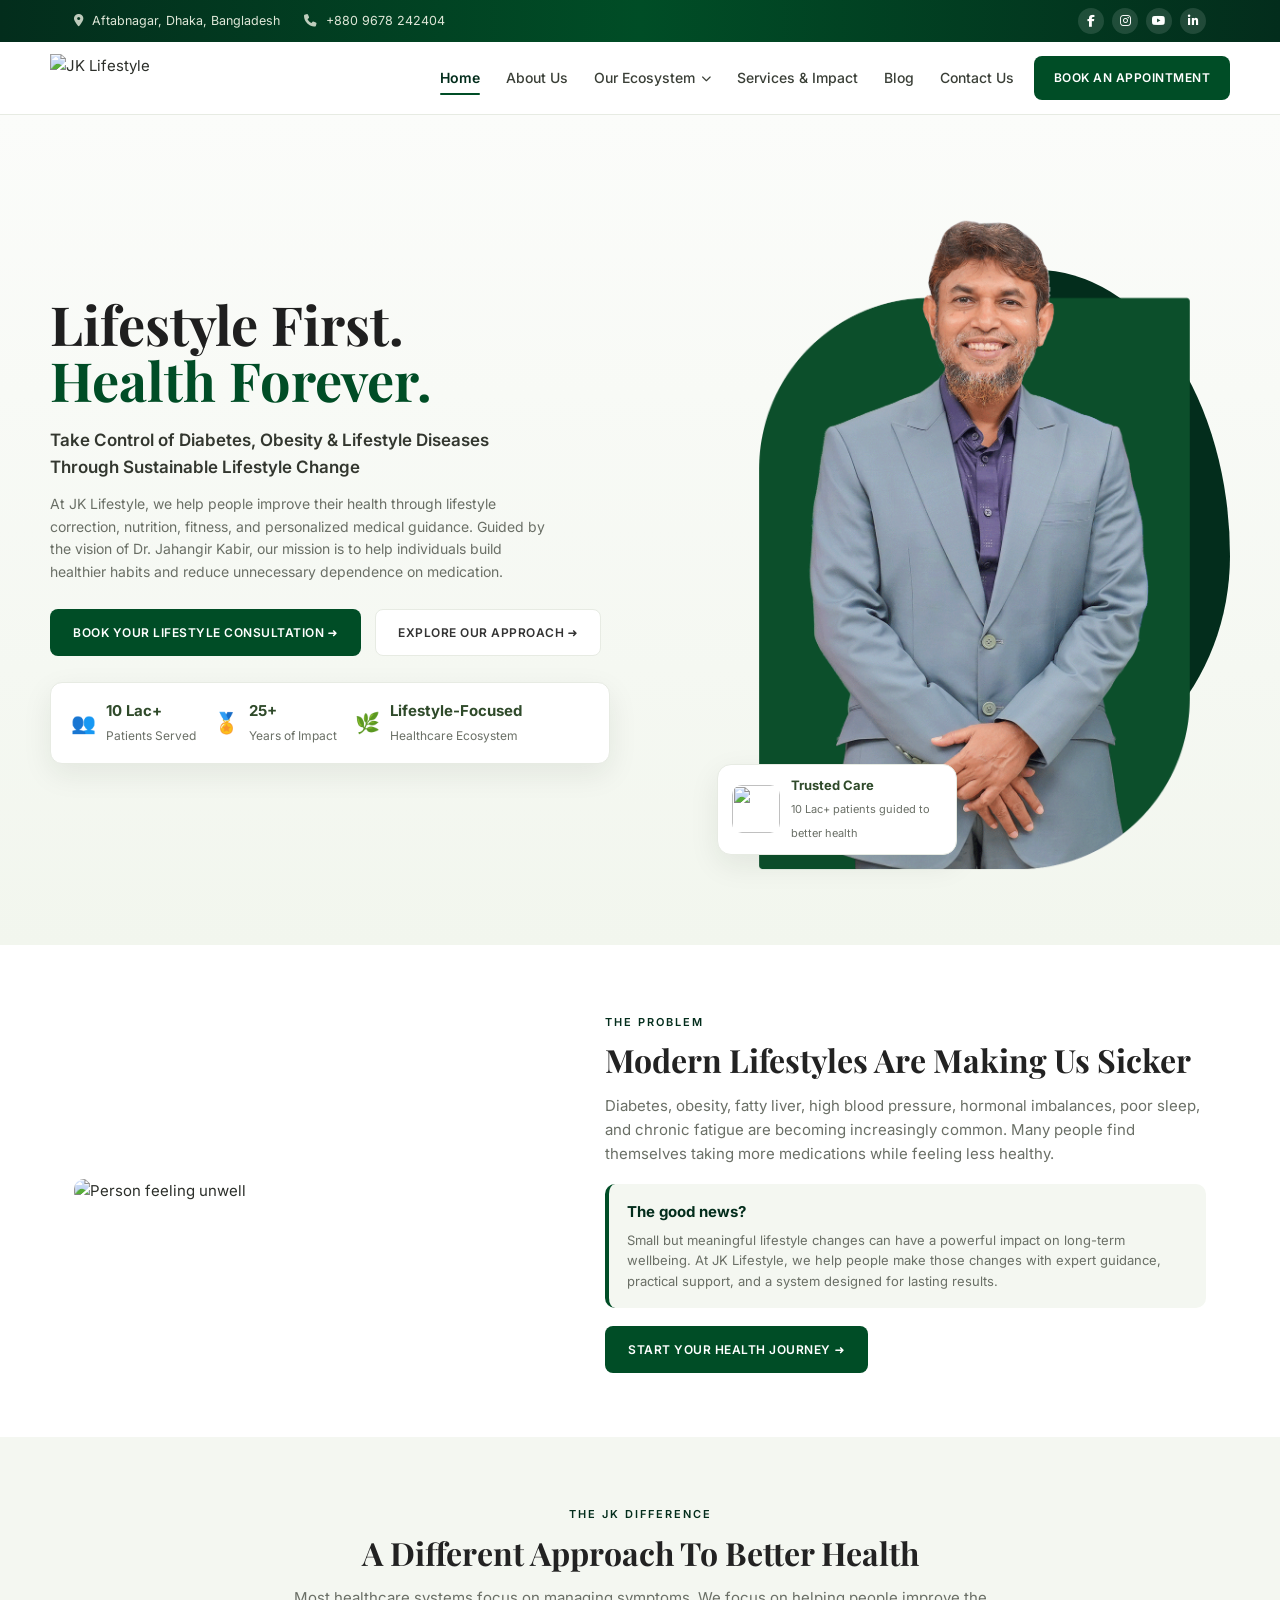
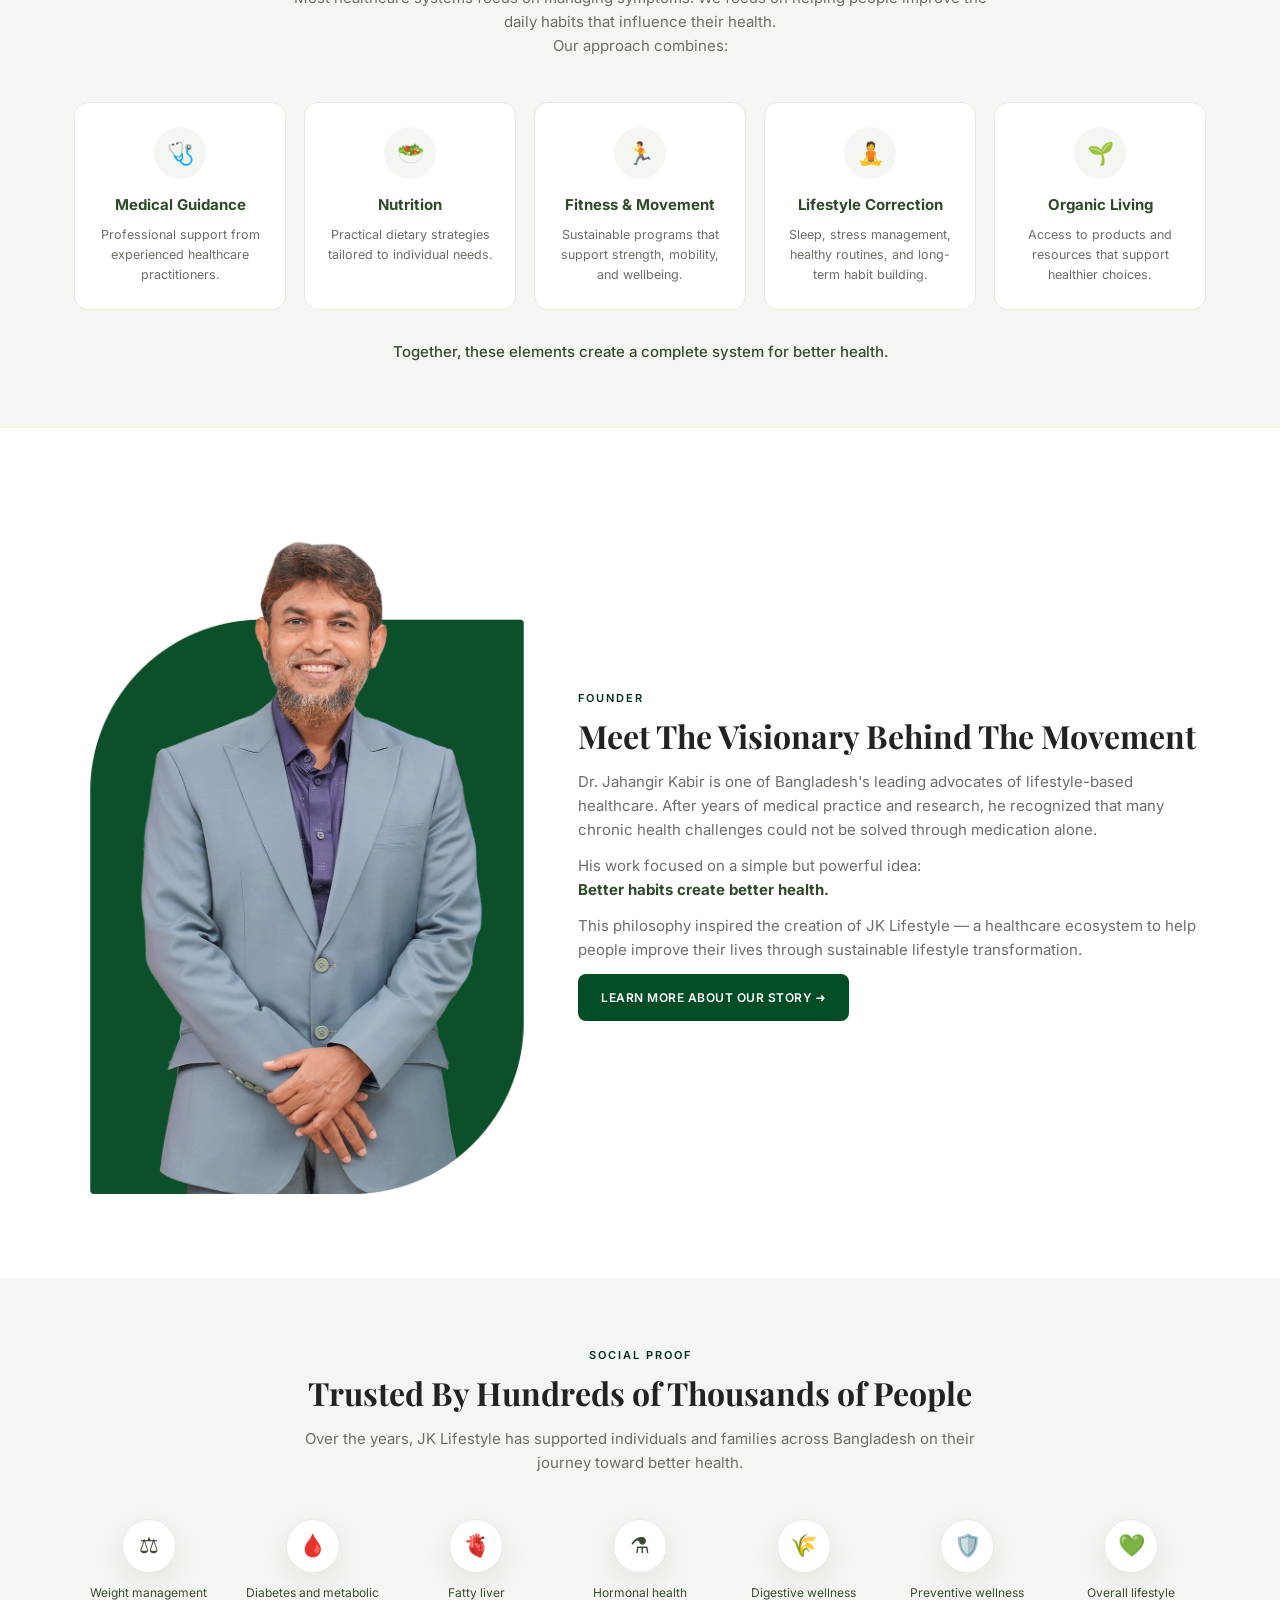
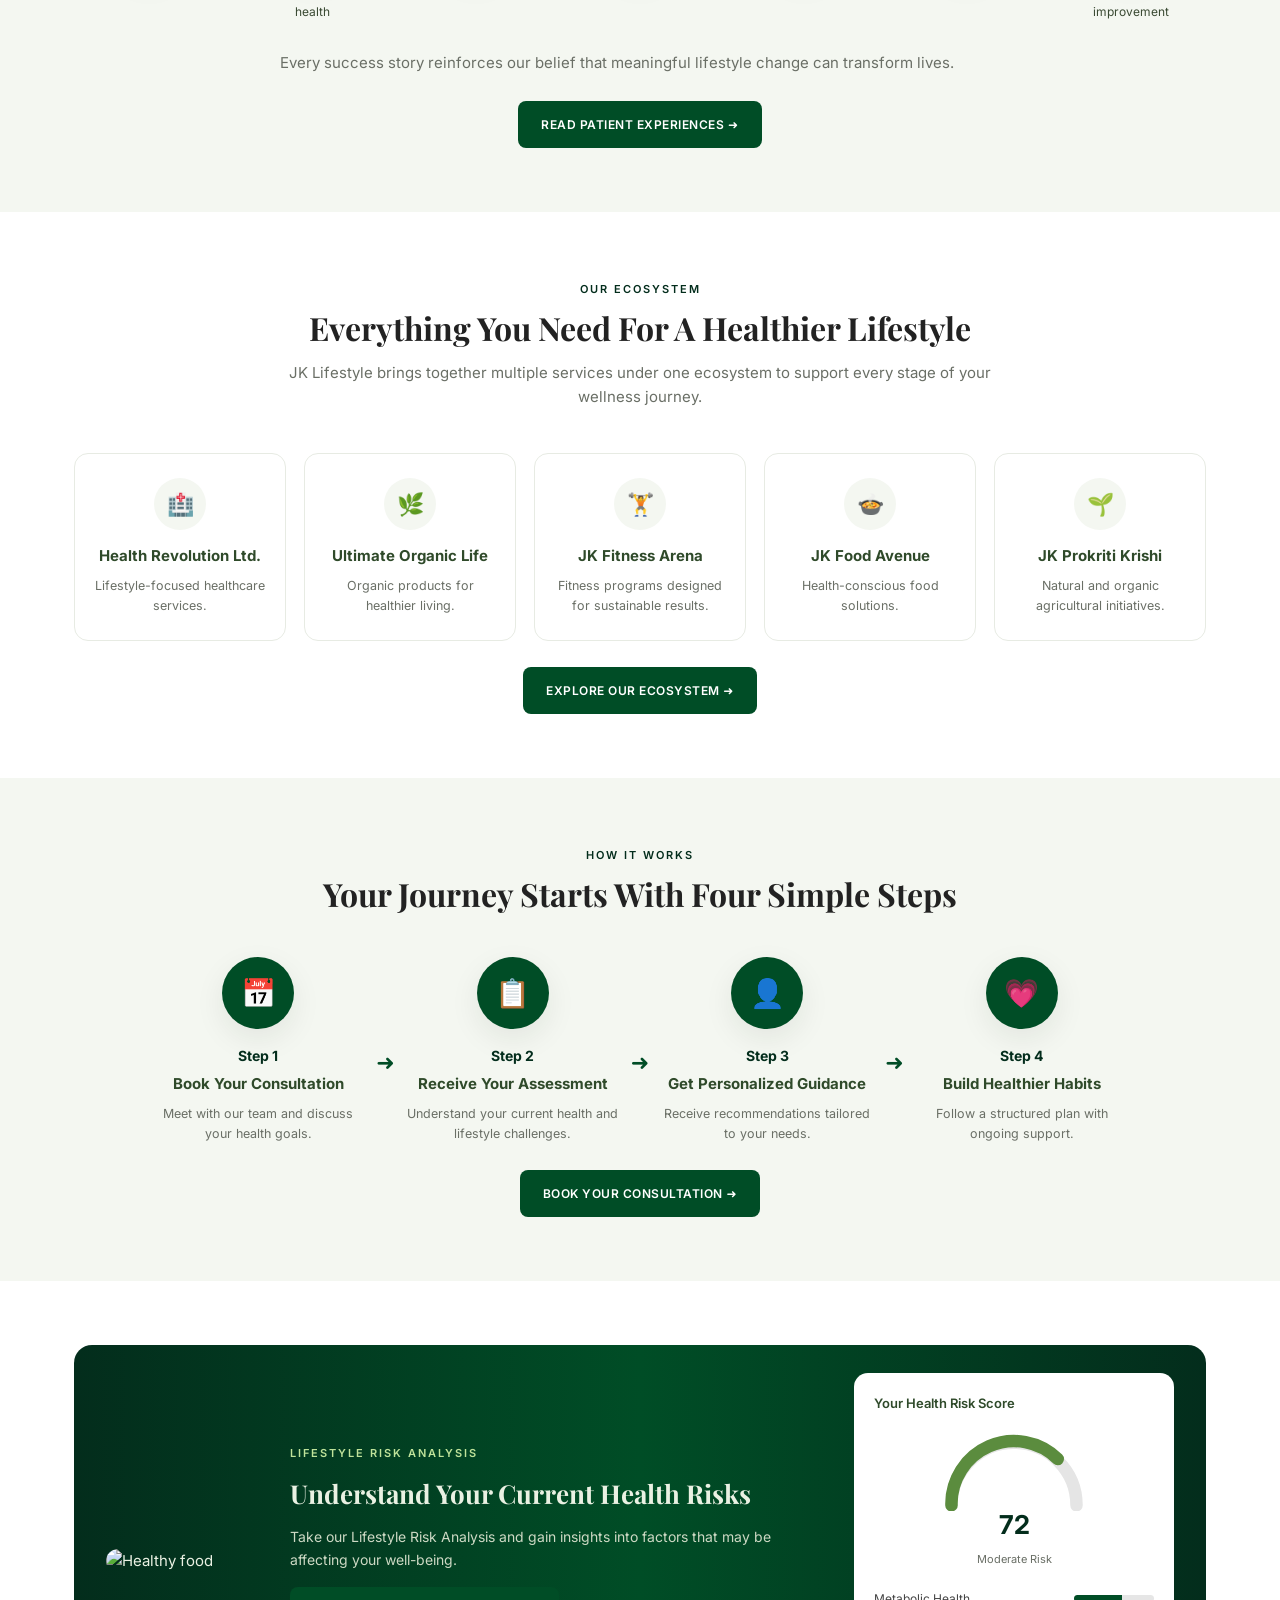
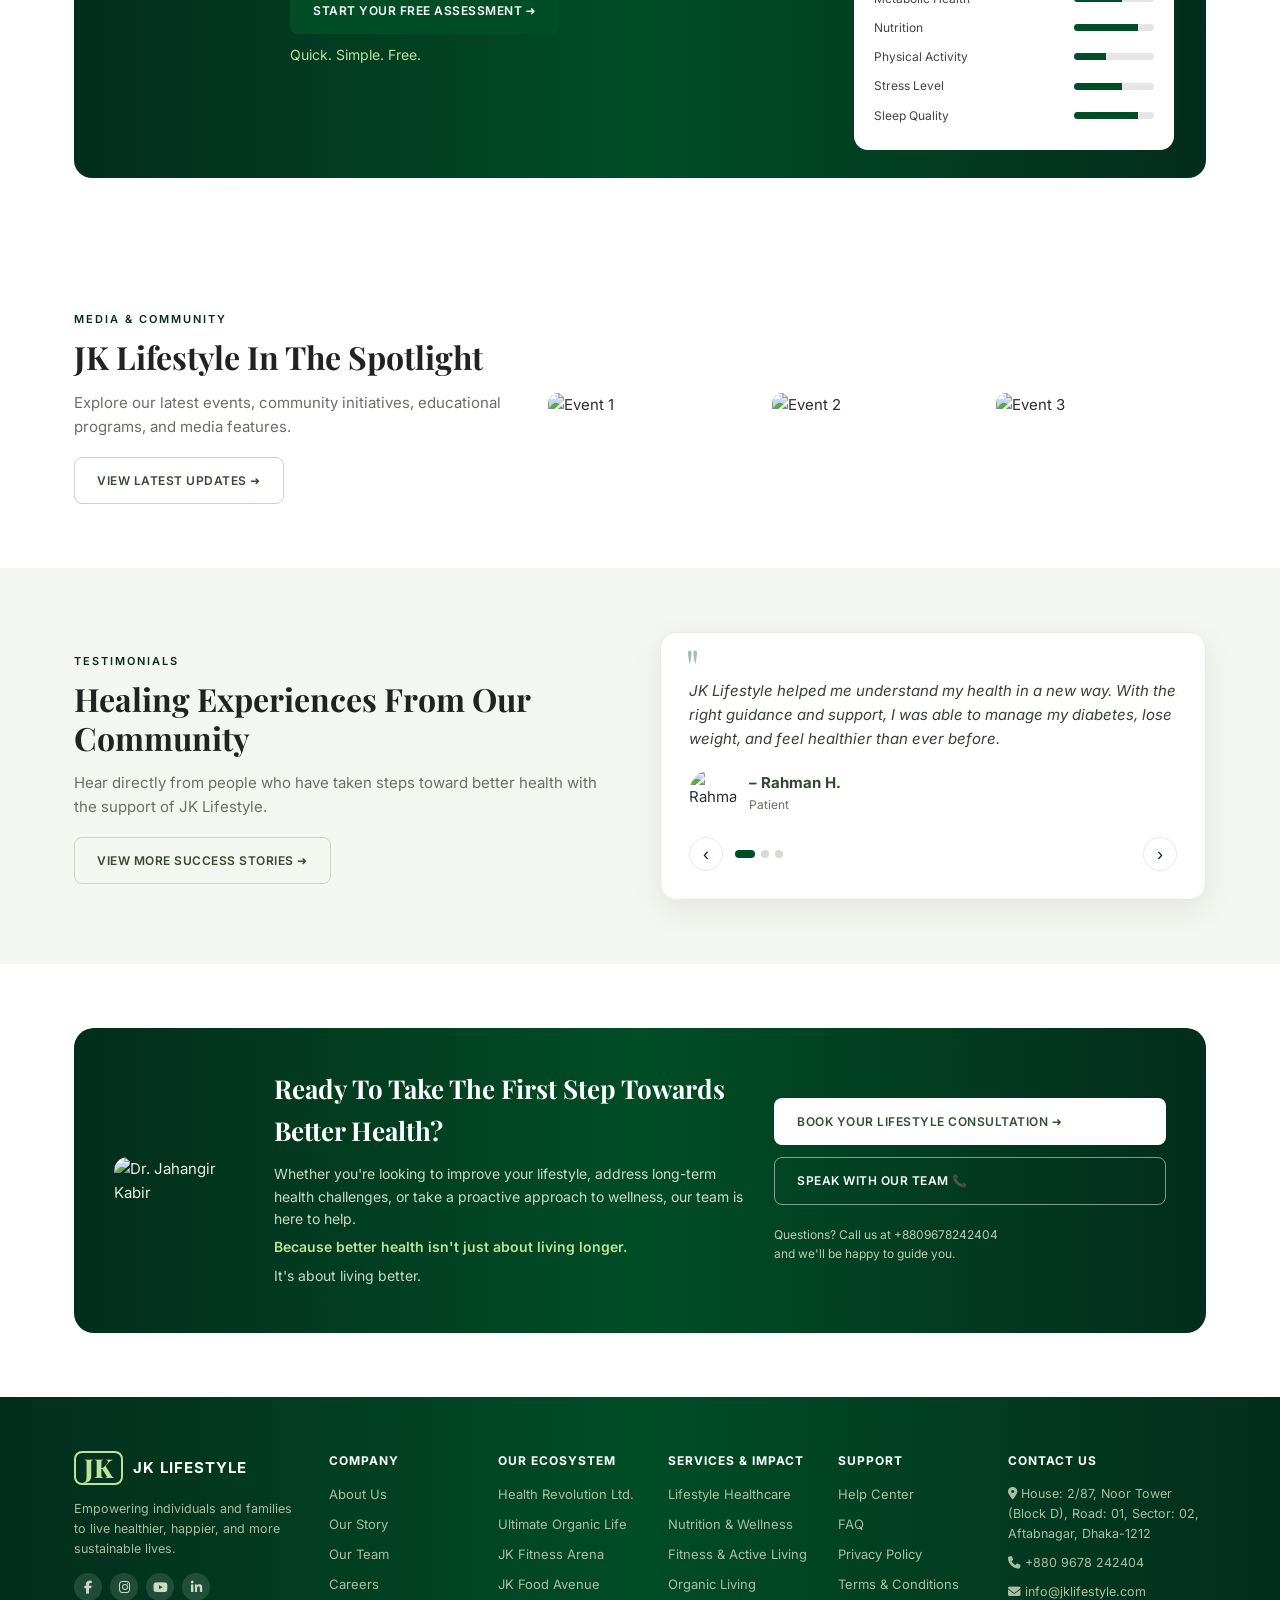
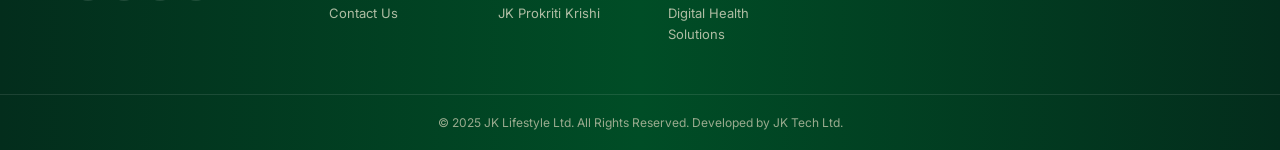
==== commit 6ae8824b: "Fix founder image path to img/ folder" ====
--- a/index.html
+++ b/index.html
@@ -82,7 +82,7 @@
     </div>
     <div class="hero__media">
       <div class="hero__blob"></div>
-      <img src="Dr. Jahangir Kabir.png" alt="Founder portrait" class="hero__img" />
+      <img src="img/Dr. Jahangir Kabir.png" alt="Founder portrait" class="hero__img" />
       <figure class="hero__badge">
         <img src="https://placehold.co/96x96/0a3b24/cfe0b8?text=JK" alt="" />
         <figcaption><strong>Trusted Care</strong><span>10 Lac+ patients guided to better health</span></figcaption>
@@ -153,7 +153,7 @@
 <section class="section founder">
   <div class="container founder__inner">
     <div class="founder__media">
-      <img src="Dr. Jahangir Kabir.png" alt="Dr. Jahangir Kabir" />
+      <img src="img/Dr. Jahangir Kabir.png" alt="Dr. Jahangir Kabir" />
     </div>
     <div class="founder__content">
       <span class="eyebrow">FOUNDER</span>
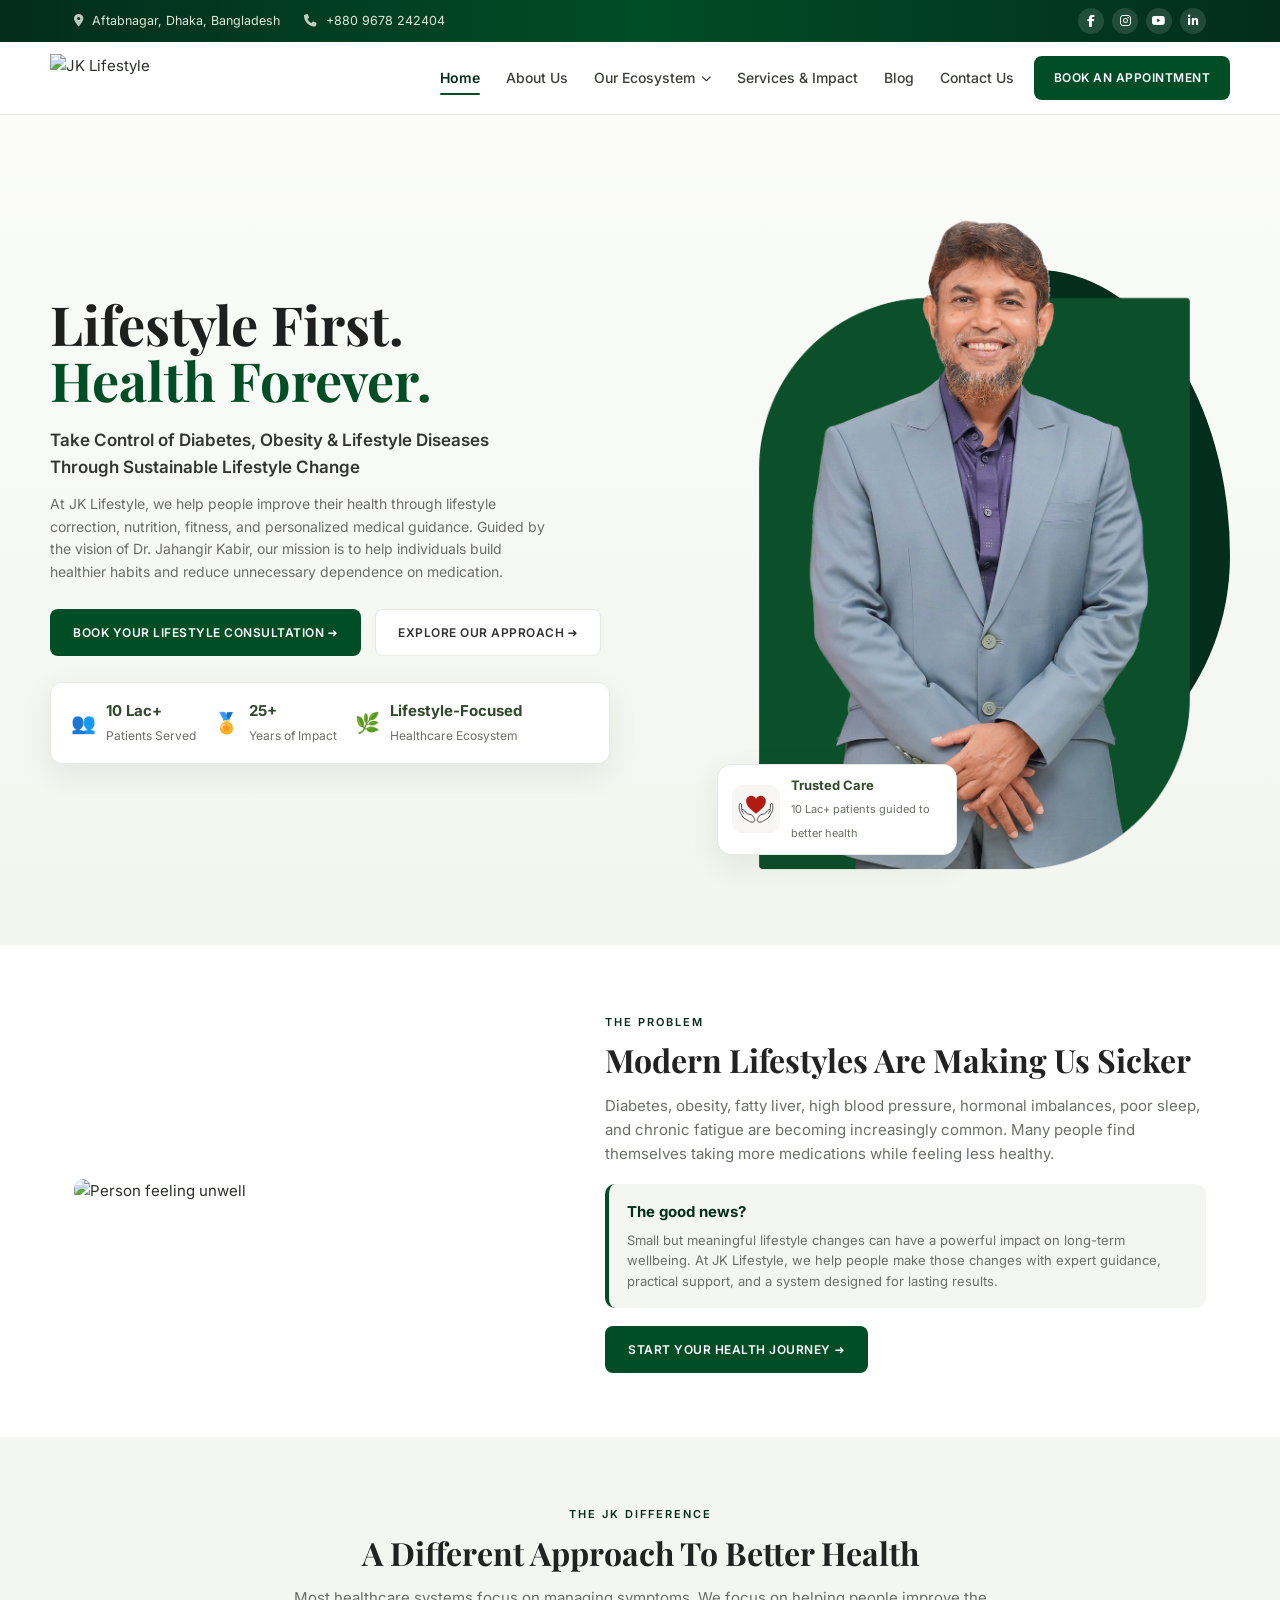
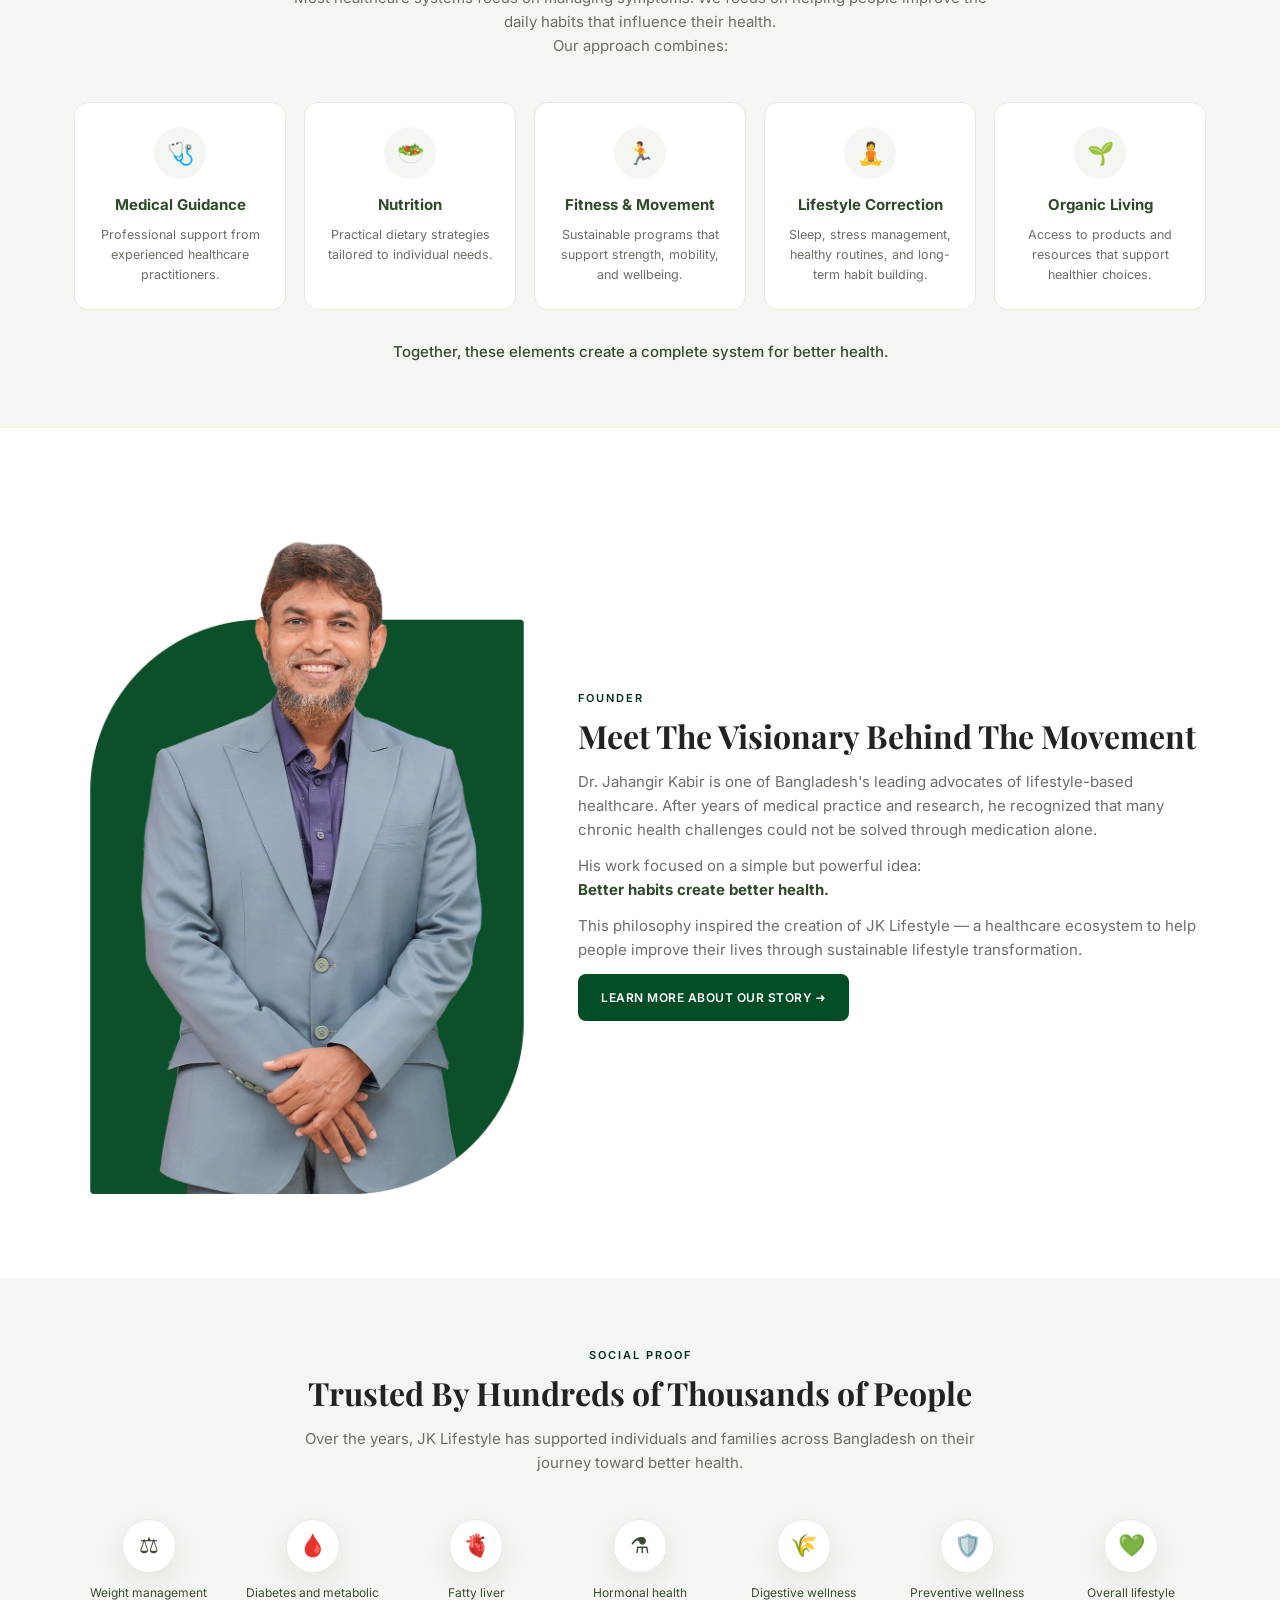
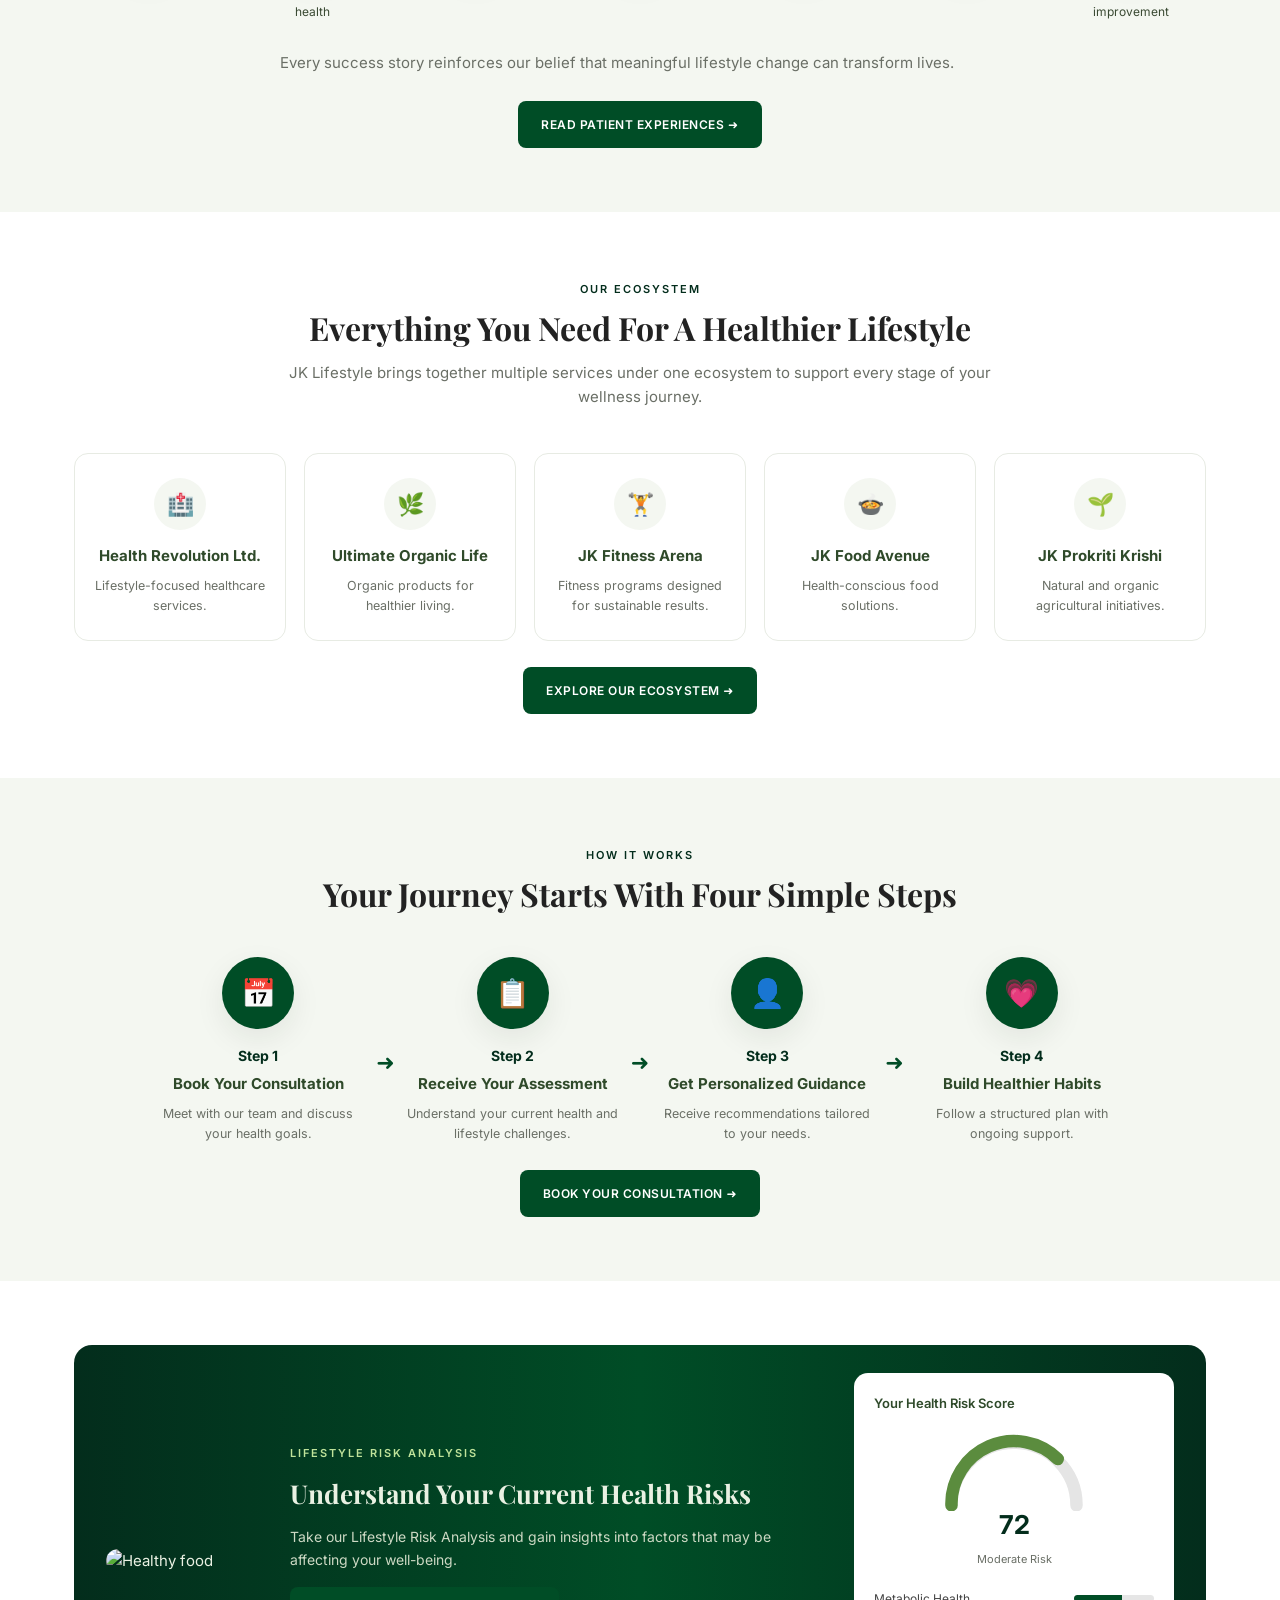
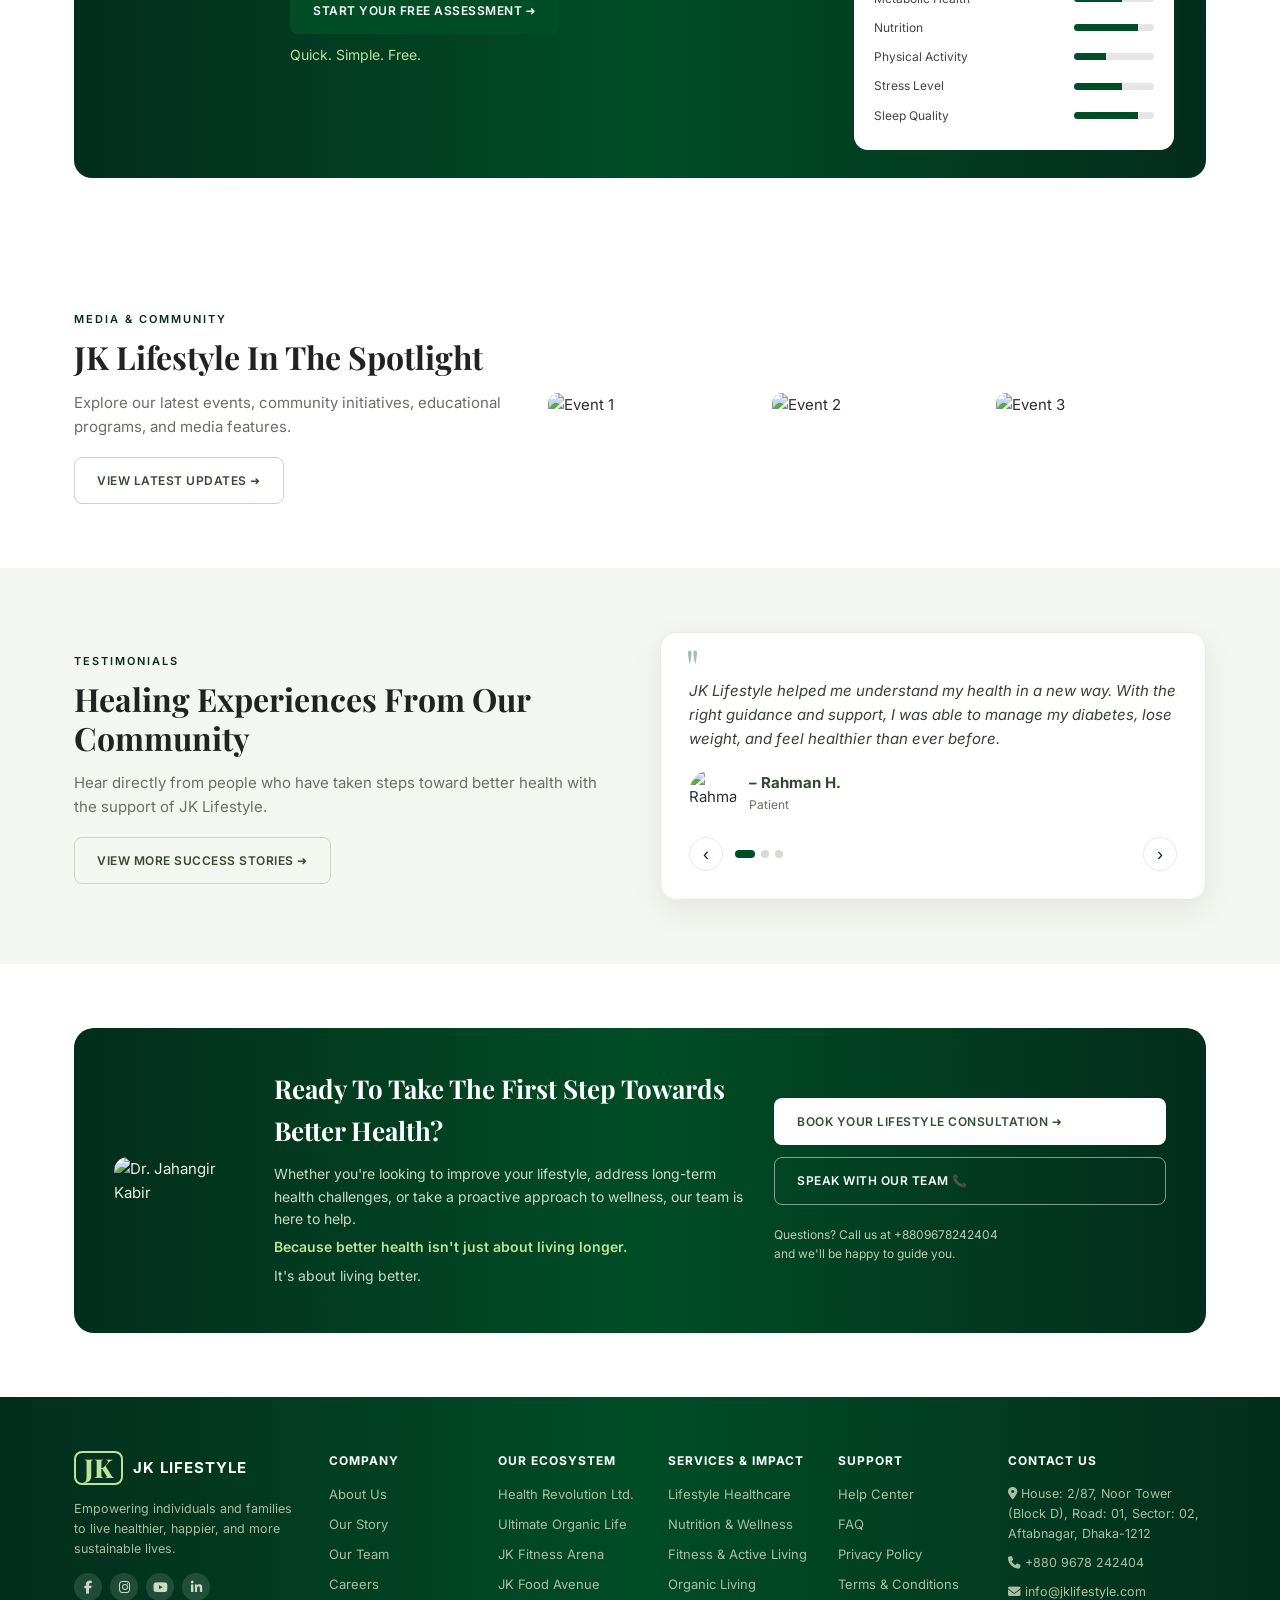
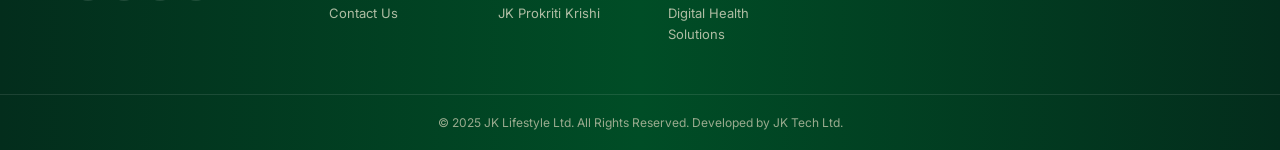
==== commit c509b979: "Wire hero trust icon (img/trusticon.svg); add defensive min-width:0 grid guards" ====
--- a/index.html
+++ b/index.html
@@ -84,7 +84,7 @@
       <div class="hero__blob"></div>
       <img src="img/Dr. Jahangir Kabir.png" alt="Founder portrait" class="hero__img" />
       <figure class="hero__badge">
-        <img src="https://placehold.co/96x96/0a3b24/cfe0b8?text=JK" alt="" />
+        <img src="img/trusticon.svg" alt="" />
         <figcaption><strong>Trusted Care</strong><span>10 Lac+ patients guided to better health</span></figcaption>
       </figure>
     </div>
--- a/styles.css
+++ b/styles.css
@@ -33,6 +33,8 @@
 .container{max-width:var(--maxw);margin:0 auto;padding:0 24px}
 .center{text-align:center;margin-top:26px}
 .sr-only{position:absolute;width:1px;height:1px;padding:0;margin:-1px;overflow:hidden;clip:rect(0,0,0,0);white-space:nowrap;border:0}
+/* prevent grid blowout from wide images (esp. mobile single-column) */
+.hero__inner>*,.problem__inner>*,.founder__inner>*,.abouthero__inner>*,.why__inner>*,.location__inner>*,.media__inner>*,.testi__inner>*{min-width:0}
 
 /* ===== HEADINGS / SHARED ===== */
 .section{padding:64px 0}
@@ -110,7 +112,7 @@
 .stat__icon{font-size:20px}
 .stat strong{display:block;font-size:15px;color:#2f4a2a}
 .stat small{color:var(--muted);font-size:12px}
-.hero__media{position:relative;display:grid;place-items:center}
+.hero__media{position:relative;display:grid;grid-template-columns:minmax(0,1fr);place-items:center}
 .hero__blob{
   position:absolute;width:min(430px,100%);aspect-ratio:43/52;height:auto;background:var(--dark-green);
   border-radius:55% 45% 50% 50%/60% 55% 45% 40%;right:0;
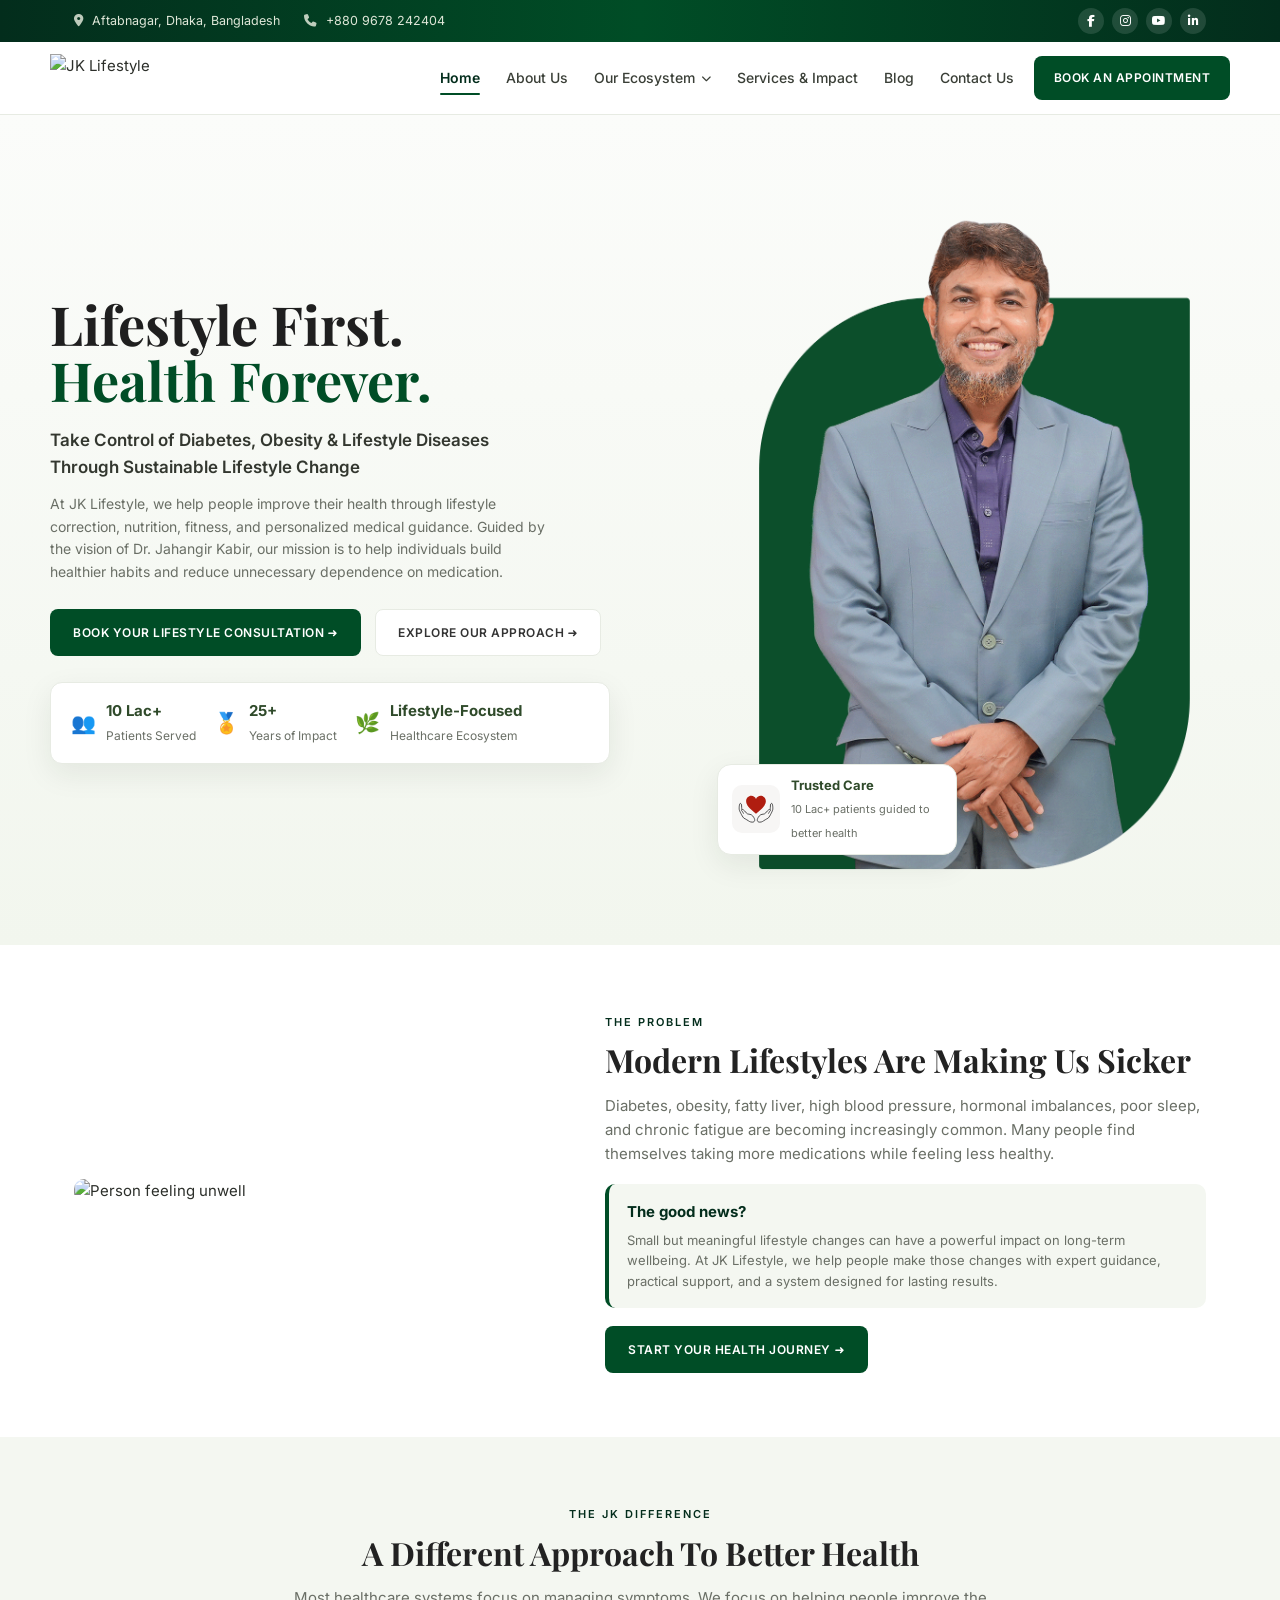
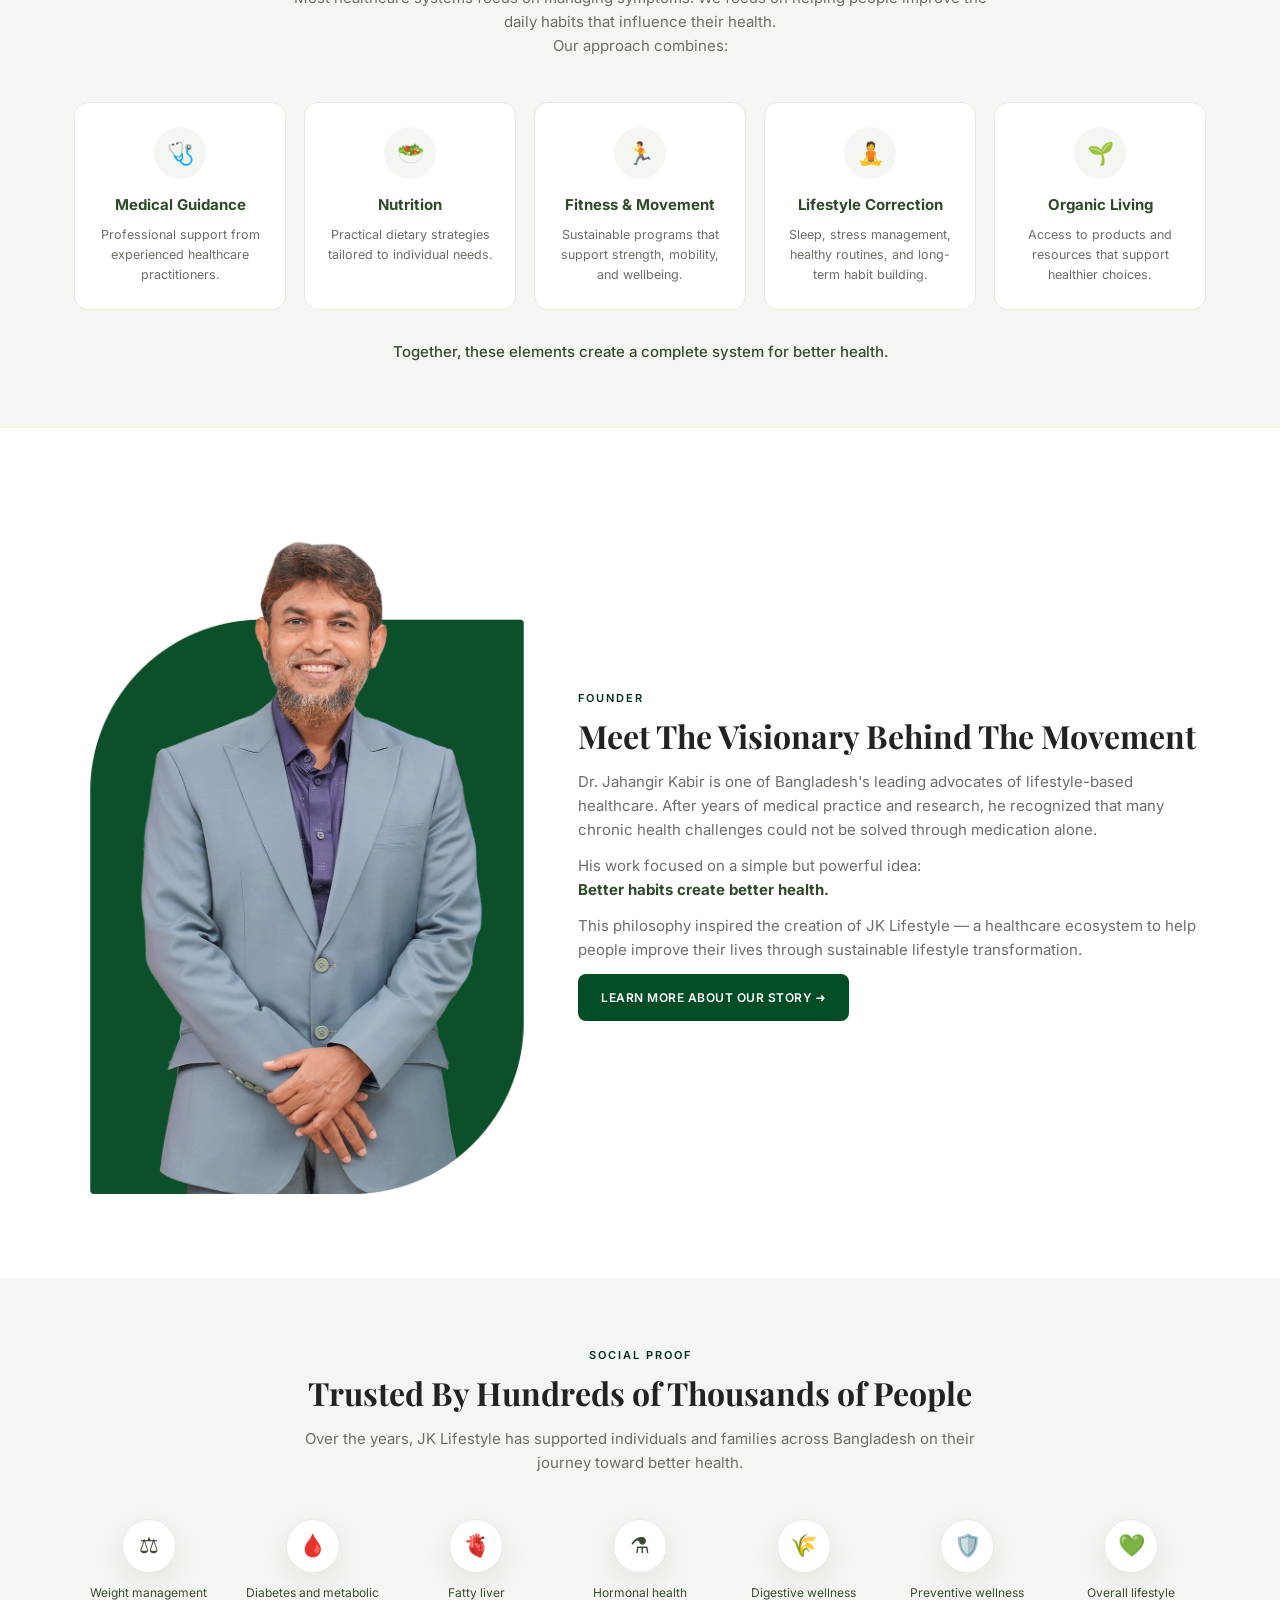
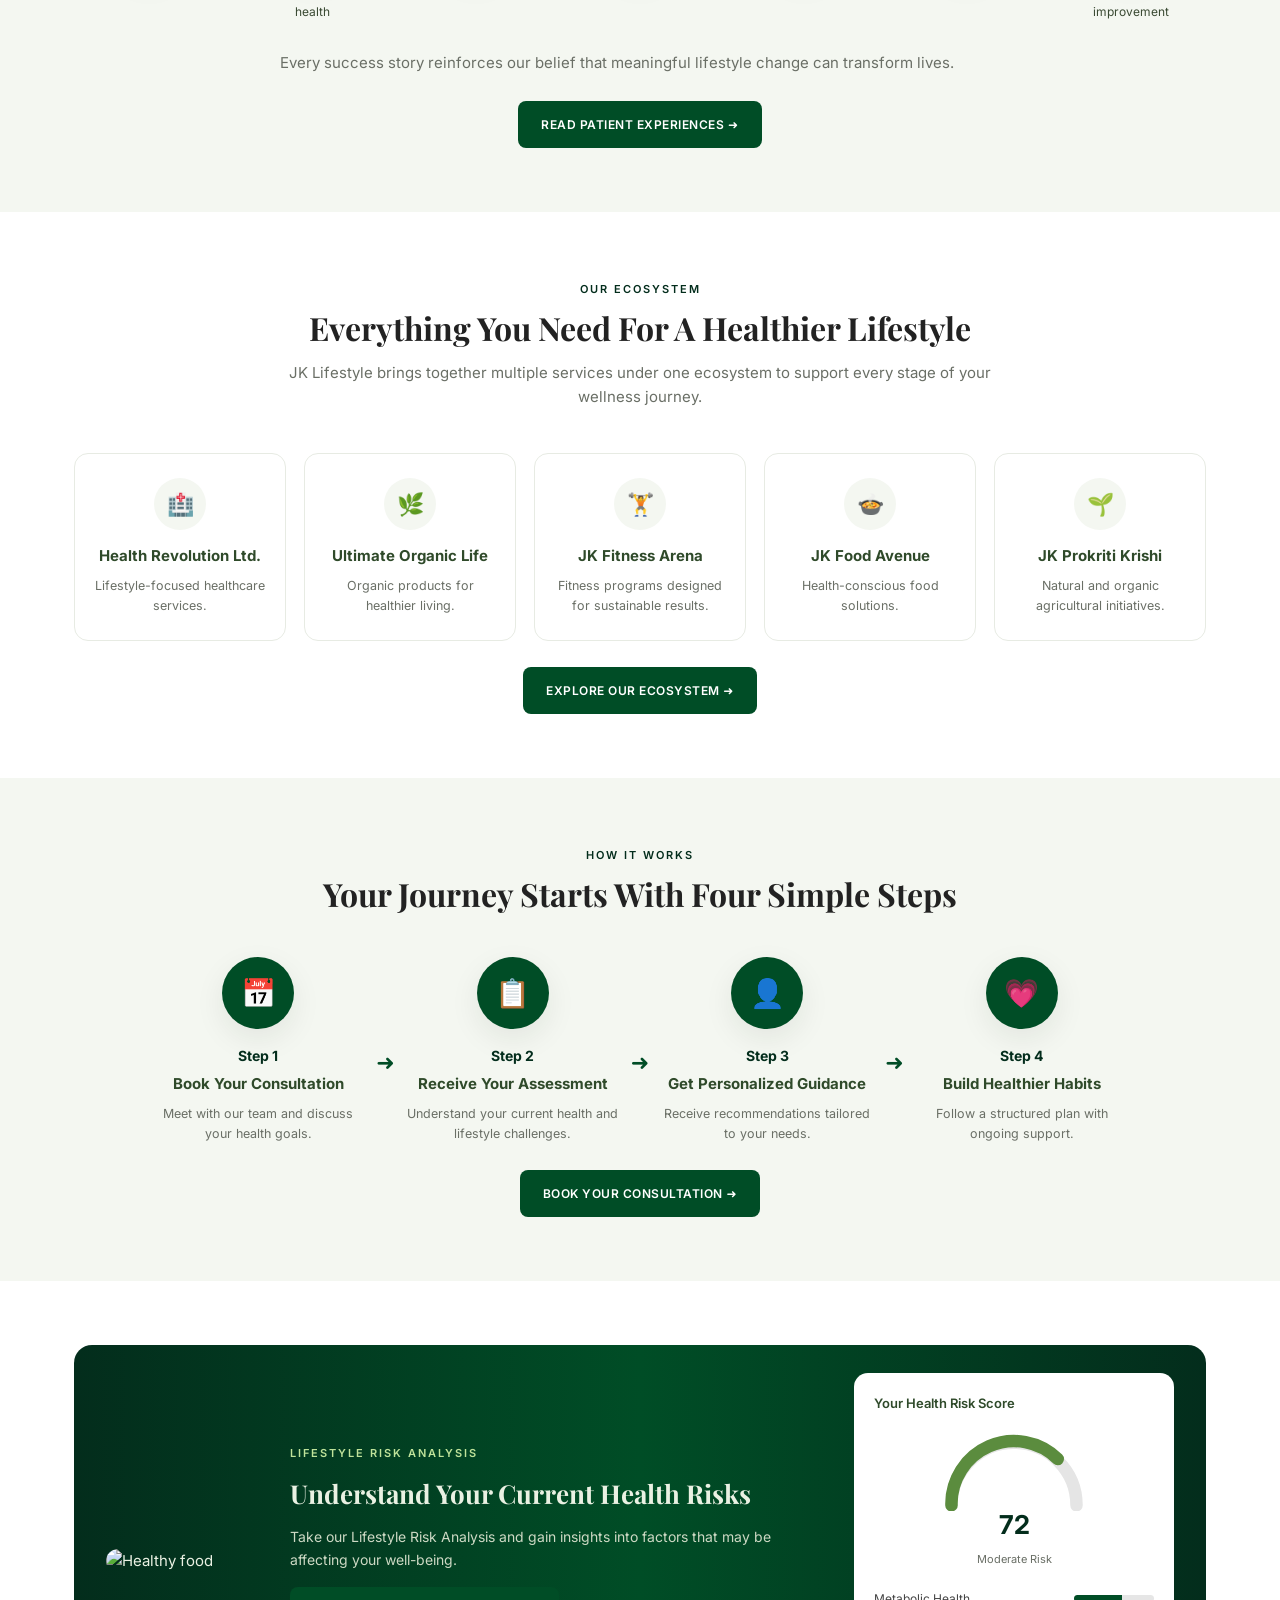
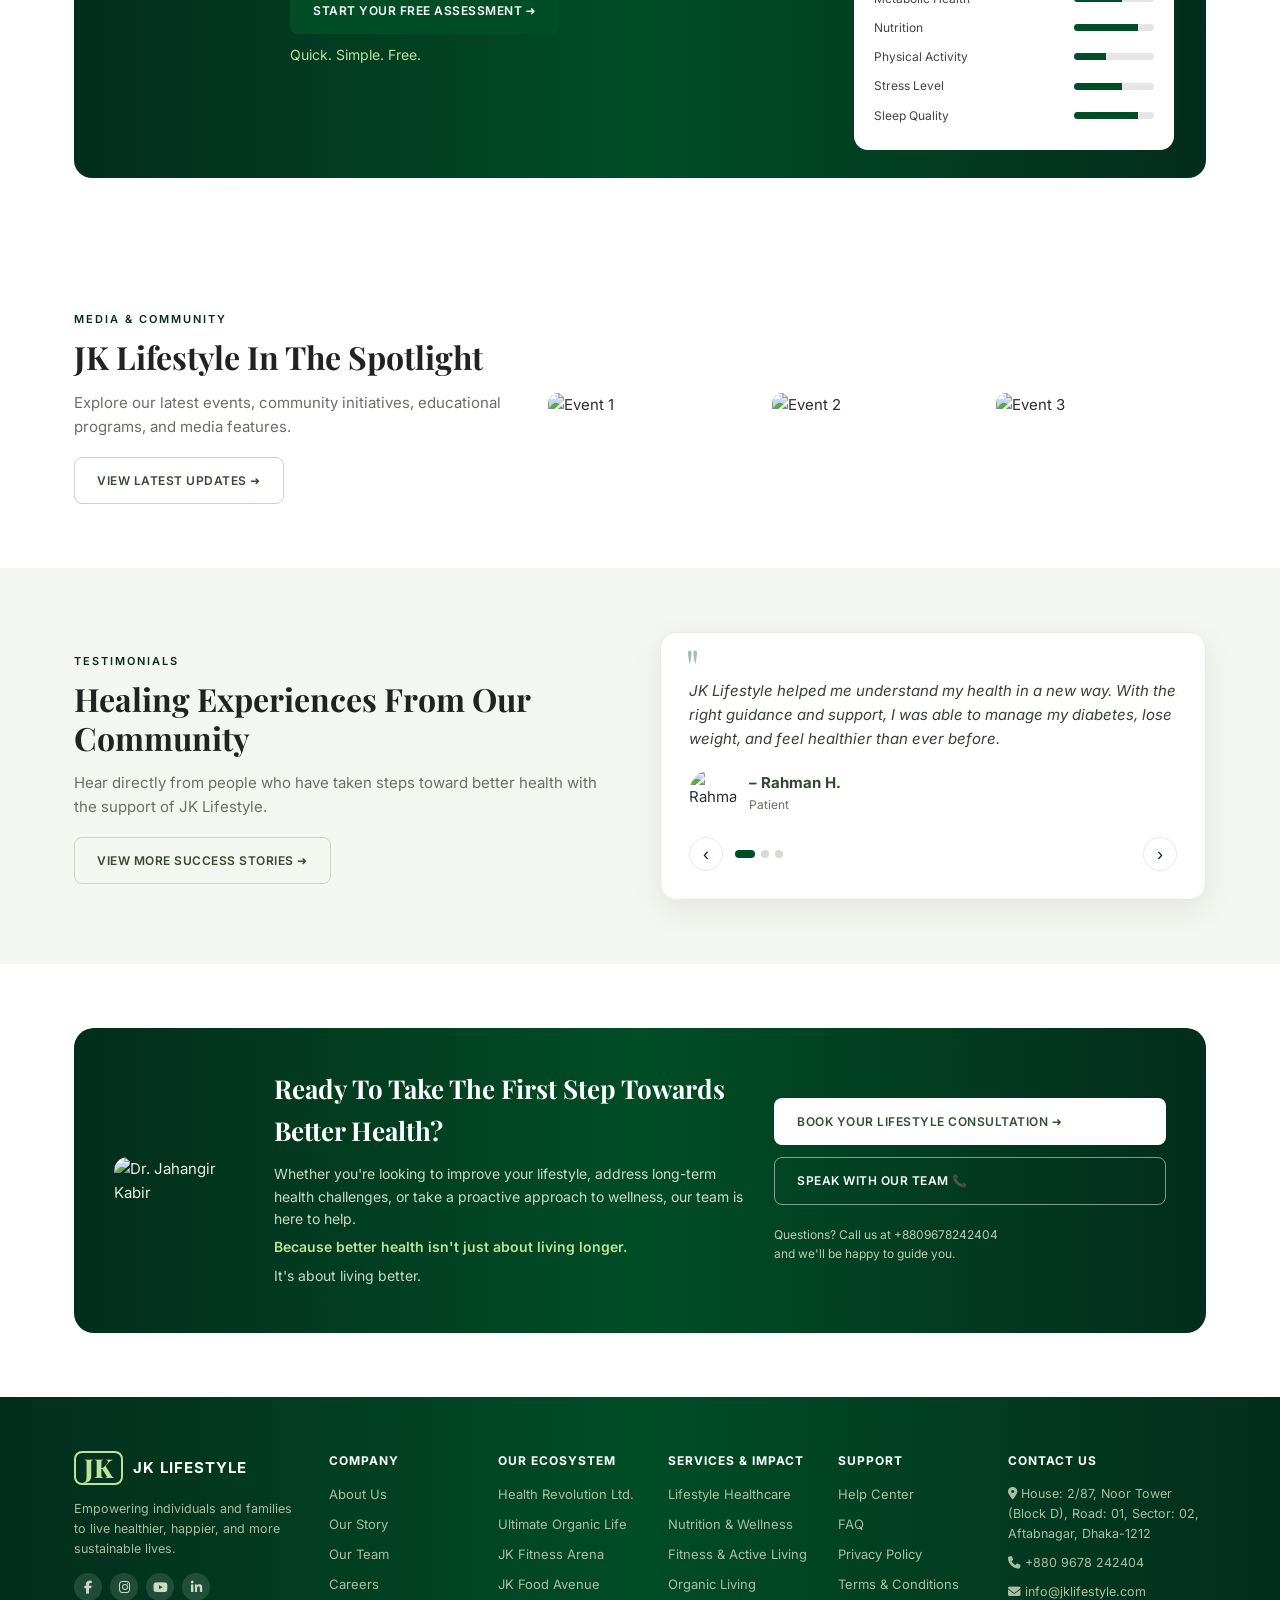
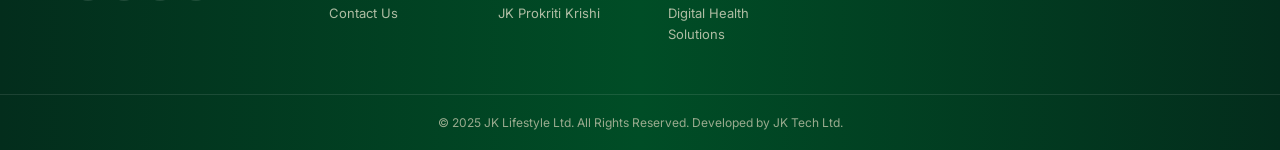
==== commit 8a95b94e: "Remove hero blob shape behind founder (extra green); image carries its own frame" ====
--- a/index.html
+++ b/index.html
@@ -81,7 +81,6 @@
       </div>
     </div>
     <div class="hero__media">
-      <div class="hero__blob"></div>
       <img src="img/Dr. Jahangir Kabir.png" alt="Founder portrait" class="hero__img" />
       <figure class="hero__badge">
         <img src="img/trusticon.svg" alt="" />
--- a/styles.css
+++ b/styles.css
@@ -113,10 +113,6 @@
 .stat strong{display:block;font-size:15px;color:#2f4a2a}
 .stat small{color:var(--muted);font-size:12px}
 .hero__media{position:relative;display:grid;grid-template-columns:minmax(0,1fr);place-items:center}
-.hero__blob{
-  position:absolute;width:min(430px,100%);aspect-ratio:43/52;height:auto;background:var(--dark-green);
-  border-radius:55% 45% 50% 50%/60% 55% 45% 40%;right:0;
-}
 .hero__img{position:relative;border-radius:18px;width:90%}
 .hero__badge{position:absolute;left:0;bottom:34px;display:flex;align-items:center;gap:11px;background:#fff;border:1px solid var(--line);border-radius:14px;padding:10px 14px;box-shadow:var(--shadow);max-width:240px;margin:0}
 .hero__badge img{width:48px;height:48px;border-radius:10px;flex-shrink:0}
